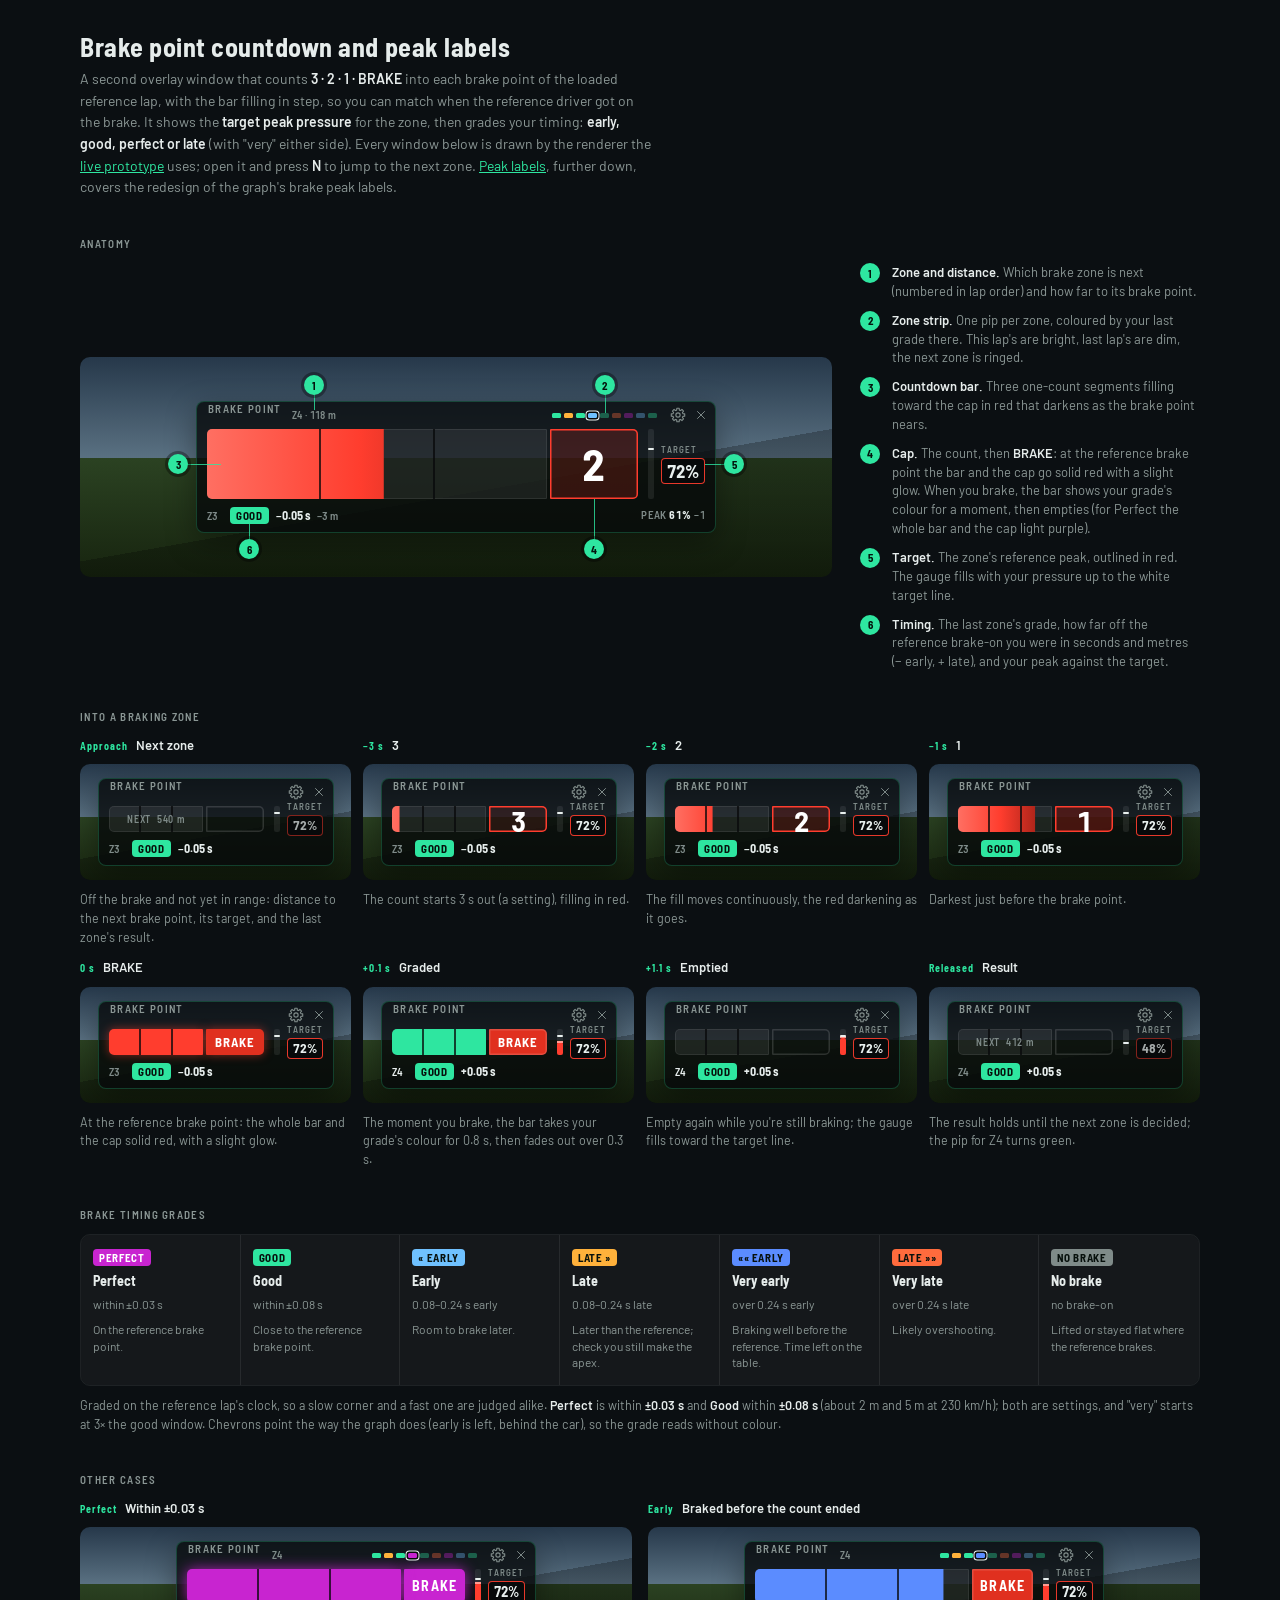
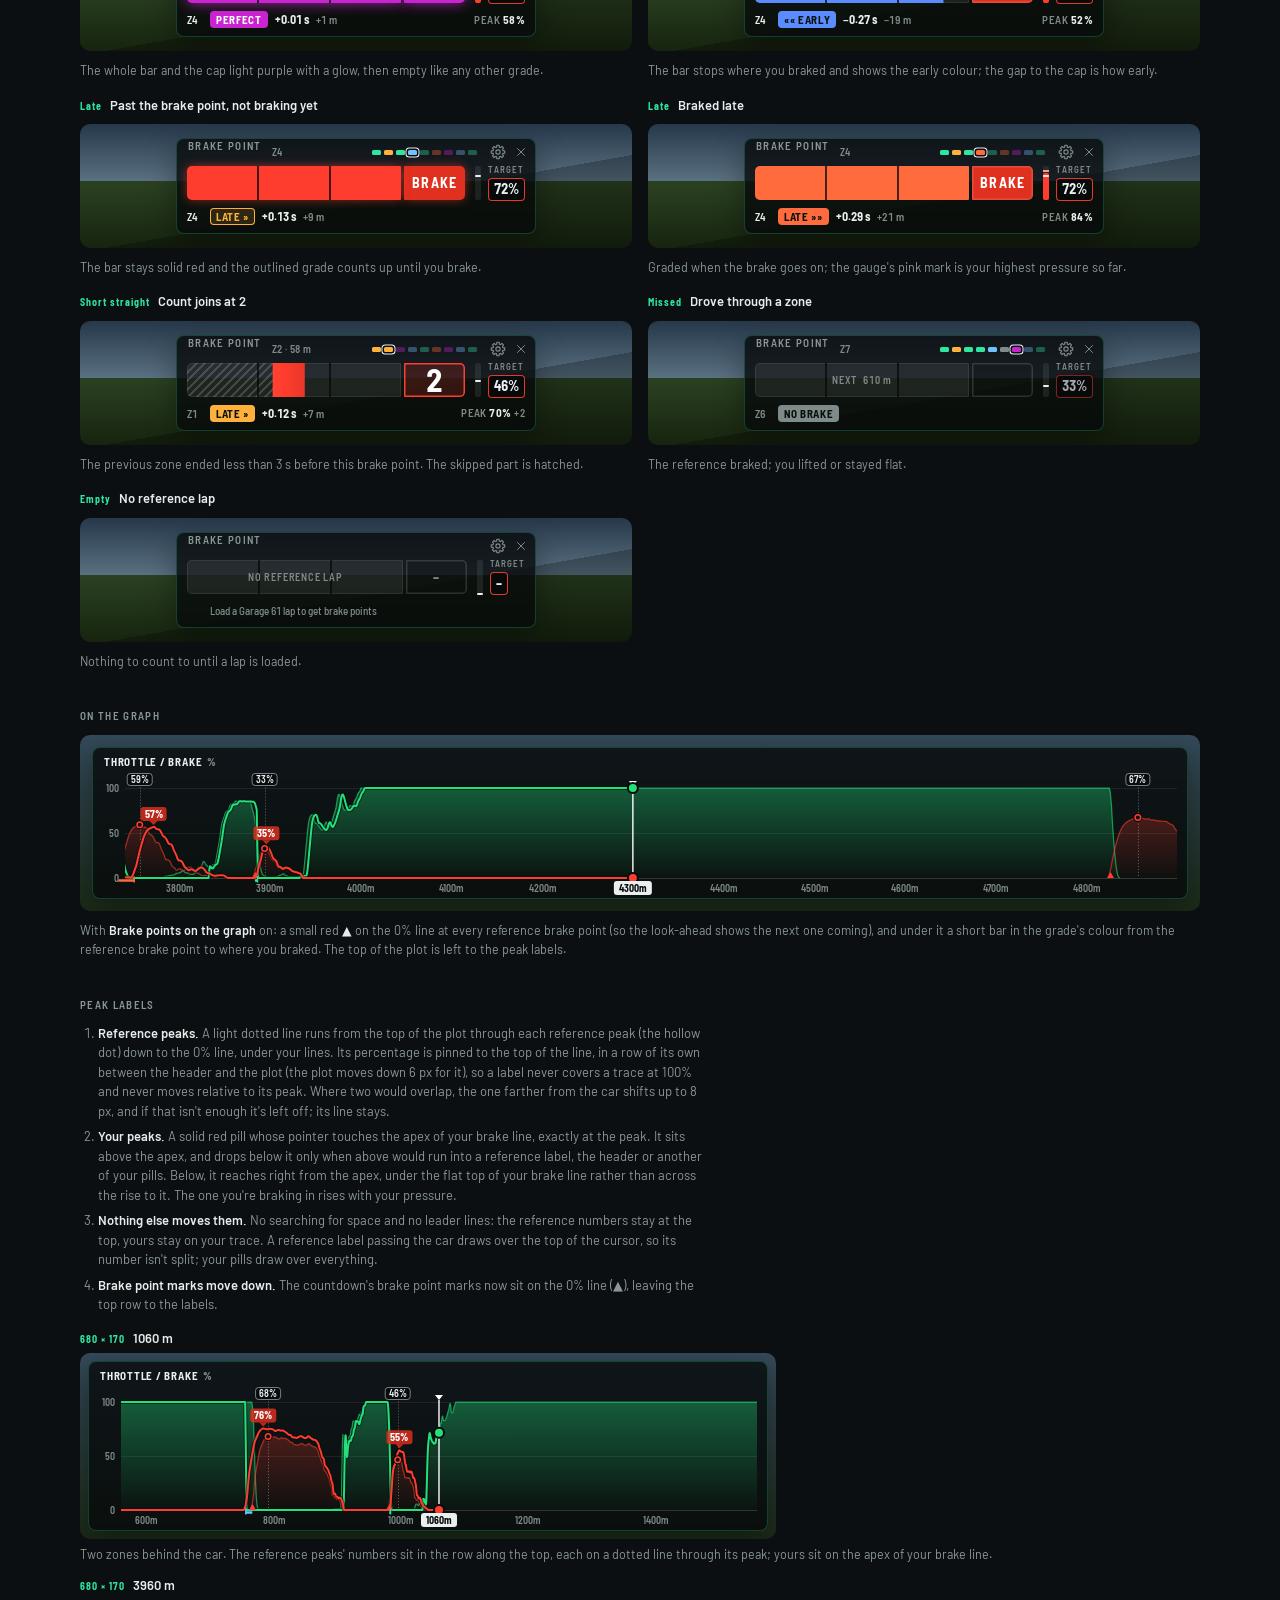
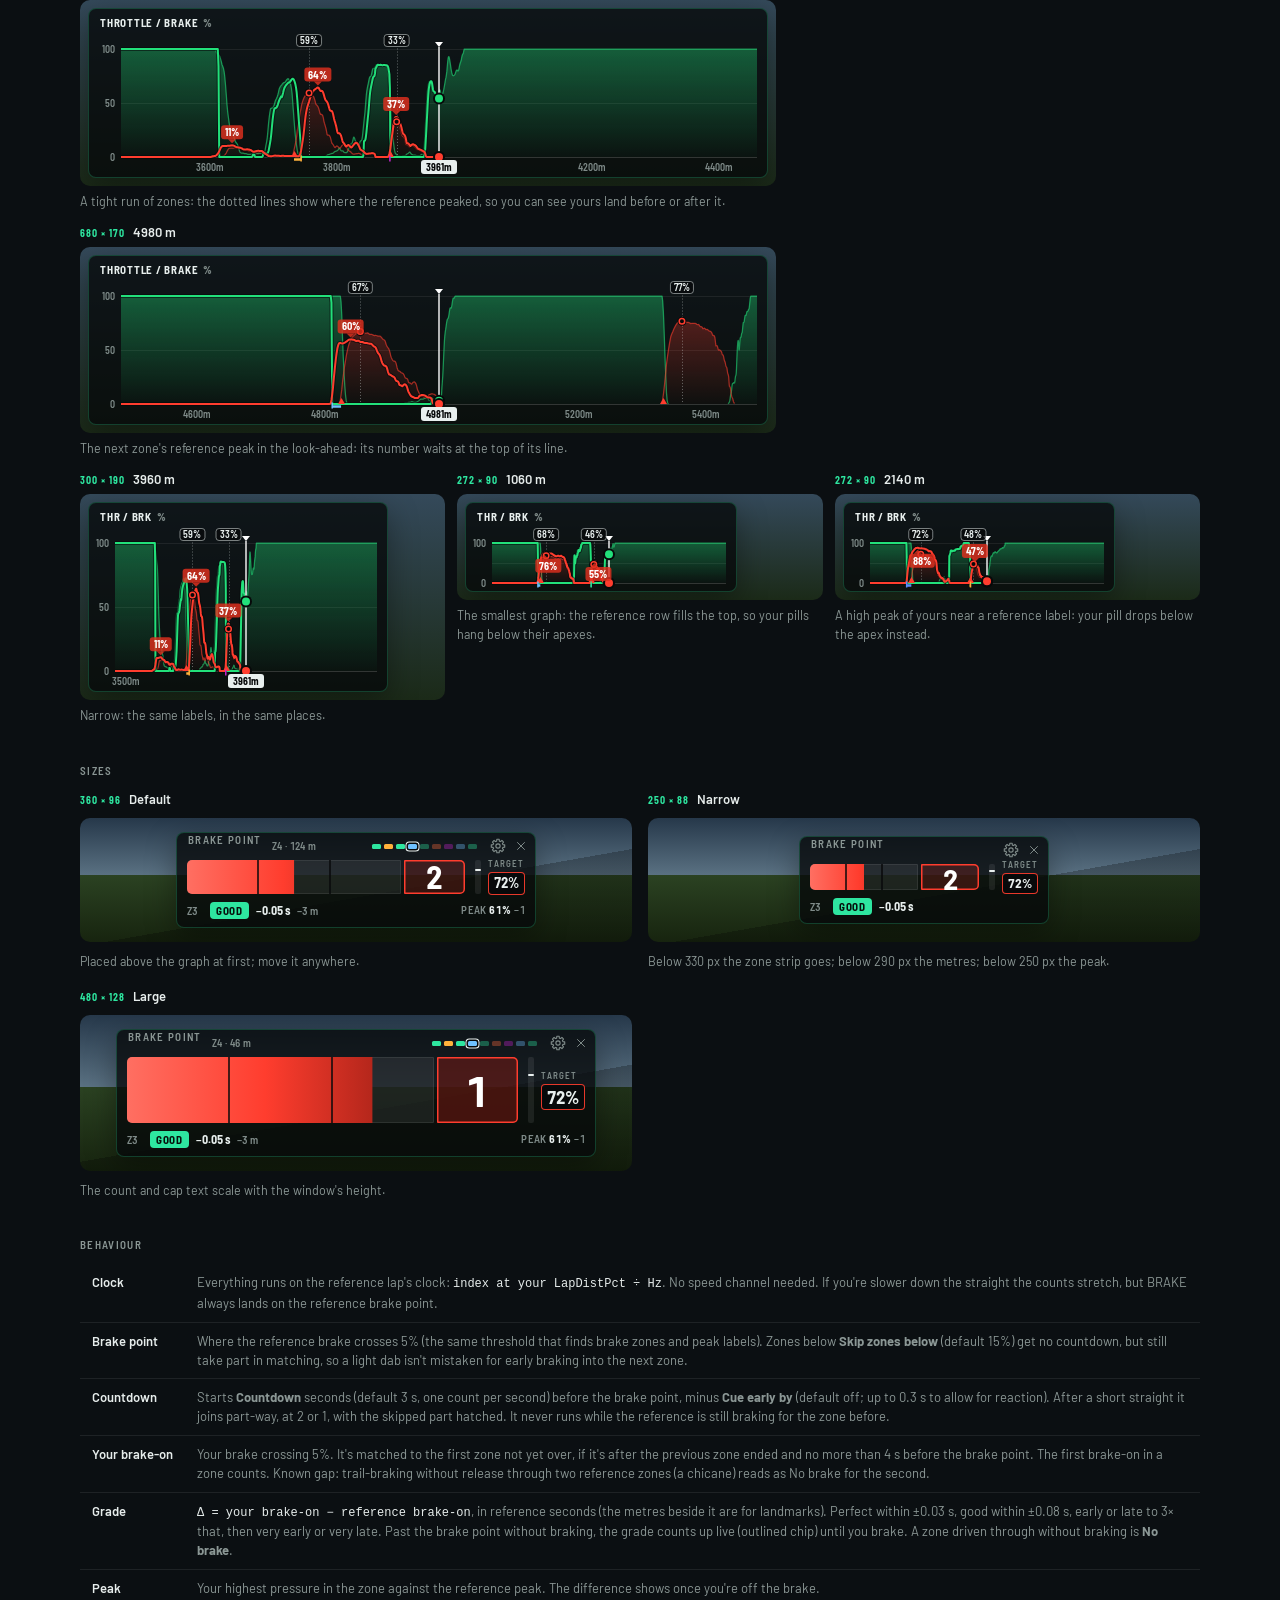
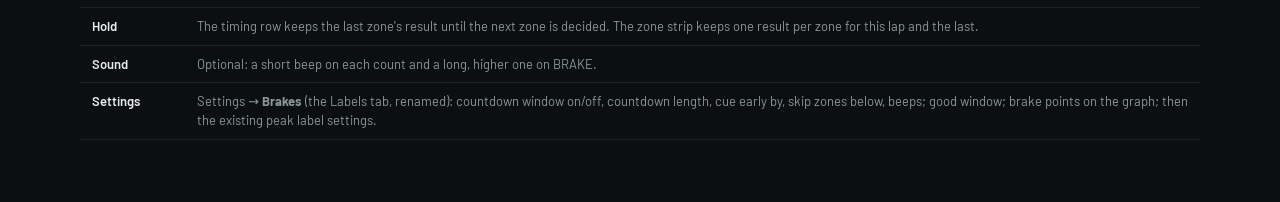
==== prototype/brake-cue.html @ ee86cd65 "Give reference peak labels their own row above the plot With both laps at 100%, the reference label " ====
<!doctype html>
<html lang="en">
<head>
  <meta charset="utf-8">
  <meta name="viewport" content="width=device-width, initial-scale=1">
  <title>Brake Design Board</title>
  <link rel="preconnect" href="https://fonts.googleapis.com">
  <link rel="preconnect" href="https://fonts.gstatic.com" crossorigin>
  <link href="https://fonts.googleapis.com/css2?family=Barlow:wght@400;500;600&family=Barlow+Semi+Condensed:wght@500;600;700&display=swap" rel="stylesheet">
  <link rel="stylesheet" href="src/styles.css">
  <style>
    /* Design board: every state of the brake point window, drawn by the same renderer
       as the live prototype (index.html), fed fixed states. */
    html, body { height: auto; }
    body { overflow: auto; padding: 32px 16px 64px; }
    .board { max-width: 1120px; margin: 0 auto; display: grid; gap: 40px; }
    .board h1 { margin: 0 0 6px; font: 700 26px/1.15 var(--font-hud); letter-spacing: 0.02em; color: var(--ui-text); }
    .board h2 {
      margin: 0 0 14px;
      font: 600 11px/1 var(--font-hud);
      letter-spacing: 0.12em;
      text-transform: uppercase;
      color: var(--ui-muted);
    }
    .lede { margin: 0; max-width: 72ch; color: var(--ui-muted); font-size: 14px; line-height: 1.55; }
    .lede b, .note b { color: var(--ui-text); font-weight: 600; }
    .lede a { color: var(--accent); }

    .grid { display: grid; grid-template-columns: repeat(auto-fill, minmax(372px, 1fr)); gap: 16px; }
    .spec { display: grid; gap: 10px; align-content: start; }
    /* A stand-in for the sim behind the window, so translucency reads as it would in the car. */
    .backdrop {
      display: grid;
      place-items: center;
      min-height: 124px;
      padding: 14px 6px;
      border-radius: 10px;
      overflow: hidden;
      background:
        linear-gradient(170deg, transparent 58%, rgba(0, 0, 0, 0.25) 58%),
        linear-gradient(#26384a 0%, #5a7182 46%, #2b4222 46%, #17240f 100%);
    }
    .backdrop .ito-overlay { position: relative; left: auto; top: auto; }
    .cap-title { display: flex; align-items: baseline; gap: 8px; font-weight: 600; color: var(--ui-text); }
    .cap-title span { font: 700 10px/1 var(--font-hud); letter-spacing: 0.1em; color: var(--accent); }
    .note { margin: 0; color: var(--ui-muted); font-size: 12.5px; line-height: 1.5; }

    /* Anatomy */
    .anatomy { display: grid; grid-template-columns: minmax(0, 1fr) minmax(260px, 340px); gap: 28px; align-items: center; }
    .anatomy .backdrop { min-height: 220px; position: relative; }
    .callouts { margin: 0; padding: 0; list-style: none; display: grid; gap: 10px; counter-reset: c; }
    .callouts li { display: grid; grid-template-columns: 22px 1fr; gap: 10px; color: var(--ui-muted); font-size: 13px; line-height: 1.45; }
    .callouts li b { color: var(--ui-text); font-weight: 600; }
    .dot-n {
      display: grid;
      place-items: center;
      width: 20px;
      height: 20px;
      border-radius: 50%;
      background: var(--accent);
      color: var(--accent-ink);
      font: 700 11px/1 var(--font-hud);
    }
    .pin { position: absolute; z-index: 6; transform: translate(-50%, -50%); box-shadow: 0 0 0 3px rgba(0, 0, 0, 0.35); }

    /* Sequence strip */
    .seq { display: grid; grid-template-columns: repeat(auto-fill, minmax(236px, 1fr)); gap: 12px; }
    .seq .backdrop { min-height: 112px; }

    /* Grade scale */
    .scale { display: grid; grid-template-columns: repeat(7, minmax(0, 1fr)); border-radius: 10px; overflow: hidden; border: 1px solid var(--ui-line); }
    .scale > div { display: grid; gap: 8px; align-content: start; padding: 14px 12px; background: var(--ui-raised); border-right: 1px solid var(--ui-line); }
    .scale > div:last-child { border-right: 0; }
    .scale .cue-chip { justify-self: start; font: 700 11px/1 var(--font-hud); }
    .scale small { color: var(--ui-muted); font-size: 12px; line-height: 1.4; }
    .scale strong { font: 700 14px/1 var(--font-hud); color: var(--ui-text); font-variant-numeric: tabular-nums; }

    .graph-host { position: relative; height: 176px; border-radius: 10px; overflow: hidden; background: linear-gradient(#34495a, #1b2a18); }
    .graph-host .ito-overlay { position: absolute; left: 12px; top: 12px; right: 12px; bottom: 12px; width: auto; height: auto; }

    /* Peak labels */
    .shots { display: grid; grid-template-columns: repeat(auto-fill, minmax(340px, 1fr)); gap: 12px; }
    .shot { display: grid; gap: 6px; align-content: start; }
    .shot .frame { overflow-x: auto; padding: 8px; border-radius: 10px; background: linear-gradient(#34495a, #1b2a18); }
    .shot .ito-overlay { position: relative; left: auto; top: auto; }
    .shots.wide { grid-template-columns: 1fr; }
    .shots.wide .frame { justify-self: start; max-width: 100%; }
    .rules { margin: 0; padding-left: 18px; display: grid; gap: 6px; color: var(--ui-muted); font-size: 13px; line-height: 1.5; max-width: 90ch; }
    .rules b { color: var(--ui-text); font-weight: 600; }

    table.spec-table { width: 100%; border-collapse: collapse; font-size: 13px; }
    .spec-table th, .spec-table td { text-align: left; padding: 9px 12px; border-bottom: 1px solid var(--ui-line); vertical-align: top; }
    .spec-table th { color: var(--ui-muted); font-weight: 600; font-size: 12px; white-space: nowrap; }
    .spec-table td:first-child { color: var(--ui-text); font-weight: 600; white-space: nowrap; }
    .spec-table td { color: var(--ui-muted); line-height: 1.45; }
    .spec-table code { color: var(--ui-text); font-size: 12px; }

    @media (max-width: 820px) {
      .anatomy { grid-template-columns: 1fr; }
      .scale { grid-template-columns: repeat(2, minmax(0, 1fr)); }
      .shots { grid-template-columns: 1fr; }
      .scale > div { border-bottom: 1px solid var(--ui-line); }
      .grid { grid-template-columns: 1fr; }
    }
  </style>
</head>
<body>
  <main class="board">
    <header>
      <h1>Brake point countdown and peak labels</h1>
      <p class="lede">A second overlay window that counts <b>3 · 2 · 1 · BRAKE</b> into each brake point of the loaded
        reference lap, with the bar filling in step, so you can match when the reference driver got on the brake.
        It shows the <b>target peak pressure</b> for the zone, then grades your timing:
        <b>early, good, perfect or late</b> (with "very" either side). Every window below is drawn by the renderer the
        <a href="index.html">live prototype</a> uses; open it and press <b>N</b> to jump to the next zone.
        <a href="#labels">Peak labels</a>, further down, covers the redesign of the graph's brake peak labels.</p>
    </header>

    <section>
      <h2>Anatomy</h2>
      <div class="anatomy">
        <div class="backdrop" id="anatomy"></div>
        <ol class="callouts">
          <li><span class="dot-n">1</span><span><b>Zone and distance.</b> Which brake zone is next (numbered in lap order) and how far to its brake point.</span></li>
          <li><span class="dot-n">2</span><span><b>Zone strip.</b> One pip per zone, coloured by your last grade there. This lap's are bright, last lap's are dim, the next zone is ringed.</span></li>
          <li><span class="dot-n">3</span><span><b>Countdown bar.</b> Three one-count segments filling toward the cap in red that darkens as the brake point nears.</span></li>
          <li><span class="dot-n">4</span><span><b>Cap.</b> The count, then <b>BRAKE</b>: at the reference brake point the bar and the cap go solid red with a slight glow. When you brake, the bar shows your grade's colour for a moment, then empties (for Perfect the whole bar and the cap light purple).</span></li>
          <li><span class="dot-n">5</span><span><b>Target.</b> The zone's reference peak, outlined in red. The gauge fills with your pressure up to the white target line.</span></li>
          <li><span class="dot-n">6</span><span><b>Timing.</b> The last zone's grade, how far off the reference brake-on you were in seconds and metres (− early, + late), and your peak against the target.</span></li>
        </ol>
      </div>
    </section>

    <section>
      <h2>Into a braking zone</h2>
      <div class="seq" id="seq"></div>
    </section>

    <section>
      <h2>Brake timing grades</h2>
      <div class="scale" id="scale"></div>
      <p class="note" style="margin-top: 10px">Graded on the reference lap's clock, so a slow corner and a fast one are judged alike.
        <b>Perfect</b> is within <b>±0.03 s</b> and <b>Good</b> within <b>±0.08 s</b> (about 2 m and 5 m at 230 km/h); both are settings, and "very"
        starts at 3× the good window. Chevrons point the way the graph does
        (early is left, behind the car), so the grade reads without colour.</p>
    </section>

    <section>
      <h2>Other cases</h2>
      <div class="grid" id="cases"></div>
    </section>

    <section>
      <h2>On the graph</h2>
      <div class="graph-host"><section class="ito-overlay is-locked" id="graphOverlay"><canvas class="ito-canvas" id="graph"></canvas></section></div>
      <p class="note" style="margin-top: 10px">With <b>Brake points on the graph</b> on: a small red <b>▲</b> on the 0% line at every reference brake point
        (so the look-ahead shows the next one coming), and under it a short bar in the grade's colour from the
        reference brake point to where you braked. The top of the plot is left to the peak labels.</p>
    </section>

    <section id="labels">
      <h2>Peak labels</h2>
      <ol class="rules">
        <li><b>Reference peaks.</b> A light dotted line runs from the top of the plot through each reference peak (the hollow dot) down to the 0% line, under your lines. Its percentage is pinned to the top of the line, in a row of its own between the header and the plot (the plot moves down 6 px for it), so a label never covers a trace at 100% and never moves relative to its peak. Where two would overlap, the one farther from the car shifts up to 8 px, and if that isn't enough it's left off; its line stays.</li>
        <li><b>Your peaks.</b> A solid red pill whose pointer touches the apex of your brake line, exactly at the peak. It sits above the apex, and drops below it only when above would run into a reference label, the header or another of your pills. Below, it reaches right from the apex, under the flat top of your brake line rather than across the rise to it. The one you're braking in rises with your pressure.</li>
        <li><b>Nothing else moves them.</b> No searching for space and no leader lines: the reference numbers stay at the top, yours stay on your trace. A reference label passing the car draws over the top of the cursor, so its number isn't split; your pills draw over everything.</li>
        <li><b>Brake point marks move down.</b> The countdown's brake point marks now sit on the 0% line (▲), leaving the top row to the labels.</li>
      </ol>
      <div class="shots wide" id="shotsWide" style="margin-top: 14px"></div>
      <div class="shots" id="shots" style="margin-top: 12px"></div>
    </section>

    <section>
      <h2>Sizes</h2>
      <div class="grid" id="sizes"></div>
    </section>

    <section>
      <h2>Behaviour</h2>
      <table class="spec-table">
        <tbody>
          <tr><td>Clock</td><td>Everything runs on the reference lap's clock: <code>index at your LapDistPct ÷ Hz</code>. No speed channel needed. If you're slower down the straight the counts stretch, but BRAKE always lands on the reference brake point.</td></tr>
          <tr><td>Brake point</td><td>Where the reference brake crosses 5% (the same threshold that finds brake zones and peak labels). Zones below <b>Skip zones below</b> (default 15%) get no countdown, but still take part in matching, so a light dab isn't mistaken for early braking into the next zone.</td></tr>
          <tr><td>Countdown</td><td>Starts <b>Countdown</b> seconds (default 3 s, one count per second) before the brake point, minus <b>Cue early by</b> (default off; up to 0.3 s to allow for reaction). After a short straight it joins part-way, at 2 or 1, with the skipped part hatched. It never runs while the reference is still braking for the zone before.</td></tr>
          <tr><td>Your brake-on</td><td>Your brake crossing 5%. It's matched to the first zone not yet over, if it's after the previous zone ended and no more than 4 s before the brake point. The first brake-on in a zone counts. Known gap: trail-braking without release through two reference zones (a chicane) reads as No brake for the second.</td></tr>
          <tr><td>Grade</td><td><code>Δ = your brake-on − reference brake-on</code>, in reference seconds (the metres beside it are for landmarks). Perfect within ±0.03 s, good within ±0.08 s, early or late to 3× that, then very early or very late. Past the brake point without braking, the grade counts up live (outlined chip) until you brake. A zone driven through without braking is <b>No brake</b>.</td></tr>
          <tr><td>Peak</td><td>Your highest pressure in the zone against the reference peak. The difference shows once you're off the brake.</td></tr>
          <tr><td>Hold</td><td>The timing row keeps the last zone's result until the next zone is decided. The zone strip keeps one result per zone for this lap and the last.</td></tr>
          <tr><td>Sound</td><td>Optional: a short beep on each count and a long, higher one on BRAKE.</td></tr>
          <tr><td>Settings</td><td>Settings → <b>Brakes</b> (the Labels tab, renamed): countdown window on/off, countdown length, cue early by, skip zones below, beeps; good window; brake points on the graph; then the existing peak label settings.</td></tr>
        </tbody>
      </table>
    </section>
  </main>

  <script src="data/sample-lap.js"></script>
  <script src="src/lap.js"></script>
  <script src="src/sim.js"></script>
  <script src="src/live-trace.js"></script>
  <script src="src/graph.js"></script>
  <script src="src/brake-cue.js"></script>
  <script src="src/board.js"></script>
</body>
</html>
---- prototype/src/styles.css ----
/* ============ Tokens ============ */
:root {
  color-scheme: dark;

  /* Data — shared with graph.js */
  --throttle: #22e07a;
  --brake: #ff3d2e;

  /* HUD */
  --hud-surface: 7, 9, 10;
  --hud-text: #e8efee;
  --hud-muted: #7f8b89;
  --accent: #2ee6a0;
  --accent-ink: #04150d;

  /* Settings UI */
  --ui-surface: #0e1314;
  --ui-raised: rgba(255, 255, 255, 0.04);
  --ui-line: rgba(255, 255, 255, 0.08);
  --ui-line-strong: rgba(255, 255, 255, 0.16);
  --ui-text: #e6eceb;
  --ui-muted: #8b9795;
  --ok: #37d88f;
  --warn: #f5b43c;
  --danger: #ff7a70;

  --font-hud: "Barlow Semi Condensed", "Segoe UI", system-ui, sans-serif;
  --font-ui: "Barlow", "Segoe UI", system-ui, sans-serif;
}

* { box-sizing: border-box; }
[hidden] { display: none !important; }
html, body { margin: 0; height: 100%; }
body {
  background: #0b0f12;
  color: var(--ui-text);
  font: 400 13px/1.4 var(--font-ui);
  overflow: hidden;
}
button { font: inherit; color: inherit; }
svg { fill: none; stroke: currentColor; stroke-width: 1.8; stroke-linecap: round; stroke-linejoin: round; }

/* ============ Stage (prototype backdrop) ============ */
.stage { position: fixed; inset: 0; }
.stage svg { width: 100%; height: 100%; display: block; stroke: none; }

/* ============ Overlay ============ */
.ito-overlay {
  --bg-alpha: 0.8;
  position: fixed;
  left: 0;
  top: 0;
  width: 680px;
  height: 170px;
  container-type: size;
  background: rgba(var(--hud-surface), var(--bg-alpha));
  border: 1px solid rgba(46, 224, 150, calc(0.08 + 0.2 * var(--bg-alpha)));
  border-radius: 8px;
  box-shadow: 0 10px 30px rgba(0, 0, 0, calc(0.45 * var(--bg-alpha)));
  user-select: none;
  -webkit-user-select: none;
  touch-action: none;
}
.ito-overlay:not(.is-locked):hover,
.ito-overlay.is-moving,
.ito-overlay.is-resizing {
  outline: 1px solid rgba(46, 230, 160, 0.55);
  outline-offset: 0;
}

.ito-canvas { position: absolute; left: 0; top: 0; display: block; }

.ito-header {
  position: absolute;
  inset: 0 0 auto 0;
  height: 26px;
  display: flex;
  align-items: center;
  gap: 14px;
  padding: 0 3px 0 11px;
  z-index: 2;
}
/* Gear and close, at the header's right end. */
.ito-tools { display: flex; gap: 1px; margin-left: auto; }
.ito-tools .ito-gear { margin-left: 0; }
.ito-overlay:not(.is-locked) .ito-header { cursor: grab; }
.ito-overlay.is-moving .ito-header { cursor: grabbing; }

.ito-grip {
  position: absolute;
  left: 3px;
  top: 8px;
  width: 5px;
  height: 11px;
  background: radial-gradient(circle, var(--hud-muted) 0.9px, transparent 1.2px) 0 0 / 4px 4px;
  opacity: 0;
  transition: opacity 0.15s;
}
.ito-overlay:not(.is-locked):hover .ito-grip { opacity: 1; }

.ito-title {
  margin: 0;
  font: 700 11px/1 var(--font-hud);
  letter-spacing: 0.07em;
  text-transform: uppercase;
  color: var(--hud-text);
  white-space: nowrap;
}
.ito-title .unit { color: var(--hud-muted); margin-left: 5px; }
.ito-title .short { display: none; }

.ito-legend {
  display: flex;
  gap: 12px;
  font: 600 10px/1 var(--font-hud);
  letter-spacing: 0.06em;
  text-transform: uppercase;
  color: var(--hud-muted);
  white-space: nowrap;
}
.lg { display: inline-flex; align-items: center; gap: 5px; }
.lg b { color: var(--hud-text); font-weight: 700; font-variant-numeric: tabular-nums; }
.lg-keys { display: inline-flex; align-items: flex-end; gap: 2px; }
.lg-line { width: 10px; height: 2px; border-radius: 1px; background: var(--c); }
.lg-fill { width: 7px; height: 9px; border-radius: 2px 2px 0 0; background: linear-gradient(var(--c), transparent); opacity: 0.75; }

@container (max-width: 540px) { .ito-legend { display: none; } }
@container (max-width: 330px) {
  .ito-title .full { display: none; }
  .ito-title .short { display: inline; }
}

.ito-gear {
  margin-left: auto;
  width: 22px;
  height: 22px;
  display: grid;
  place-items: center;
  padding: 0;
  border: 0;
  border-radius: 6px;
  background: transparent;
  color: var(--hud-muted);
  cursor: pointer;
  transition: color 0.15s, background-color 0.15s;
}
.ito-gear svg { stroke-width: 1.7; transition: transform 0.3s ease; }
.ito-gear:hover { color: var(--hud-text); background: rgba(255, 255, 255, 0.08); }
.ito-gear:focus-visible { outline: 2px solid var(--accent); outline-offset: 1px; }
.ito-gear[aria-expanded="true"] { color: var(--accent); background: rgba(46, 230, 160, 0.12); }
.ito-gear[aria-expanded="true"] svg { transform: rotate(67.5deg); }

/* Resize anchors: generous hit areas, small visible handles. */
.ito-anchor { position: absolute; z-index: 4; opacity: 0; transition: opacity 0.12s; }
.ito-anchor::after {
  content: "";
  position: absolute;
  background: #0b1110;
  border: 1.5px solid var(--accent);
  border-radius: 2px;
  box-shadow: 0 0 0 2px rgba(0, 0, 0, 0.35);
  transition: background-color 0.12s;
}
.ito-anchor:hover::after, .ito-anchor.is-active::after { background: var(--accent); }
.ito-overlay:not(.is-locked):hover .ito-anchor,
.ito-overlay.is-resizing .ito-anchor { opacity: 1; }
.ito-overlay.is-locked .ito-anchor { display: none; }

.ito-anchor[data-dir="nw"], .ito-anchor[data-dir="ne"],
.ito-anchor[data-dir="sw"], .ito-anchor[data-dir="se"] { width: 18px; height: 18px; }
.ito-anchor[data-dir="nw"]::after, .ito-anchor[data-dir="ne"]::after,
.ito-anchor[data-dir="sw"]::after, .ito-anchor[data-dir="se"]::after { left: 4.5px; top: 4.5px; width: 9px; height: 9px; }
.ito-anchor[data-dir="nw"] { left: -9px; top: -9px; cursor: nwse-resize; }
.ito-anchor[data-dir="ne"] { right: -9px; top: -9px; width: 12px; height: 12px; cursor: nesw-resize; }
.ito-anchor[data-dir="ne"]::after { left: 1.5px; top: 1.5px; }
.ito-anchor[data-dir="sw"] { left: -9px; bottom: -9px; cursor: nesw-resize; }
.ito-anchor[data-dir="se"] { right: -9px; bottom: -9px; cursor: nwse-resize; }

.ito-anchor[data-dir="n"], .ito-anchor[data-dir="s"] { left: 9px; right: 9px; height: 10px; cursor: ns-resize; }
.ito-anchor[data-dir="n"] { top: -5px; height: 7px; }
.ito-anchor[data-dir="s"] { bottom: -5px; }
.ito-anchor[data-dir="n"]::after, .ito-anchor[data-dir="s"]::after { left: 50%; top: 2px; width: 22px; height: 6px; margin-left: -11px; border-radius: 3px; }

.ito-anchor[data-dir="e"], .ito-anchor[data-dir="w"] { top: 9px; bottom: 9px; width: 10px; cursor: ew-resize; }
.ito-anchor[data-dir="e"] { right: -5px; }
.ito-anchor[data-dir="w"] { left: -5px; }
.ito-anchor[data-dir="e"]::after, .ito-anchor[data-dir="w"]::after { top: 50%; left: 2px; width: 6px; height: 22px; margin-top: -11px; border-radius: 3px; }

.ito-size {
  position: absolute;
  left: 50%;
  top: 50%;
  transform: translate(-50%, -50%);
  z-index: 3;
  padding: 5px 8px;
  border-radius: 5px;
  background: var(--accent);
  color: var(--accent-ink);
  font: 700 12px/1 var(--font-hud);
  letter-spacing: 0.04em;
  font-variant-numeric: tabular-nums;
  pointer-events: none;
  opacity: 0;
  transition: opacity 0.12s;
}
.ito-overlay.is-resizing .ito-size { opacity: 1; }

.ito-drop {
  position: absolute;
  inset: 5px;
  z-index: 5;
  display: flex;
  align-items: center;
  justify-content: center;
  gap: 8px;
  border: 1.5px dashed var(--accent);
  border-radius: 6px;
  background: rgba(var(--hud-surface), 0.9);
  color: var(--hud-text);
  font: 700 12px/1 var(--font-hud);
  letter-spacing: 0.07em;
  text-transform: uppercase;
  pointer-events: none;
  opacity: 0;
  transition: opacity 0.12s;
}
.ito-drop svg { color: var(--accent); }
.ito-overlay.is-dragover .ito-drop { opacity: 1; }

/* ============ Brake point countdown ============ */
/* A second overlay window: 3-2-1-BRAKE into each reference brake point, the zone's
   target peak, and how your brake timing compared. Grade colours are "r, g, b" so
   chips and pips can tint them. */
.ito-cue {
  --brake-ink: #e0301f; /* solid red behind white text (4.5:1) */
  /* The count builds in red, darker the nearer the brake point. */
  --count-light: #ff6f62;
  --count-deep: #8a1a11;
  --perfect: 200, 36, 208; /* "fastest lap" purple */
  width: 360px;
  height: 96px;
}
.cue-head { gap: 10px; padding-right: 3px; }
.cue-next {
  font: 600 10.5px/1 var(--font-hud);
  letter-spacing: 0.04em;
  color: var(--hud-muted);
  font-variant-numeric: tabular-nums;
  white-space: nowrap;
}
.cue-pips { display: flex; align-items: center; gap: 3px; margin-left: auto; }
.cue-pip {
  width: 9px;
  height: 5px;
  border-radius: 1.5px;
  background: rgba(255, 255, 255, 0.14);
}
.cue-pip.is-graded { background: rgb(var(--g)); }
.cue-pip.is-stale { opacity: 0.35; }
.cue-pip.is-current { opacity: 1; box-shadow: 0 0 0 1.5px rgba(var(--hud-surface), 1), 0 0 0 2.5px var(--hud-text); }
.cue-tools { display: flex; gap: 1px; }
.cue-tools .ito-gear { margin-left: 0; }
.cue-head .ito-title { flex: none; }

.cue-body {
  --fill: 0;
  --join: 0;
  --live: 0;
  --target: 0;
  --peak: -1;
  position: absolute;
  inset: 27px 10px 8px;
  display: grid;
  grid-template-rows: minmax(0, 1fr) auto;
  gap: 7px;
}
.cue-main { display: flex; gap: 3px; min-height: 0; }

/* Bar: three one-count segments, filling toward the cap. */
.cue-track {
  position: relative;
  flex: 1;
  min-width: 0;
  overflow: hidden;
  border-radius: 5px 1px 1px 5px;
  background: rgba(255, 255, 255, 0.07);
  box-shadow: inset 0 0 0 1px rgba(255, 255, 255, 0.08);
}
.cue-fill, .cue-join { position: absolute; top: 0; bottom: 0; }
/* Spans the whole track and is clipped to the filled part, so the red darkens as it
   builds toward the brake point. */
.cue-fill {
  left: 0;
  right: 0;
  background: linear-gradient(90deg, var(--count-light), var(--brake) 45%, var(--count-deep));
  clip-path: inset(0 calc((1 - var(--fill)) * 100%) 0 calc(var(--join) * 100%));
}
/* The part a short straight skipped. */
.cue-join {
  left: 0;
  width: calc(var(--join) * 100%);
  background: repeating-linear-gradient(135deg, rgba(255, 255, 255, 0.16) 0 2px, transparent 2px 6px);
}
.cue-tick { position: absolute; top: 0; bottom: 0; width: 2px; margin-left: -1px; background: rgba(var(--hud-surface), 0.75); }
.cue-msg {
  position: absolute;
  inset: 0;
  display: grid;
  place-items: center;
  font: 600 clamp(10px, 11cqh, 13px)/1 var(--font-hud);
  letter-spacing: 0.08em;
  white-space: pre;
  color: var(--hud-muted);
  font-variant-numeric: tabular-nums;
}
.cue-msg:empty { display: none; }

/* Cap: the count (3, 2, 1), then BRAKE. */
.cue-cap {
  flex: none;
  width: clamp(58px, 17cqw, 110px);
  display: grid;
  place-items: center;
  border-radius: 1px 5px 5px 1px;
  box-shadow: inset 0 0 0 1.5px rgba(255, 255, 255, 0.14);
  color: rgba(232, 239, 238, 0.4);
  font: 700 clamp(12px, 15cqh, 20px)/1 var(--font-hud);
  letter-spacing: 0.08em;
  text-transform: uppercase;
}
.cue-cap span { display: block; }

/* The cap: red outline, its tint deepening with each count. */
.cue-body[data-mode="countdown"] .cue-cap {
  color: #fff;
  box-shadow: inset 0 0 0 1.5px var(--brake);
  background: rgba(255, 61, 46, 0.1);
}
.cue-body[data-beat="2"] .cue-cap { background: rgba(200, 40, 28, 0.22); }
.cue-body[data-beat="1"] .cue-cap { background: rgba(138, 26, 17, 0.45); }
.cue-body[data-mode="countdown"] .cue-cap span { font-size: clamp(22px, 34cqh, 44px); letter-spacing: 0; font-variant-numeric: tabular-nums; }
/* Each count pops in; alternating names restart the animation on every change. */
.cue-body[data-beat="3"] .cue-cap span, .cue-body[data-beat="1"] .cue-cap span { animation: cue-pop-a 0.22s ease-out; }
.cue-body[data-beat="2"] .cue-cap span { animation: cue-pop-b 0.22s ease-out; }
@keyframes cue-pop-a { from { transform: scale(1.35); opacity: 0.4; } }
@keyframes cue-pop-b { from { transform: scale(1.35); opacity: 0.4; } }

/* At the brake point: the whole bar and the cap solid red, with a slight glow. */
.cue-body[data-mode="brake"] .cue-fill { background: var(--brake); }
.cue-body[data-mode="brake"] .cue-cap { color: #fff; background: var(--brake-ink); box-shadow: none; }
.cue-body[data-mode="brake"] .cue-track,
.cue-body[data-mode="brake"] .cue-cap { box-shadow: 0 0 10px rgba(255, 61, 46, 0.5); }

/* On the brake: the bar turns your timing grade's colour for a moment (--flash-a runs 1
   to 0), then empties. Braked early, it stops short of the cap by how early. */
.cue-body[data-flash] .cue-fill { background: rgb(var(--flash)); opacity: var(--flash-a); }
.cue-body[data-flash] .cue-cap {
  color: rgba(255, 255, 255, calc(0.4 + 0.6 * var(--flash-a)));
  background: rgba(224, 48, 31, var(--flash-a));
}
/* Perfect: the whole bar and the cap light purple, with a glow. */
.cue-body[data-flash="perfect"] .cue-fill { clip-path: none; background: rgb(var(--perfect)); }
.cue-body[data-flash="perfect"] .cue-join { opacity: 0; }
.cue-body[data-flash="perfect"] .cue-cap {
  color: rgba(255, 255, 255, calc(0.4 + 0.6 * var(--flash-a)));
  background: rgba(var(--perfect), var(--flash-a));
}
.cue-body[data-flash="perfect"] .cue-track,
.cue-body[data-flash="perfect"] .cue-cap { box-shadow: 0 0 14px rgba(var(--perfect), calc(0.8 * var(--flash-a))); }
/* After it, the bar stays empty while you're still braking; the gauge has your pressure. */
.cue-body[data-mode="braking"]:not([data-flash]) .cue-fill { opacity: 0; }
.cue-body[data-mode="noref"] .cue-cap,
.cue-body[data-mode="nozones"] .cue-cap { color: var(--hud-muted); }

/* Target: the zone's reference peak, with your pressure filling up to it. */
.cue-target { flex: none; display: flex; align-items: stretch; gap: 7px; margin-left: 7px; }
.cue-gauge { position: relative; width: 6px; border-radius: 2px; background: rgba(255, 255, 255, 0.08); }
.cue-gauge i { position: absolute; left: 0; right: 0; }
.cue-gauge-fill { bottom: 0; height: calc(var(--live) * 100%); border-radius: 2px; background: var(--brake); }
.cue-gauge-peak { bottom: calc(var(--peak) * 100%); height: 2px; margin-bottom: -1px; background: #ff9b91; }
.cue-gauge-target { left: -3px; right: -3px; bottom: calc(var(--target) * 100%); height: 2px; margin-bottom: -1px; border-radius: 1px; background: var(--hud-text); }
.cue-body:not([data-mode="braking"]) .cue-gauge-peak { display: none; }
.cue-target-text { display: grid; align-content: center; justify-items: start; gap: 4px; }
.cue-target-text small {
  font: 600 9px/1 var(--font-hud);
  letter-spacing: 0.1em;
  text-transform: uppercase;
  color: var(--hud-muted);
}
/* Outlined red, like the graph's reference peak labels. */
.cue-target-text b {
  padding: 3px 5px;
  border: 1px solid rgba(255, 61, 46, 0.9);
  border-radius: 4px;
  background: rgba(var(--hud-surface), 0.9);
  color: var(--hud-text);
  font: 700 clamp(12px, 15cqh, 18px)/1 var(--font-hud);
  font-variant-numeric: tabular-nums;
}
.cue-body[data-mode="idle"] .cue-target-text b { border-color: rgba(255, 61, 46, 0.5); color: rgba(232, 239, 238, 0.7); }

/* Timing row: zone, grade, offset from the reference brake point, peak vs target. */
.cue-verdict {
  display: flex;
  align-items: center;
  gap: 7px;
  height: 18px;
  overflow: hidden;
  white-space: nowrap;
  font: 600 11px/1 var(--font-hud);
  color: var(--hud-muted);
  font-variant-numeric: tabular-nums;
}
.cue-verdict.is-empty { font-weight: 500; }
.cue-vzone { min-width: 16px; letter-spacing: 0.04em; }
.cue-verdict.is-current .cue-vzone { color: var(--hud-text); }
.cue-chip {
  padding: 3px 6px 3px;
  border-radius: 4px;
  background: rgb(var(--g));
  color: #07100c;
  font-weight: 700;
  letter-spacing: 0.06em;
  text-transform: uppercase;
}
/* Past the brake point and not braking yet: counts up until you do. */
.cue-chip.is-pending { background: rgba(var(--g), 0.14); color: rgb(var(--g)); box-shadow: inset 0 0 0 1px rgb(var(--g)); }
.cue-vtime { color: var(--hud-text); font-weight: 700; font-size: 12px; }
.cue-verdict.is-empty .cue-vtime { color: var(--hud-muted); font-weight: 500; font-size: 11px; }
.cue-vpeak { margin-left: auto; letter-spacing: 0.04em; text-transform: uppercase; }
.cue-vpeak b { color: var(--hud-text); font-weight: 700; }
.cue-vpeak small { font-size: 10.5px; }

@container (max-width: 330px) { .cue-pips { display: none; } .cue-tools { margin-left: auto; } }
@container (max-width: 290px) { .cue-vdist, .cue-next { display: none; } }
@container (max-width: 250px) { .cue-vpeak { display: none; } }

/* ============ Settings popover ============ */
.ito-settings {
  position: fixed;
  z-index: 50;
  width: 304px;
  max-height: calc(100vh - 16px);
  overflow-y: auto;
  overscroll-behavior: contain;
  scrollbar-width: thin;
  scrollbar-color: rgba(255, 255, 255, 0.18) transparent;
  background: var(--ui-surface);
  border: 1px solid var(--ui-line);
  border-radius: 12px;
  box-shadow: 0 18px 50px rgba(0, 0, 0, 0.55), 0 0 0 1px rgba(0, 0, 0, 0.5);
  animation: pop-in 0.14s ease-out;
}
.ito-settings[hidden] { display: none; }
@keyframes pop-in {
  from { opacity: 0; transform: translateY(var(--pop-from, -4px)) scale(0.985); }
}

.set-head {
  display: flex;
  align-items: center;
  justify-content: space-between;
  padding: 10px 8px 4px 14px;
  font: 600 10.5px/1 var(--font-hud);
  letter-spacing: 0.1em;
  text-transform: uppercase;
  color: var(--ui-muted);
}

.icon-btn {
  width: 26px;
  height: 26px;
  display: grid;
  place-items: center;
  padding: 0;
  border: 0;
  border-radius: 6px;
  background: transparent;
  color: var(--ui-muted);
  cursor: pointer;
}
.icon-btn:hover { background: rgba(255, 255, 255, 0.07); color: var(--ui-text); }
.icon-btn:focus-visible { outline: 2px solid var(--accent); outline-offset: 1px; }

.set-tabs {
  display: flex;
  gap: 2px;
  padding: 0 8px;
  border-bottom: 1px solid var(--ui-line);
}
.set-tabs button {
  position: relative;
  padding: 8px 8px 10px;
  border: 0;
  background: none;
  color: var(--ui-muted);
  font-weight: 600;
  font-size: 13px;
  cursor: pointer;
}
.set-tabs button:hover { color: var(--ui-text); }
.set-tabs button[aria-selected="true"] { color: var(--ui-text); }
.set-tabs button[aria-selected="true"]::after {
  content: "";
  position: absolute;
  left: 8px;
  right: 8px;
  bottom: -1px;
  height: 2px;
  border-radius: 2px 2px 0 0;
  background: var(--accent);
}
.set-tabs button:focus-visible { outline: 2px solid var(--accent); outline-offset: -2px; border-radius: 6px; }

.set-panel { display: grid; gap: 13px; padding: 13px 14px 14px; }
.set-panel[hidden] { display: none; }

.set-section {
  margin-bottom: -6px;
  font: 600 10.5px/1 var(--font-hud);
  letter-spacing: 0.1em;
  text-transform: uppercase;
  color: var(--ui-muted);
}
.set-divider { margin: 0 -14px; border: 0; border-top: 1px solid var(--ui-line); }

.set-row { display: grid; gap: 6px; }
.set-row[hidden] { display: none; }
.row-head { display: flex; justify-content: space-between; align-items: baseline; gap: 8px; font-weight: 500; }
.row-head small, .set-toggle small { color: var(--ui-muted); font-weight: 400; font-size: 12px; }
.set-toggle small { display: block; margin-top: 1px; }
.row-head output { font: 600 13px/1 var(--font-hud); font-variant-numeric: tabular-nums; color: var(--ui-text); }
.set-hint { margin: 0; color: var(--ui-muted); font-size: 12px; line-height: 1.4; }
.is-disabled { opacity: 0.4; pointer-events: none; }

/* Range */
input[type="range"] {
  --fill: 50%;
  -webkit-appearance: none;
  appearance: none;
  width: 100%;
  height: 16px;
  margin: 0;
  background: transparent;
  cursor: pointer;
}
input[type="range"]::-webkit-slider-runnable-track {
  height: 4px;
  border-radius: 2px;
  background: linear-gradient(to right, var(--accent) var(--fill), rgba(255, 255, 255, 0.12) var(--fill));
}
input[type="range"]::-moz-range-track { height: 4px; border-radius: 2px; background: rgba(255, 255, 255, 0.12); }
input[type="range"]::-moz-range-progress { height: 4px; border-radius: 2px; background: var(--accent); }
input[type="range"]::-webkit-slider-thumb {
  -webkit-appearance: none;
  width: 14px;
  height: 14px;
  margin-top: -5px;
  border: 0;
  border-radius: 50%;
  background: #f2f7f5;
  box-shadow: 0 1px 3px rgba(0, 0, 0, 0.5);
  transition: box-shadow 0.12s;
}
input[type="range"]::-moz-range-thumb { width: 14px; height: 14px; border: 0; border-radius: 50%; background: #f2f7f5; }
input[type="range"]:hover::-webkit-slider-thumb { box-shadow: 0 0 0 4px rgba(46, 230, 160, 0.18), 0 1px 3px rgba(0, 0, 0, 0.5); }
input[type="range"]:focus-visible { outline: none; }
input[type="range"]:focus-visible::-webkit-slider-thumb { box-shadow: 0 0 0 4px rgba(46, 230, 160, 0.4); }

/* Segmented control */
.seg {
  display: grid;
  grid-auto-flow: column;
  grid-auto-columns: 1fr;
  padding: 2px;
  border: 1px solid var(--ui-line);
  border-radius: 8px;
  background: rgba(255, 255, 255, 0.03);
}
.seg button {
  padding: 5px 8px;
  border: 0;
  border-radius: 6px;
  background: none;
  color: var(--ui-muted);
  font-weight: 600;
  font-size: 12.5px;
  cursor: pointer;
  white-space: nowrap;
}
.seg button:hover { color: var(--ui-text); }
.seg button[aria-pressed="true"] { background: rgba(46, 230, 160, 0.14); color: #c9f7e4; }
.seg button:focus-visible { outline: 2px solid var(--accent); outline-offset: -2px; }

/* Switch */
.set-toggle { display: flex; align-items: center; justify-content: space-between; gap: 12px; font-weight: 500; cursor: pointer; }
.switch {
  -webkit-appearance: none;
  appearance: none;
  flex: none;
  position: relative;
  width: 32px;
  height: 18px;
  margin: 0;
  border-radius: 9px;
  background: rgba(255, 255, 255, 0.14);
  cursor: pointer;
  transition: background-color 0.15s;
}
.switch::before {
  content: "";
  position: absolute;
  left: 2px;
  top: 2px;
  width: 14px;
  height: 14px;
  border-radius: 50%;
  background: #f2f7f5;
  transition: transform 0.15s;
}
.switch:checked { background: var(--accent); }
.switch:checked::before { transform: translateX(14px); }
.switch:focus-visible { outline: 2px solid var(--accent); outline-offset: 2px; }

/* Buttons */
.btn {
  height: 30px;
  padding: 0 12px;
  border: 1px solid var(--ui-line-strong);
  border-radius: 7px;
  background: var(--ui-raised);
  font-weight: 600;
  font-size: 12.5px;
  cursor: pointer;
}
.btn:hover { background: rgba(255, 255, 255, 0.08); }
.btn:focus-visible { outline: 2px solid var(--accent); outline-offset: 1px; }
.btn-quiet { border-color: transparent; background: none; color: var(--ui-muted); }
.btn-quiet:hover { color: var(--ui-text); }
.link-btn { padding: 0; border: 0; background: none; color: var(--ui-muted); font-size: 12px; text-decoration: underline; text-underline-offset: 2px; cursor: pointer; }
.link-btn:hover { color: var(--ui-text); }

/* Label key (Labels tab) */
.label-key {
  display: flex;
  flex-wrap: wrap;
  gap: 8px 16px;
  padding: 10px 12px;
  border-radius: 8px;
  background: var(--ui-raised);
  color: var(--ui-muted);
  font-size: 12px;
}
.label-key span { display: inline-flex; align-items: flex-start; gap: 7px; }
.key-pill { padding: 3px 5px; border-radius: 4px; font: 700 11px/1 var(--font-hud); font-style: normal; }
/* As on the graph: your peak's pill points down at the apex; the reference's label sits
   on top of a dotted line. */
.key-pill { position: relative; margin-bottom: 9px; }
.key-live { background: rgba(224, 48, 31, 0.82); color: #fff; }
.key-live::after {
  content: "";
  position: absolute;
  left: 50%;
  top: 100%;
  margin-left: -4px;
  border: 4px solid transparent;
  border-top-color: rgba(224, 48, 31, 0.82);
  border-bottom: 0;
}
.key-ref { border: 1px solid rgba(232, 239, 238, 0.5); background: rgba(var(--hud-surface), 0.72); color: var(--hud-text); font-weight: 600; }
.key-ref::after {
  content: "";
  position: absolute;
  left: 50%;
  top: 100%;
  height: 9px;
  border-left: 1px dotted rgba(232, 239, 238, 0.6);
}

/* Grade key (Brakes tab) */
.grade-key {
  display: grid;
  gap: 6px;
  padding: 10px 12px;
  border-radius: 8px;
  background: var(--ui-raised);
  color: var(--ui-muted);
  font-size: 12px;
}
.grade-key span { display: grid; grid-template-columns: 74px 1fr; align-items: center; gap: 8px; }
.grade-key .cue-chip { justify-self: start; font: 700 10px/1 var(--font-hud); font-style: normal; }

/* Reference card */
.ref-card {
  display: grid;
  gap: 5px;
  padding: 11px 12px;
  border: 1px solid var(--ui-line);
  border-radius: 10px;
  background: var(--ui-raised);
}
.ref-card[hidden] { display: none; }
.ref-top { display: flex; align-items: center; gap: 8px; min-width: 0; }
.ref-src {
  flex: none;
  padding: 3px 5px;
  border-radius: 4px;
  background: rgba(255, 255, 255, 0.08);
  color: var(--ui-muted);
  font: 700 9.5px/1 var(--font-hud);
  letter-spacing: 0.08em;
}
.ref-driver { font-weight: 600; white-space: nowrap; overflow: hidden; text-overflow: ellipsis; }
.ref-time { margin-left: auto; font: 700 14px/1 var(--font-hud); font-variant-numeric: tabular-nums; }
.ref-sub { color: var(--ui-muted); font-size: 12px; }
.ref-meta { display: flex; flex-wrap: wrap; justify-content: space-between; gap: 4px 10px; color: var(--ui-muted); font-size: 11.5px; }
.ref-status { display: inline-flex; align-items: center; gap: 4px; color: var(--ui-text); }
.ref-status svg { width: 13px; height: 13px; stroke-width: 2.2; }
.ref-status.ok svg { color: var(--ok); }
.ref-status.warn svg { color: var(--warn); }
.ref-actions { display: flex; gap: 6px; margin-top: 5px; }

/* Drop zone */
.dropzone {
  display: grid;
  justify-items: center;
  gap: 3px;
  padding: 14px 12px;
  border: 1.5px dashed var(--ui-line-strong);
  border-radius: 10px;
  text-align: center;
  cursor: pointer;
  transition: border-color 0.15s, background-color 0.15s;
}
.dropzone svg { color: var(--ui-muted); margin-bottom: 3px; }
.dropzone:hover, .dropzone.is-over { border-color: var(--accent); background: rgba(46, 230, 160, 0.06); }
.dropzone:hover svg, .dropzone.is-over svg { color: var(--accent); }
.dropzone:focus-visible { outline: 2px solid var(--accent); outline-offset: 2px; }
.dz-title { font-weight: 600; }
.dz-sub { color: var(--ui-muted); font-size: 12px; }
.dz-sub u { color: var(--ui-text); text-underline-offset: 2px; }
.dz-hint { margin-top: 4px; color: var(--ui-muted); font-size: 11px; }
/* With a lap loaded the zone only needs to say "drop here to replace". */
.dropzone.is-compact { grid-auto-flow: column; justify-content: center; align-items: center; gap: 6px; padding: 9px 12px; }
.dropzone.is-compact svg { width: 16px; height: 16px; margin: 0; }
.dropzone.is-compact .dz-title { font-weight: 500; font-size: 12.5px; }
.dropzone.is-compact .dz-sub, .dropzone.is-compact .dz-hint { display: none; }

.set-error {
  margin: -6px 0 0;
  padding: 8px 10px;
  border-radius: 8px;
  background: rgba(255, 122, 112, 0.1);
  color: var(--ui-text);
  font-size: 12px;
}
.set-error::before { content: "⚠ "; color: var(--danger); }
.set-error[hidden] { display: none; }

.set-foot {
  display: flex;
  justify-content: space-between;
  align-items: center;
  padding: 9px 14px 11px;
  border-top: 1px solid var(--ui-line);
  color: var(--ui-muted);
  font-size: 11px;
}

/* ============ Prototype harness ============ */
.harness {
  position: fixed;
  left: 16px;
  top: 16px;
  z-index: 40;
  display: flex;
  align-items: center;
  gap: 10px;
  padding: 6px 6px 6px 8px;
  border: 1px solid var(--ui-line);
  border-radius: 10px;
  background: rgba(14, 19, 20, 0.88);
  backdrop-filter: blur(8px);
  font-size: 12.5px;
}
.harness-tag {
  padding: 3px 6px;
  border-radius: 5px;
  background: rgba(245, 180, 60, 0.16);
  color: #ffd79a;
  font: 700 10px/1 var(--font-hud);
  letter-spacing: 0.1em;
  text-transform: uppercase;
}
.harness-text { color: var(--ui-muted); white-space: nowrap; }
.harness-text b { color: var(--ui-text); font-weight: 600; font-variant-numeric: tabular-nums; }
.harness .icon-btn { color: var(--ui-text); background: rgba(255, 255, 255, 0.06); }
.harness .icon-btn svg { width: 12px; height: 12px; fill: currentColor; stroke: none; }
.seg-sm button { padding: 3px 8px; font-size: 12px; }
.btn-sm { height: 26px; padding: 0 9px; font-size: 12px; white-space: nowrap; }
.harness-hint {
  position: fixed;
  left: 18px;
  top: 58px;
  z-index: 40;
  margin: 0;
  color: rgba(230, 236, 235, 0.72);
  font-size: 12px;
  text-shadow: 0 1px 2px rgba(0, 0, 0, 0.8);
}
.harness-hint b { color: var(--ui-text); }

@media (max-width: 720px) {
  .harness-text { display: none; }
  .harness-hint { display: none; }
}

@media (prefers-reduced-motion: reduce) {
  *, *::before, *::after { transition: none !important; animation: none !important; }
}
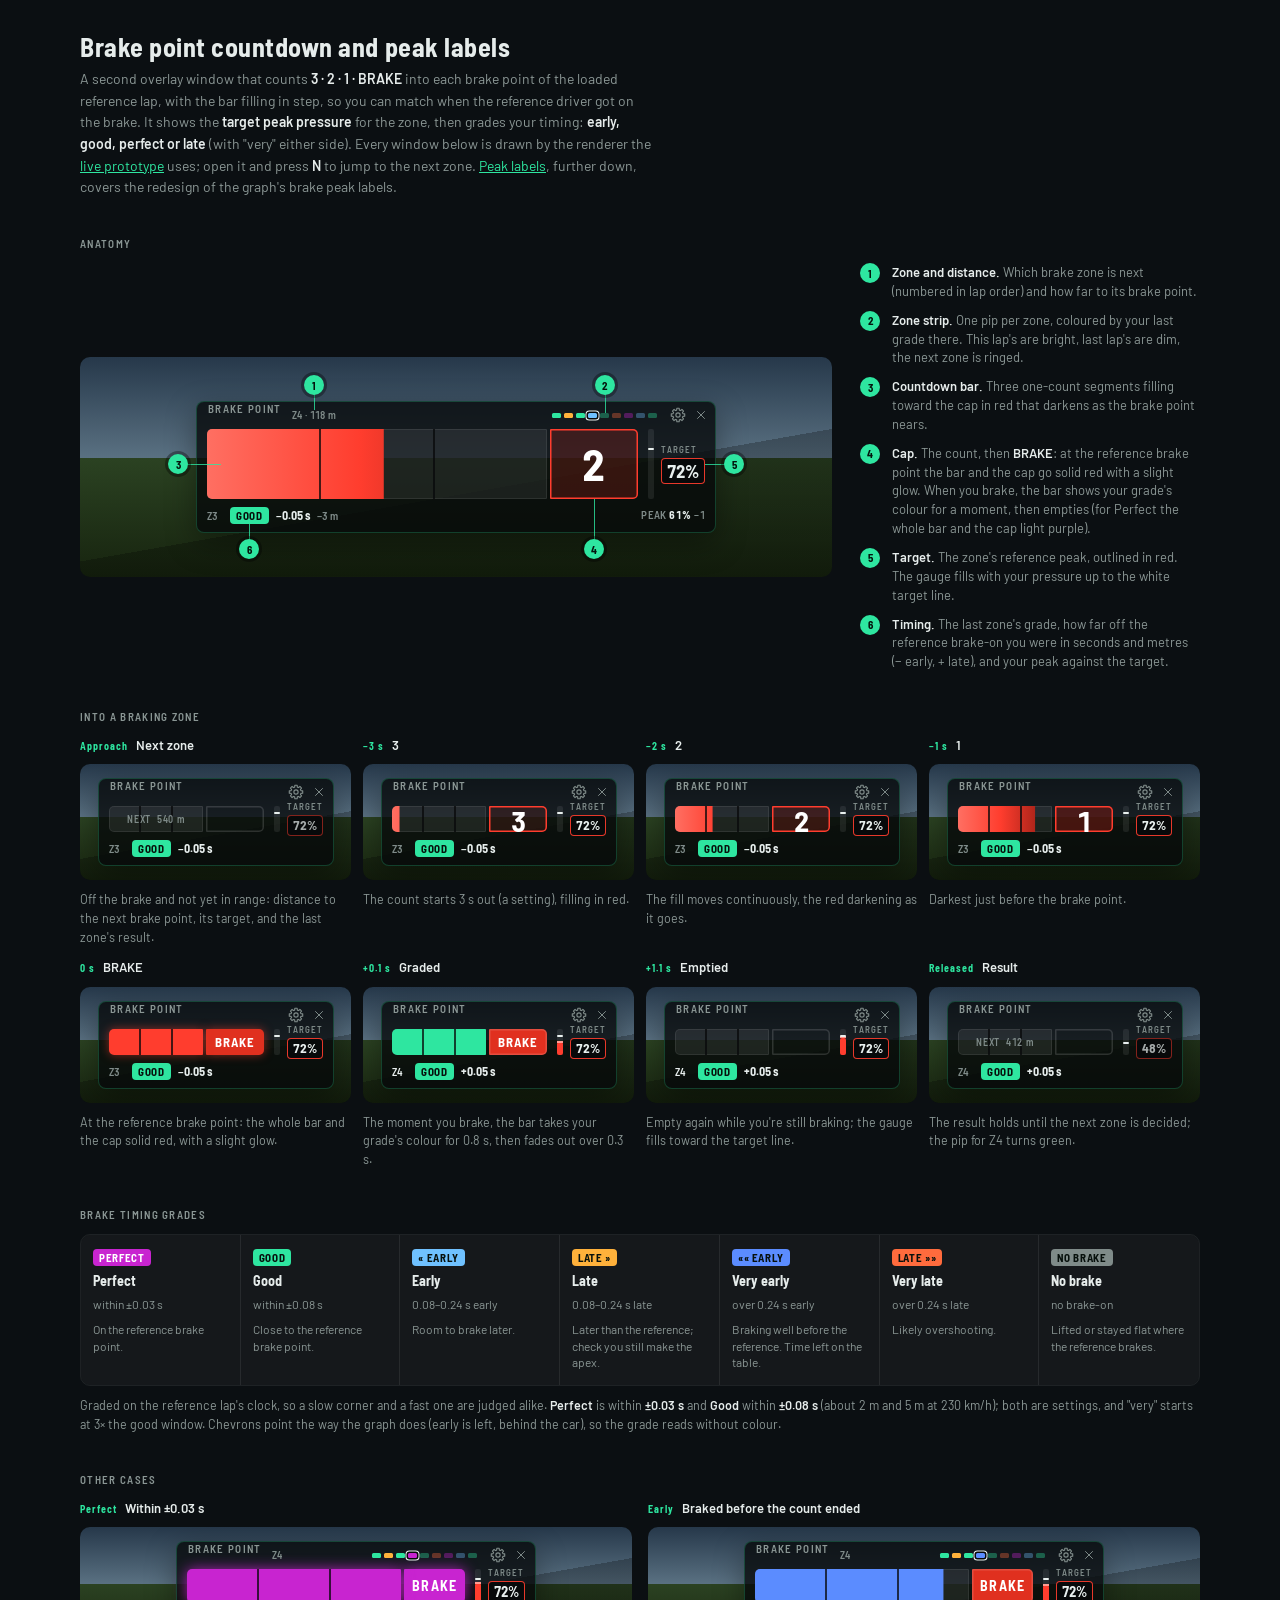
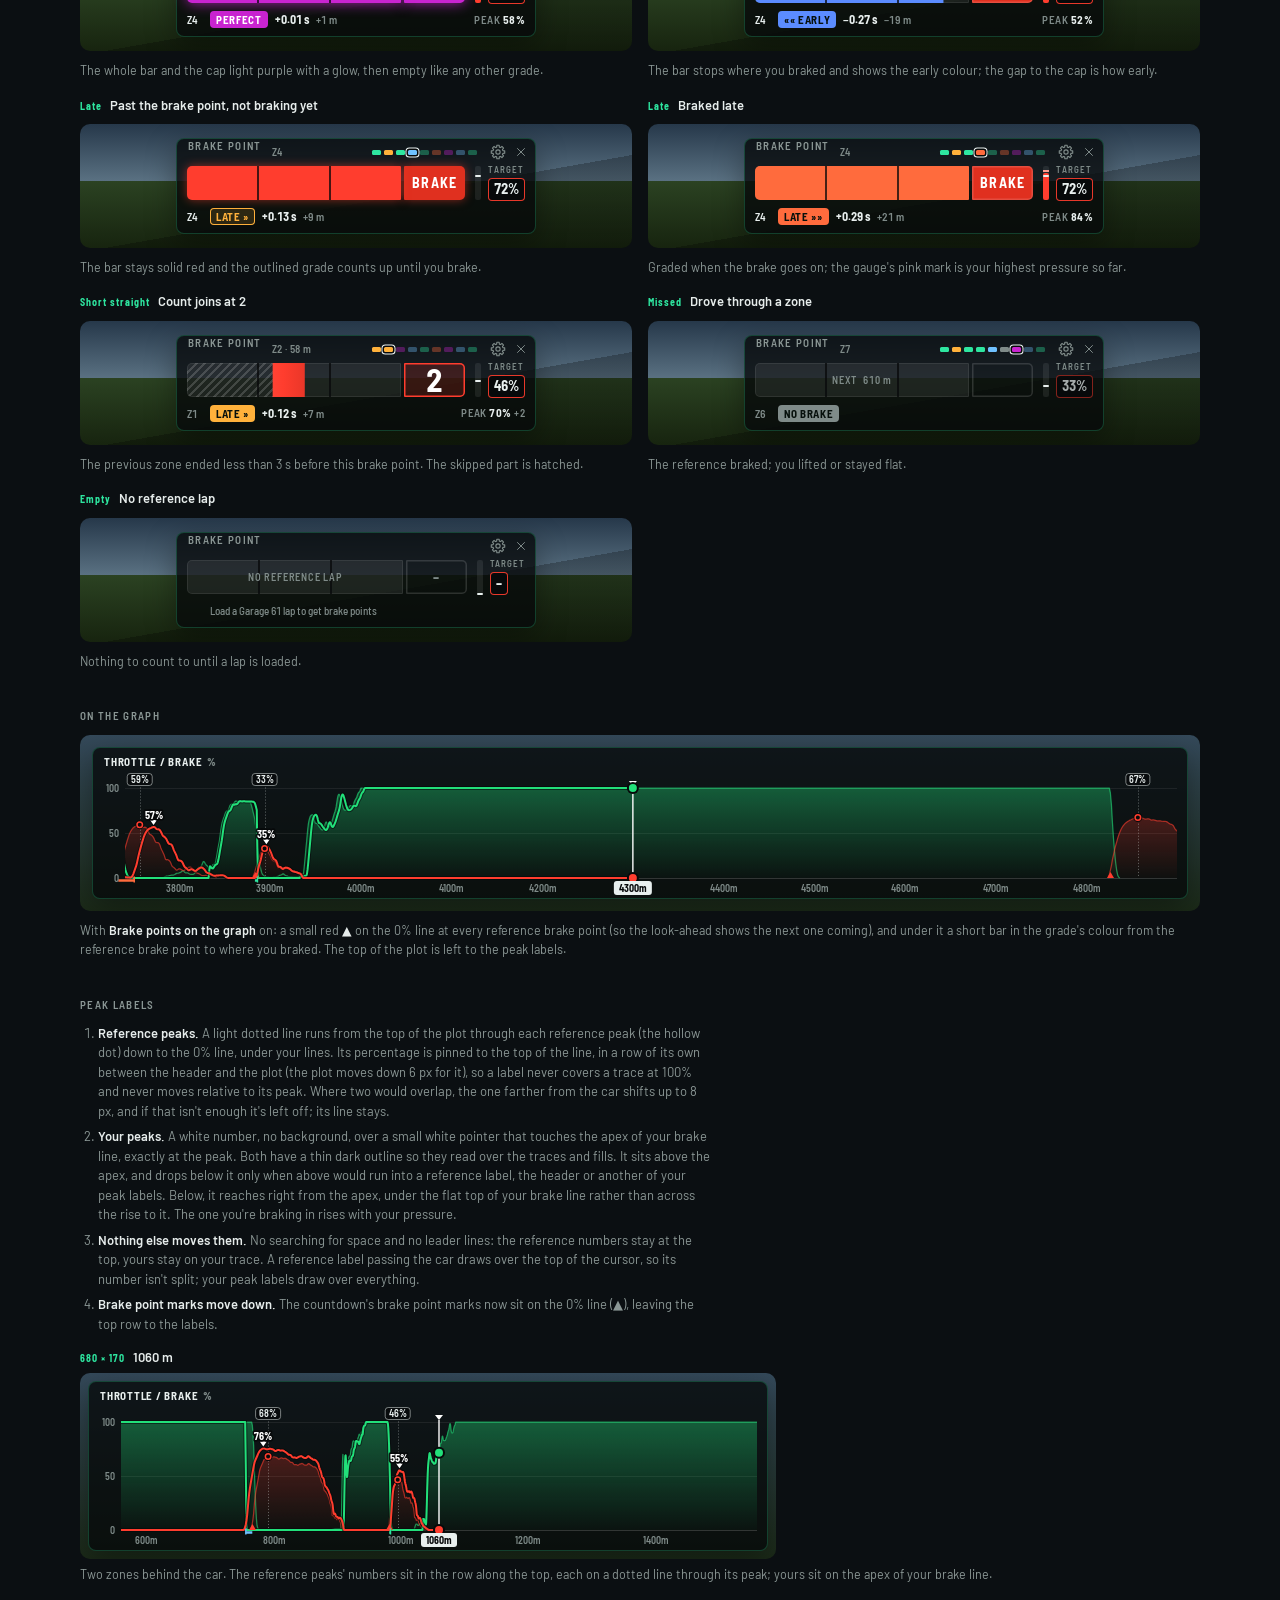
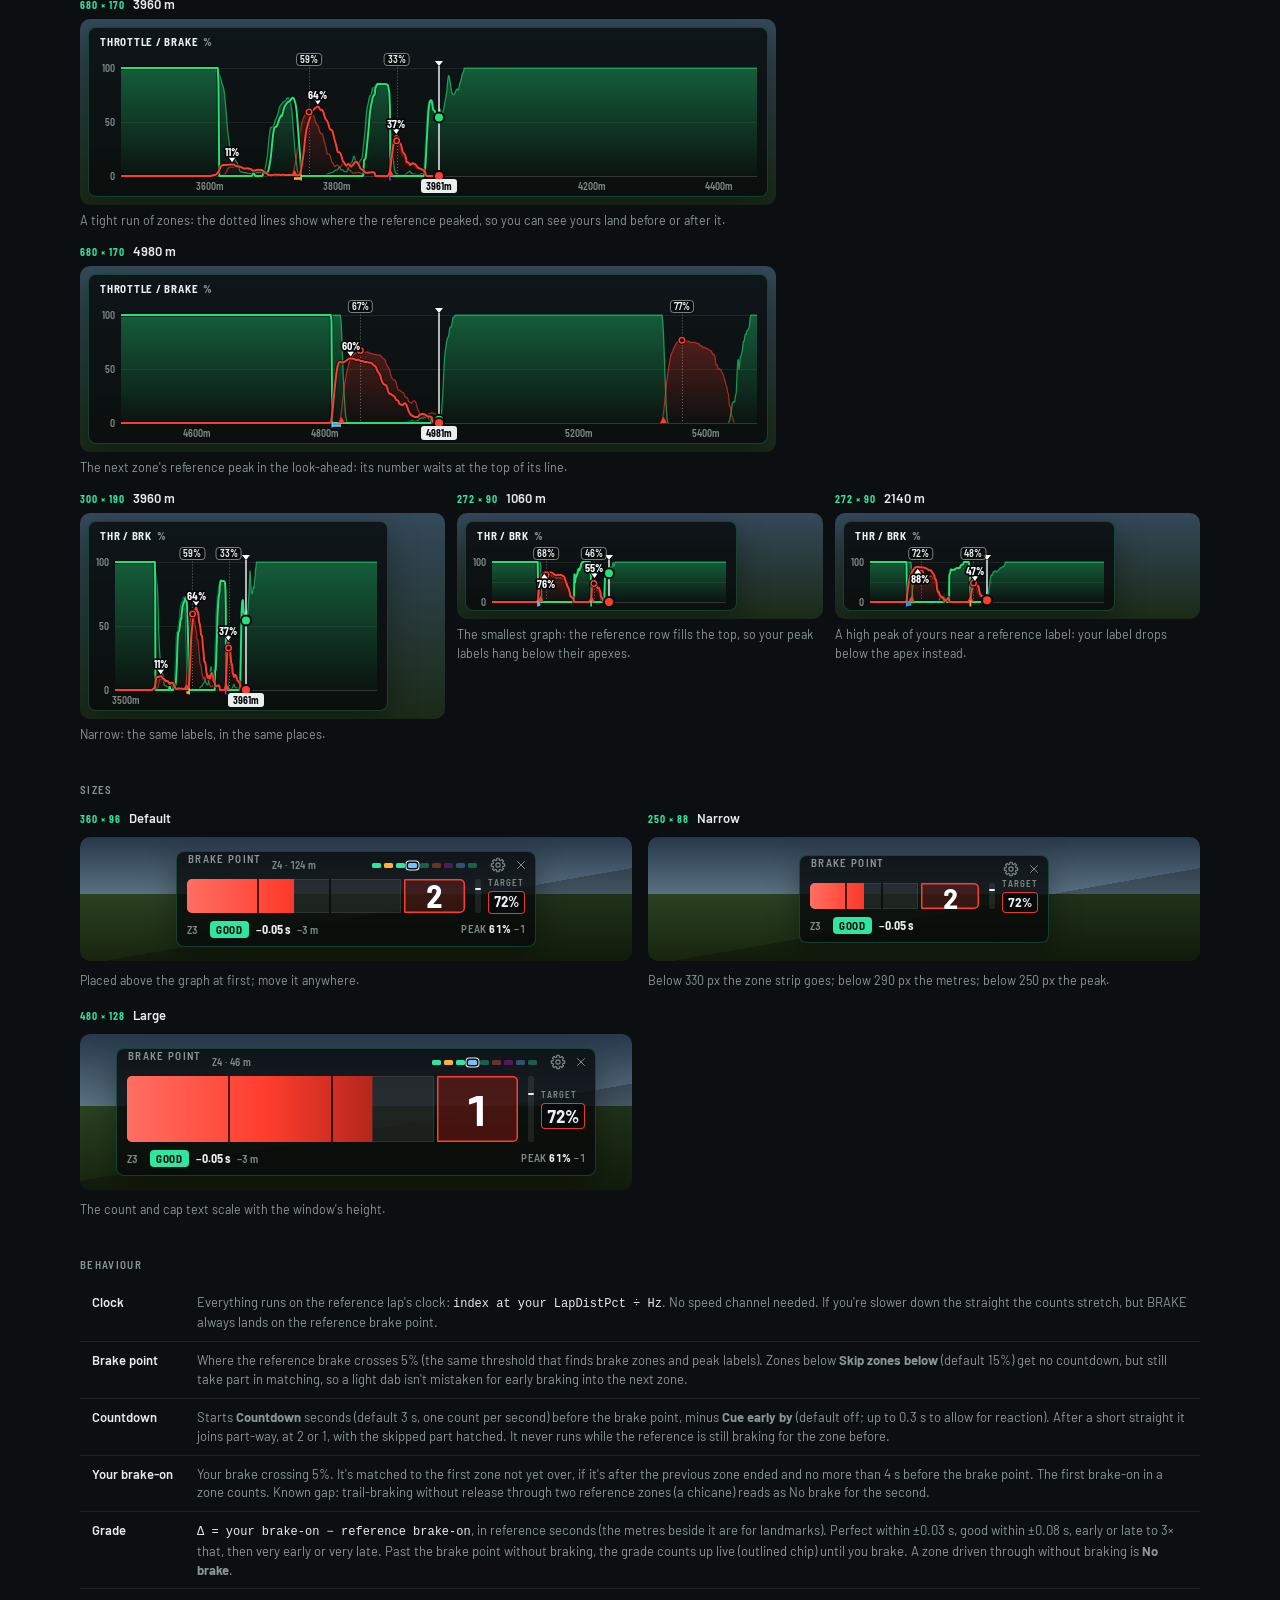
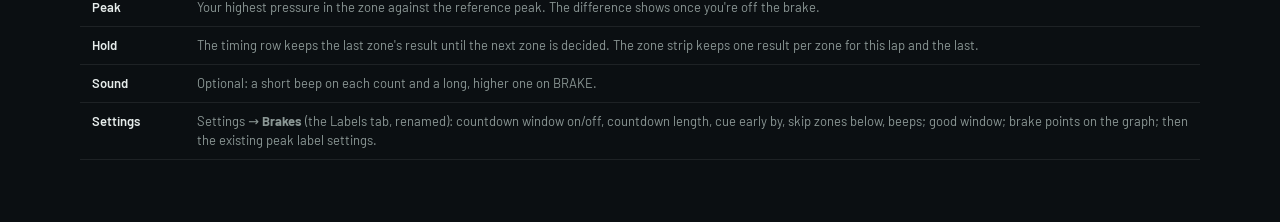
==== commit 9a21ad0e: "Draw your peak labels as a white number with a white pointer No pill behind the number: white text a" ====
--- a/prototype/brake-cue.html
+++ b/prototype/brake-cue.html
@@ -162,8 +162,8 @@
       <h2>Peak labels</h2>
       <ol class="rules">
         <li><b>Reference peaks.</b> A light dotted line runs from the top of the plot through each reference peak (the hollow dot) down to the 0% line, under your lines. Its percentage is pinned to the top of the line, in a row of its own between the header and the plot (the plot moves down 6 px for it), so a label never covers a trace at 100% and never moves relative to its peak. Where two would overlap, the one farther from the car shifts up to 8 px, and if that isn't enough it's left off; its line stays.</li>
-        <li><b>Your peaks.</b> A solid red pill whose pointer touches the apex of your brake line, exactly at the peak. It sits above the apex, and drops below it only when above would run into a reference label, the header or another of your pills. Below, it reaches right from the apex, under the flat top of your brake line rather than across the rise to it. The one you're braking in rises with your pressure.</li>
-        <li><b>Nothing else moves them.</b> No searching for space and no leader lines: the reference numbers stay at the top, yours stay on your trace. A reference label passing the car draws over the top of the cursor, so its number isn't split; your pills draw over everything.</li>
+        <li><b>Your peaks.</b> A white number, no background, over a small white pointer that touches the apex of your brake line, exactly at the peak. Both have a thin dark outline so they read over the traces and fills. It sits above the apex, and drops below it only when above would run into a reference label, the header or another of your peak labels. Below, it reaches right from the apex, under the flat top of your brake line rather than across the rise to it. The one you're braking in rises with your pressure.</li>
+        <li><b>Nothing else moves them.</b> No searching for space and no leader lines: the reference numbers stay at the top, yours stay on your trace. A reference label passing the car draws over the top of the cursor, so its number isn't split; your peak labels draw over everything.</li>
         <li><b>Brake point marks move down.</b> The countdown's brake point marks now sit on the 0% line (▲), leaving the top row to the labels.</li>
       </ol>
       <div class="shots wide" id="shotsWide" style="margin-top: 14px"></div>
--- a/prototype/src/styles.css
+++ b/prototype/src/styles.css
@@ -653,18 +653,18 @@
 }
 .label-key span { display: inline-flex; align-items: flex-start; gap: 7px; }
 .key-pill { padding: 3px 5px; border-radius: 4px; font: 700 11px/1 var(--font-hud); font-style: normal; }
-/* As on the graph: your peak's pill points down at the apex; the reference's label sits
-   on top of a dotted line. */
+/* As on the graph: your peak is a white number over a white pointer at the apex; the
+   reference's label sits on top of a dotted line. */
 .key-pill { position: relative; margin-bottom: 9px; }
-.key-live { background: rgba(224, 48, 31, 0.82); color: #fff; }
+.key-live { padding: 3px 2px; color: #fff; text-shadow: 0 0 2px rgb(var(--hud-surface)), 0 0 2px rgb(var(--hud-surface)); }
 .key-live::after {
   content: "";
   position: absolute;
   left: 50%;
   top: 100%;
-  margin-left: -4px;
-  border: 4px solid transparent;
-  border-top-color: rgba(224, 48, 31, 0.82);
+  margin-left: -3.5px;
+  border: 3.5px solid transparent;
+  border-top: 4px solid #fff;
   border-bottom: 0;
 }
 .key-ref { border: 1px solid rgba(232, 239, 238, 0.5); background: rgba(var(--hud-surface), 0.72); color: var(--hud-text); font-weight: 600; }
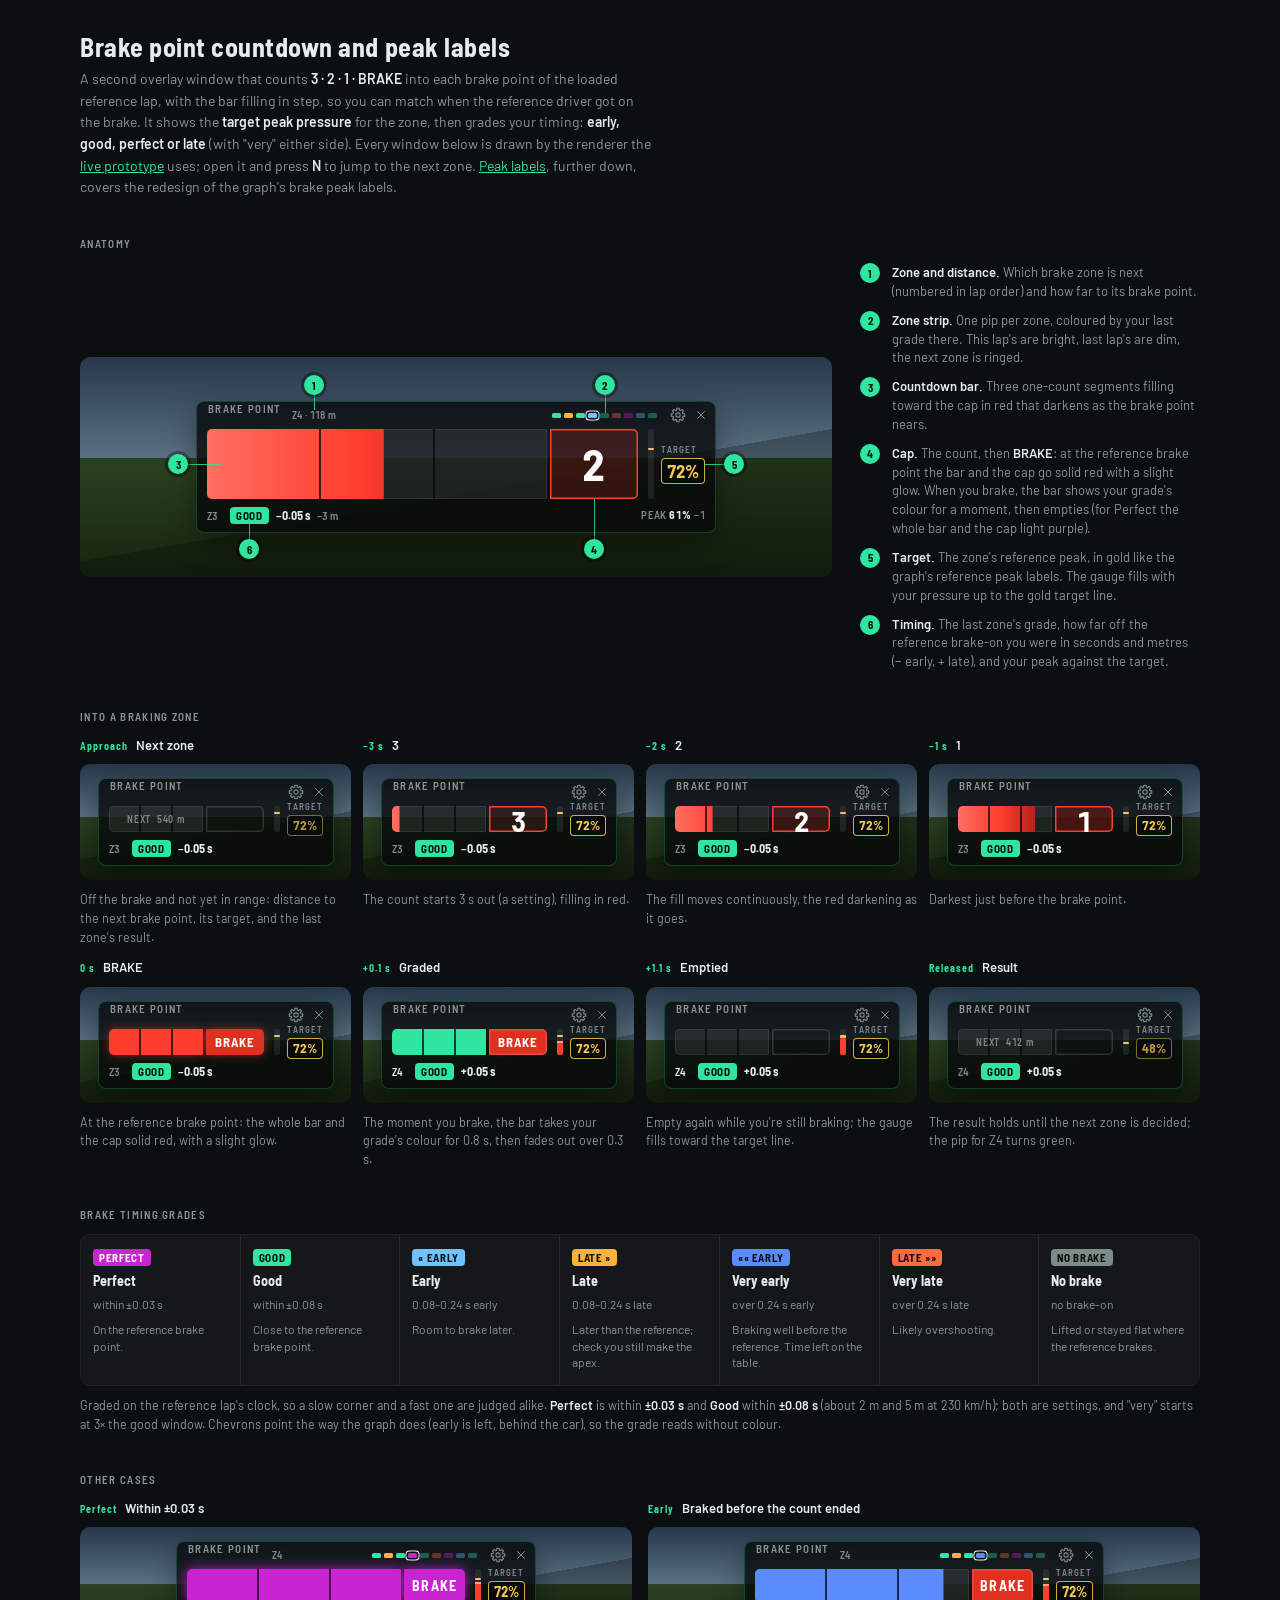
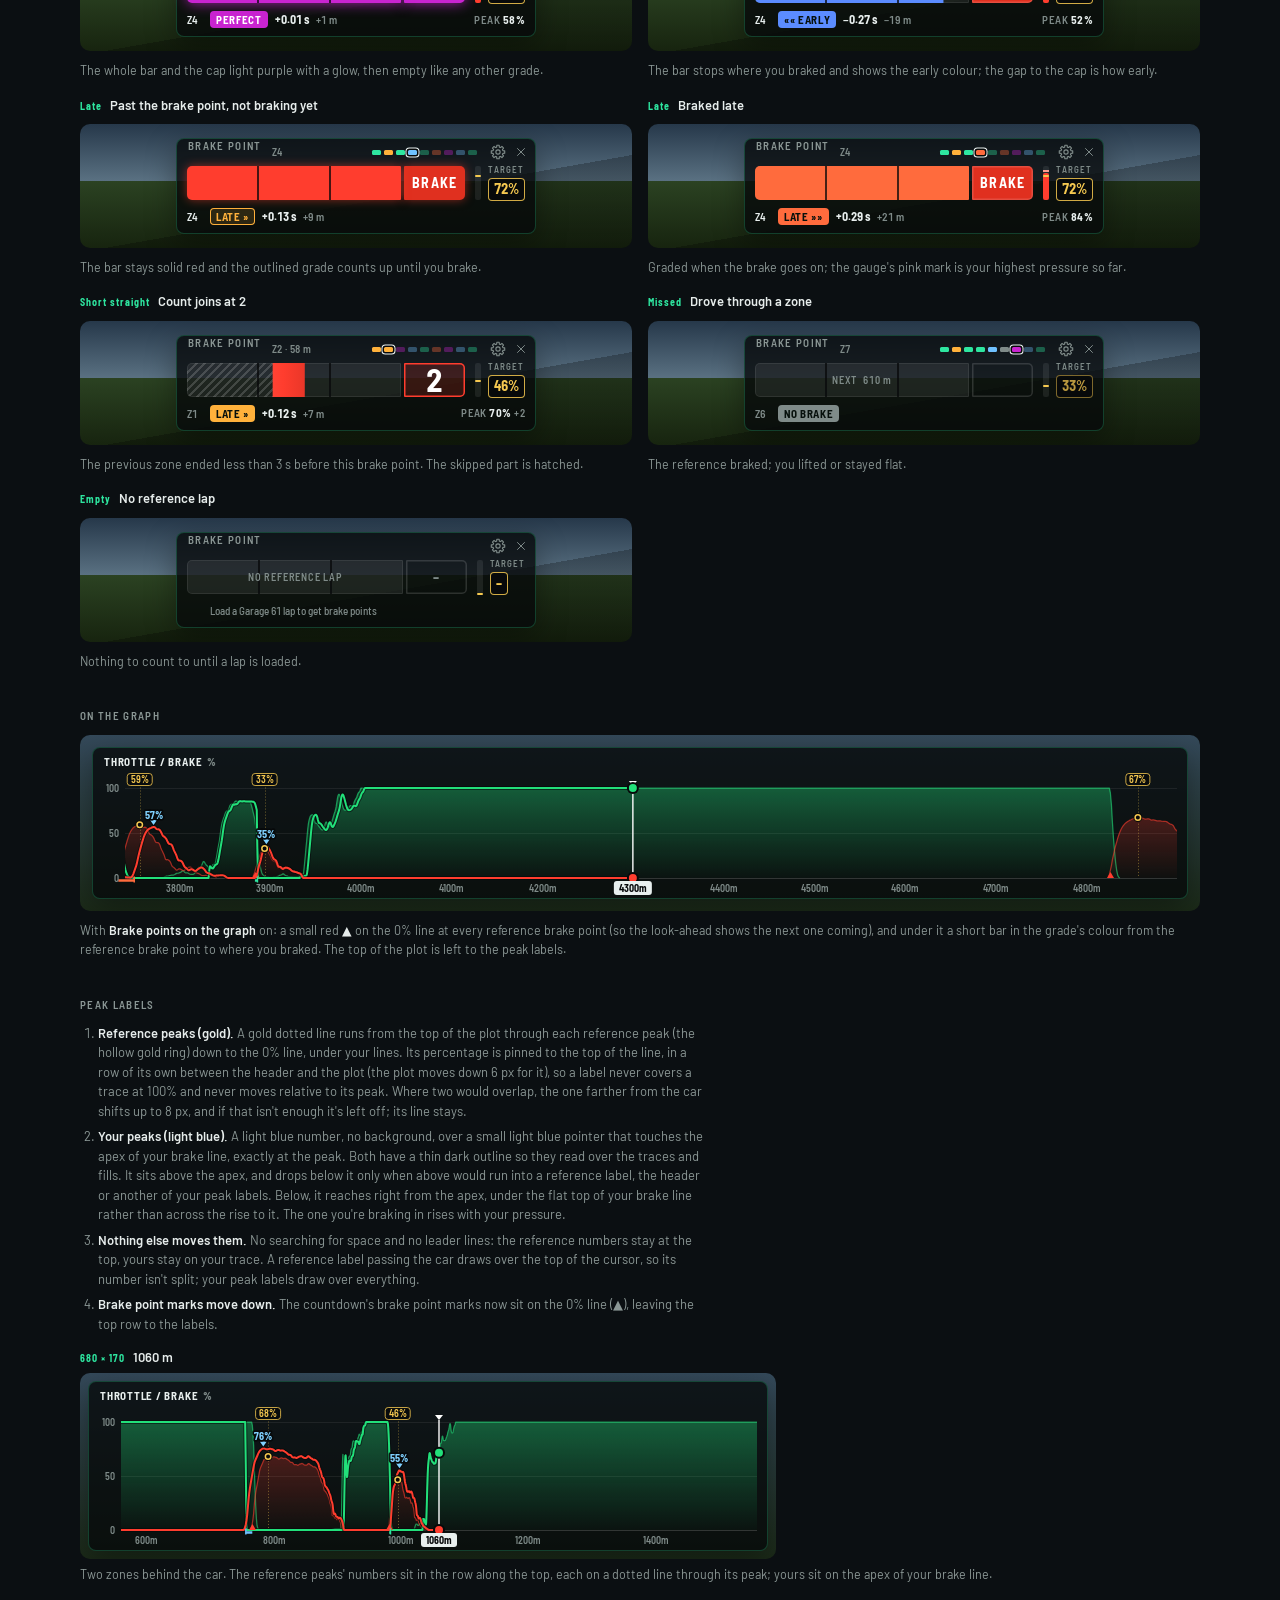
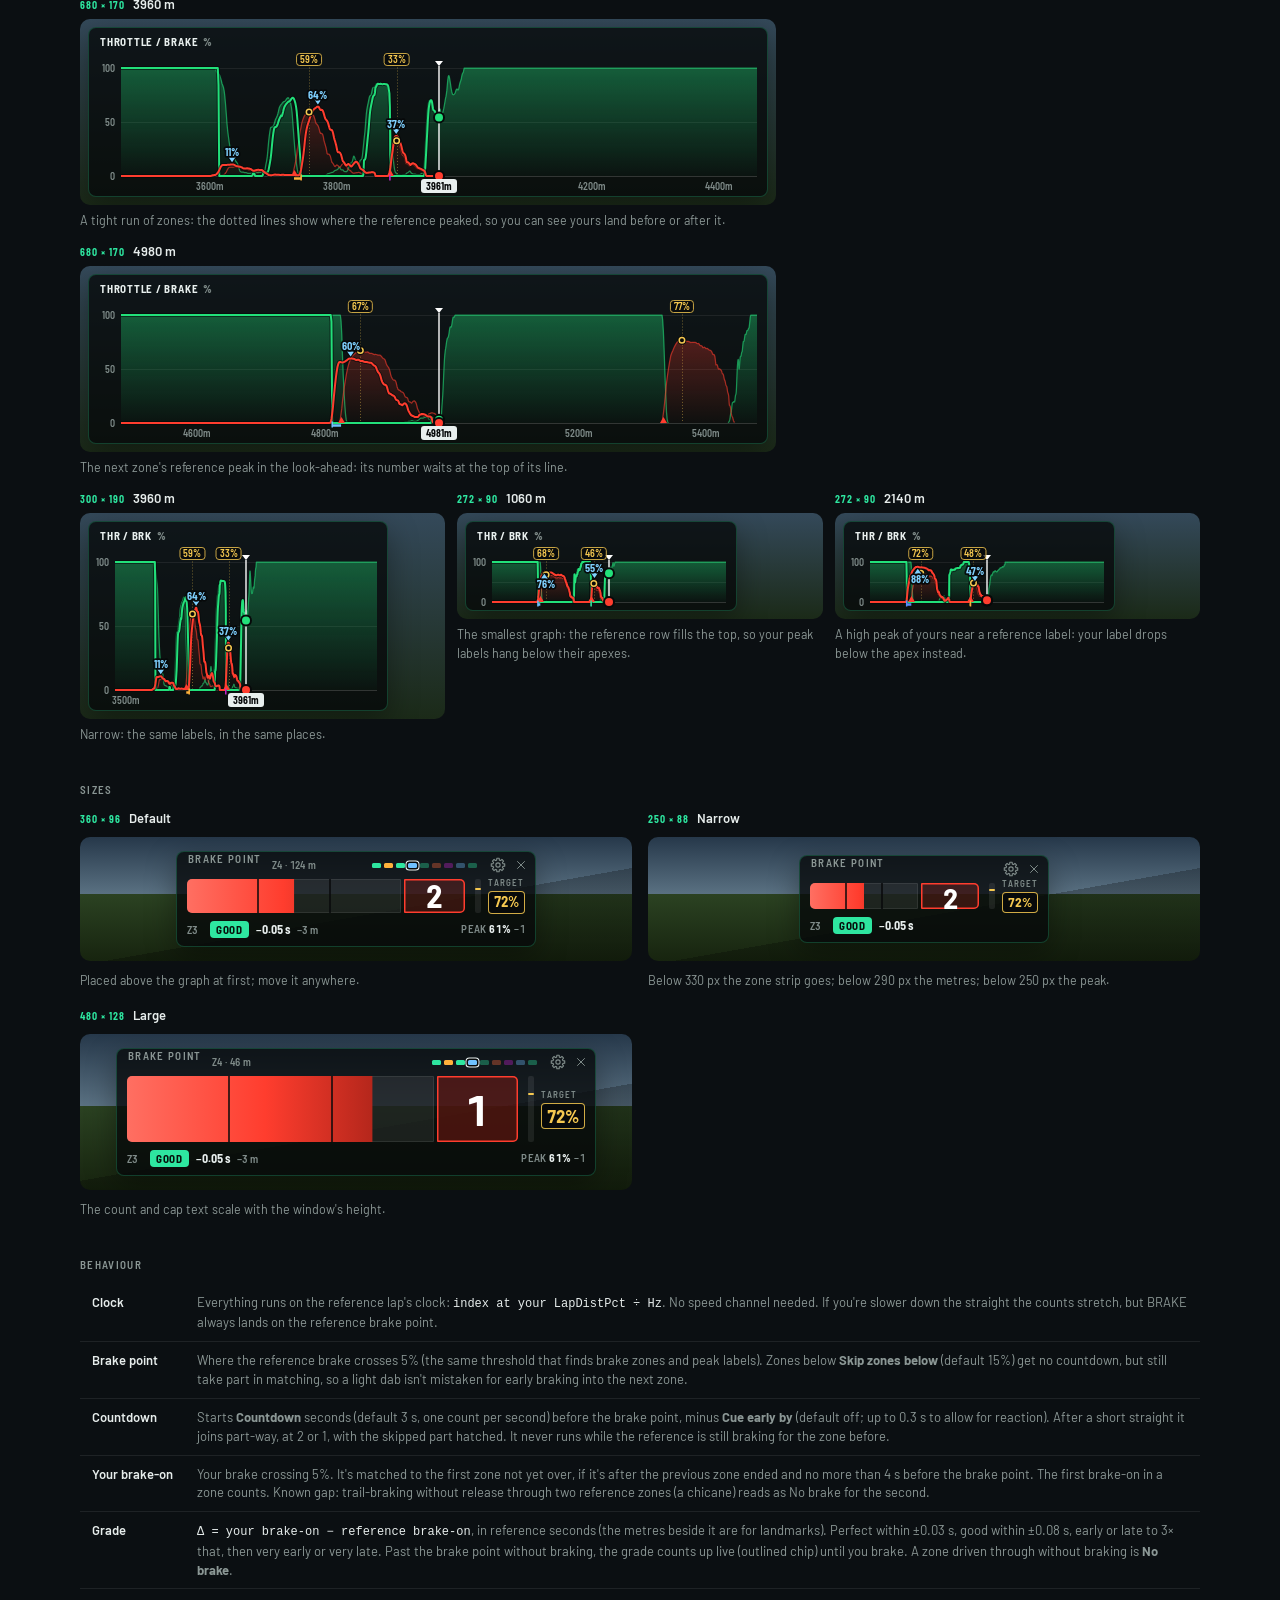
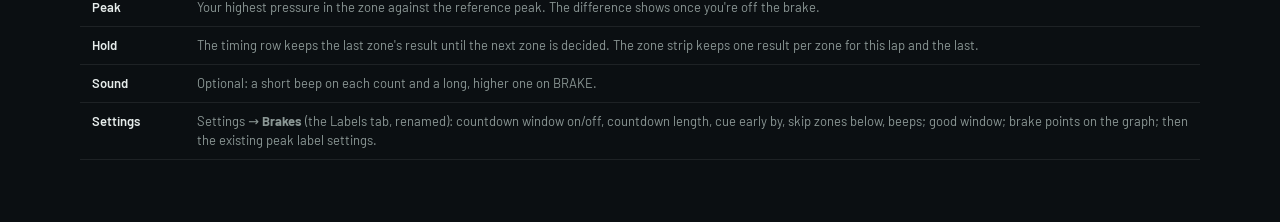
==== commit 07946e2a: "Colour your peaks light blue and the reference target gold Graph: your peak labels and their pointer" ====
--- a/prototype/brake-cue.html
+++ b/prototype/brake-cue.html
@@ -125,7 +125,7 @@
           <li><span class="dot-n">2</span><span><b>Zone strip.</b> One pip per zone, coloured by your last grade there. This lap's are bright, last lap's are dim, the next zone is ringed.</span></li>
           <li><span class="dot-n">3</span><span><b>Countdown bar.</b> Three one-count segments filling toward the cap in red that darkens as the brake point nears.</span></li>
           <li><span class="dot-n">4</span><span><b>Cap.</b> The count, then <b>BRAKE</b>: at the reference brake point the bar and the cap go solid red with a slight glow. When you brake, the bar shows your grade's colour for a moment, then empties (for Perfect the whole bar and the cap light purple).</span></li>
-          <li><span class="dot-n">5</span><span><b>Target.</b> The zone's reference peak, outlined in red. The gauge fills with your pressure up to the white target line.</span></li>
+          <li><span class="dot-n">5</span><span><b>Target.</b> The zone's reference peak, in gold like the graph's reference peak labels. The gauge fills with your pressure up to the gold target line.</span></li>
           <li><span class="dot-n">6</span><span><b>Timing.</b> The last zone's grade, how far off the reference brake-on you were in seconds and metres (− early, + late), and your peak against the target.</span></li>
         </ol>
       </div>
@@ -161,8 +161,8 @@
     <section id="labels">
       <h2>Peak labels</h2>
       <ol class="rules">
-        <li><b>Reference peaks.</b> A light dotted line runs from the top of the plot through each reference peak (the hollow dot) down to the 0% line, under your lines. Its percentage is pinned to the top of the line, in a row of its own between the header and the plot (the plot moves down 6 px for it), so a label never covers a trace at 100% and never moves relative to its peak. Where two would overlap, the one farther from the car shifts up to 8 px, and if that isn't enough it's left off; its line stays.</li>
-        <li><b>Your peaks.</b> A white number, no background, over a small white pointer that touches the apex of your brake line, exactly at the peak. Both have a thin dark outline so they read over the traces and fills. It sits above the apex, and drops below it only when above would run into a reference label, the header or another of your peak labels. Below, it reaches right from the apex, under the flat top of your brake line rather than across the rise to it. The one you're braking in rises with your pressure.</li>
+        <li><b>Reference peaks (gold).</b> A gold dotted line runs from the top of the plot through each reference peak (the hollow gold ring) down to the 0% line, under your lines. Its percentage is pinned to the top of the line, in a row of its own between the header and the plot (the plot moves down 6 px for it), so a label never covers a trace at 100% and never moves relative to its peak. Where two would overlap, the one farther from the car shifts up to 8 px, and if that isn't enough it's left off; its line stays.</li>
+        <li><b>Your peaks (light blue).</b> A light blue number, no background, over a small light blue pointer that touches the apex of your brake line, exactly at the peak. Both have a thin dark outline so they read over the traces and fills. It sits above the apex, and drops below it only when above would run into a reference label, the header or another of your peak labels. Below, it reaches right from the apex, under the flat top of your brake line rather than across the rise to it. The one you're braking in rises with your pressure.</li>
         <li><b>Nothing else moves them.</b> No searching for space and no leader lines: the reference numbers stay at the top, yours stay on your trace. A reference label passing the car draws over the top of the cursor, so its number isn't split; your peak labels draw over everything.</li>
         <li><b>Brake point marks move down.</b> The countdown's brake point marks now sit on the 0% line (▲), leaving the top row to the labels.</li>
       </ol>
--- a/prototype/src/styles.css
+++ b/prototype/src/styles.css
@@ -5,6 +5,8 @@
   /* Data — shared with graph.js */
   --throttle: #22e07a;
   --brake: #ff3d2e;
+  --you-rgb: 127, 209, 255; /* your peak labels */
+  --target-rgb: 245, 200, 80; /* the reference's peak: the target */
 
   /* HUD */
   --hud-surface: 7, 9, 10;
@@ -378,7 +380,7 @@
 .cue-gauge i { position: absolute; left: 0; right: 0; }
 .cue-gauge-fill { bottom: 0; height: calc(var(--live) * 100%); border-radius: 2px; background: var(--brake); }
 .cue-gauge-peak { bottom: calc(var(--peak) * 100%); height: 2px; margin-bottom: -1px; background: #ff9b91; }
-.cue-gauge-target { left: -3px; right: -3px; bottom: calc(var(--target) * 100%); height: 2px; margin-bottom: -1px; border-radius: 1px; background: var(--hud-text); }
+.cue-gauge-target { left: -3px; right: -3px; bottom: calc(var(--target) * 100%); height: 2px; margin-bottom: -1px; border-radius: 1px; background: rgb(var(--target-rgb)); }
 .cue-body:not([data-mode="braking"]) .cue-gauge-peak { display: none; }
 .cue-target-text { display: grid; align-content: center; justify-items: start; gap: 4px; }
 .cue-target-text small {
@@ -387,17 +389,17 @@
   text-transform: uppercase;
   color: var(--hud-muted);
 }
-/* Outlined red, like the graph's reference peak labels. */
+/* Gold, like the graph's reference peak labels. */
 .cue-target-text b {
   padding: 3px 5px;
-  border: 1px solid rgba(255, 61, 46, 0.9);
+  border: 1px solid rgba(var(--target-rgb), 0.85);
   border-radius: 4px;
   background: rgba(var(--hud-surface), 0.9);
-  color: var(--hud-text);
+  color: rgb(var(--target-rgb));
   font: 700 clamp(12px, 15cqh, 18px)/1 var(--font-hud);
   font-variant-numeric: tabular-nums;
 }
-.cue-body[data-mode="idle"] .cue-target-text b { border-color: rgba(255, 61, 46, 0.5); color: rgba(232, 239, 238, 0.7); }
+.cue-body[data-mode="idle"] .cue-target-text b { border-color: rgba(var(--target-rgb), 0.5); color: rgba(var(--target-rgb), 0.75); }
 
 /* Timing row: zone, grade, offset from the reference brake point, peak vs target. */
 .cue-verdict {
@@ -656,7 +658,7 @@
 /* As on the graph: your peak is a white number over a white pointer at the apex; the
    reference's label sits on top of a dotted line. */
 .key-pill { position: relative; margin-bottom: 9px; }
-.key-live { padding: 3px 2px; color: #fff; text-shadow: 0 0 2px rgb(var(--hud-surface)), 0 0 2px rgb(var(--hud-surface)); }
+.key-live { padding: 3px 2px; color: rgb(var(--you-rgb)); text-shadow: 0 0 2px rgb(var(--hud-surface)), 0 0 2px rgb(var(--hud-surface)); }
 .key-live::after {
   content: "";
   position: absolute;
@@ -664,17 +666,17 @@
   top: 100%;
   margin-left: -3.5px;
   border: 3.5px solid transparent;
-  border-top: 4px solid #fff;
+  border-top: 4px solid rgb(var(--you-rgb));
   border-bottom: 0;
 }
-.key-ref { border: 1px solid rgba(232, 239, 238, 0.5); background: rgba(var(--hud-surface), 0.72); color: var(--hud-text); font-weight: 600; }
+.key-ref { border: 1px solid rgba(var(--target-rgb), 0.8); background: rgba(var(--hud-surface), 0.72); color: rgb(var(--target-rgb)); font-weight: 600; }
 .key-ref::after {
   content: "";
   position: absolute;
   left: 50%;
   top: 100%;
   height: 9px;
-  border-left: 1px dotted rgba(232, 239, 238, 0.6);
+  border-left: 1px dotted rgba(var(--target-rgb), 0.7);
 }
 
 /* Grade key (Brakes tab) */
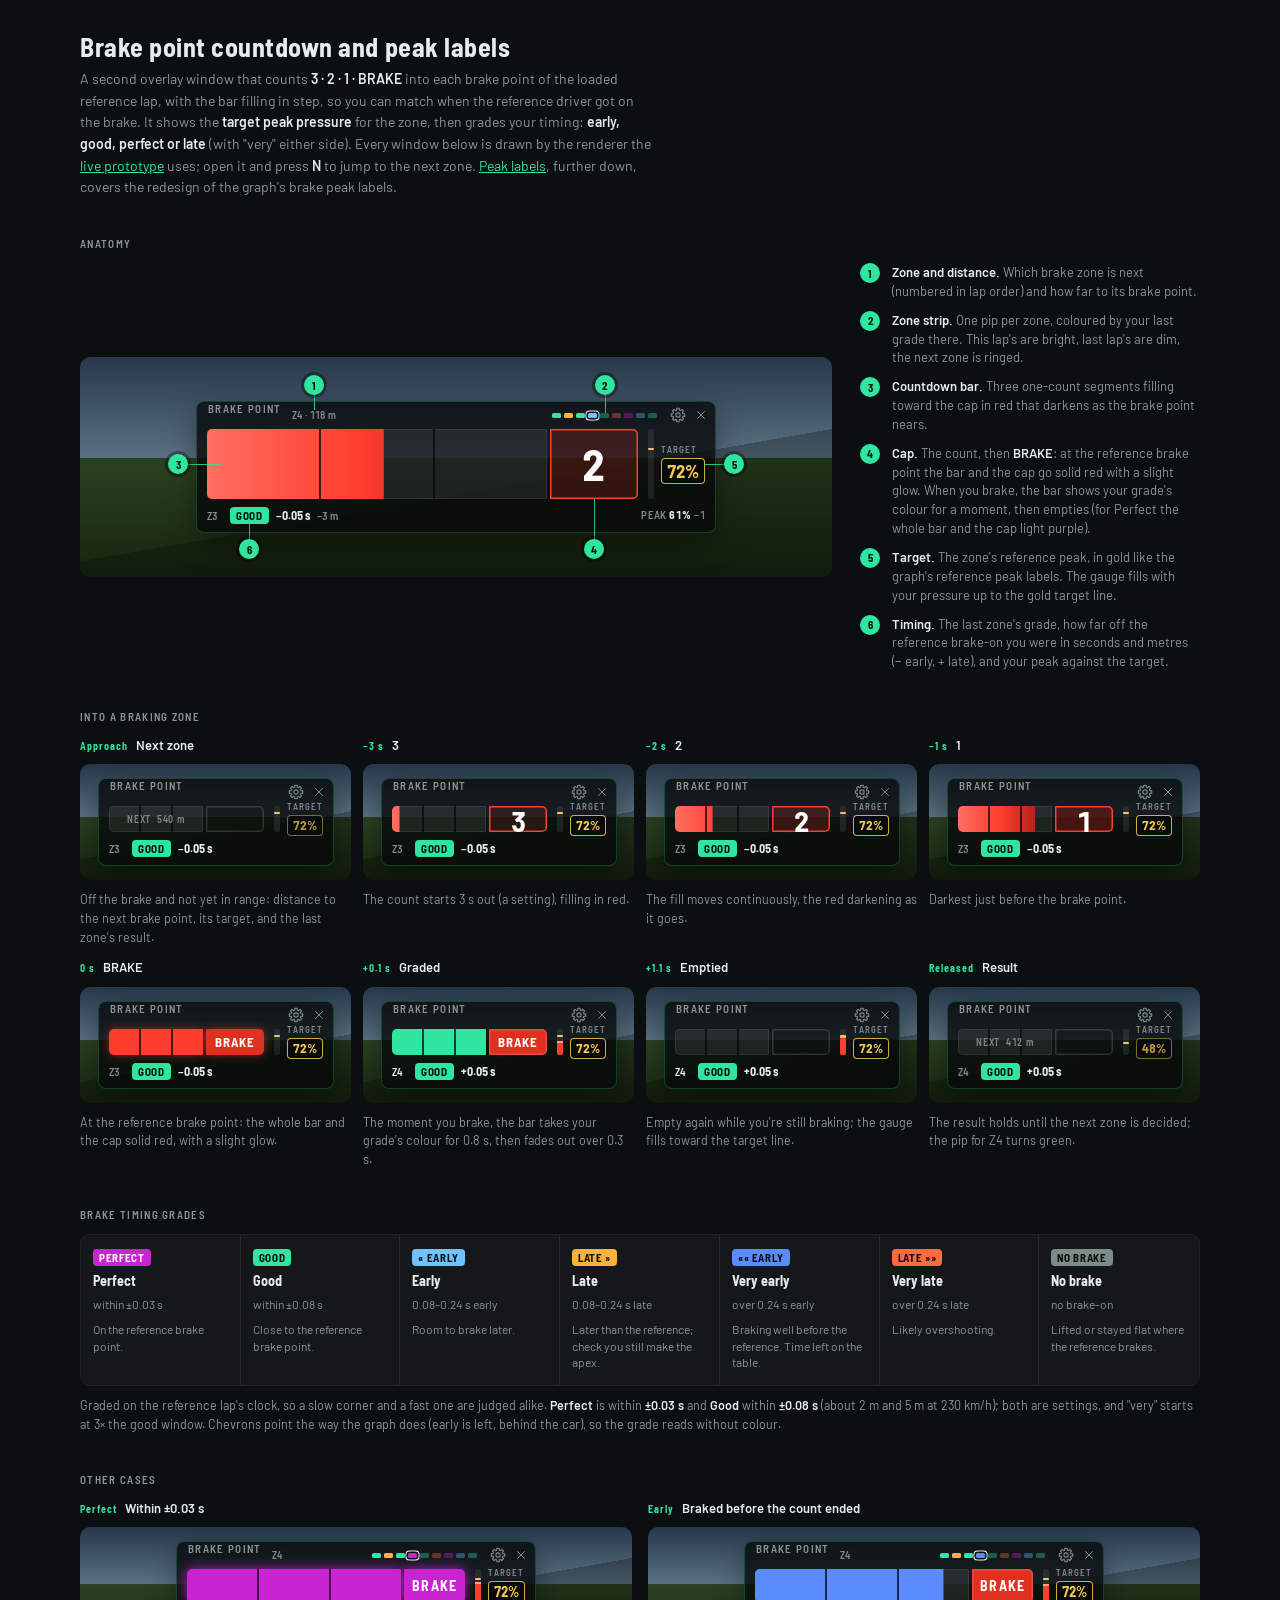
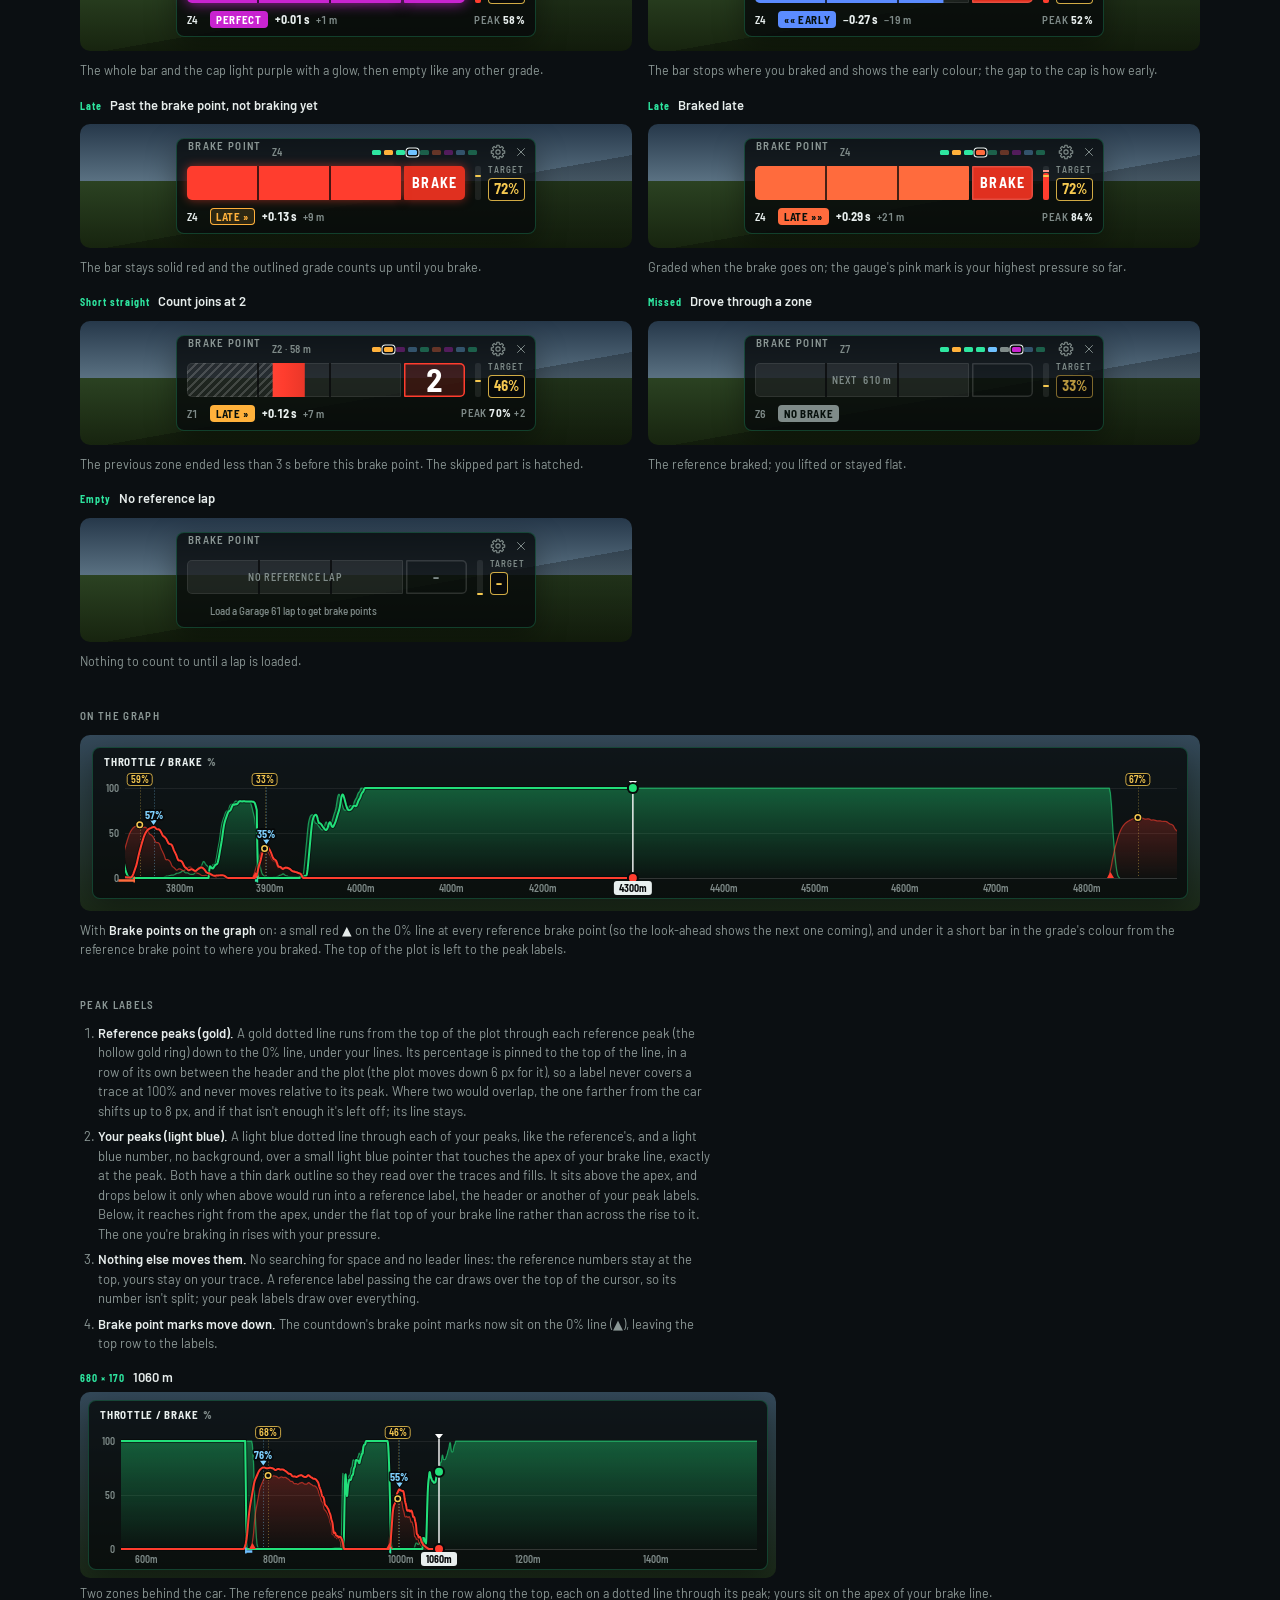
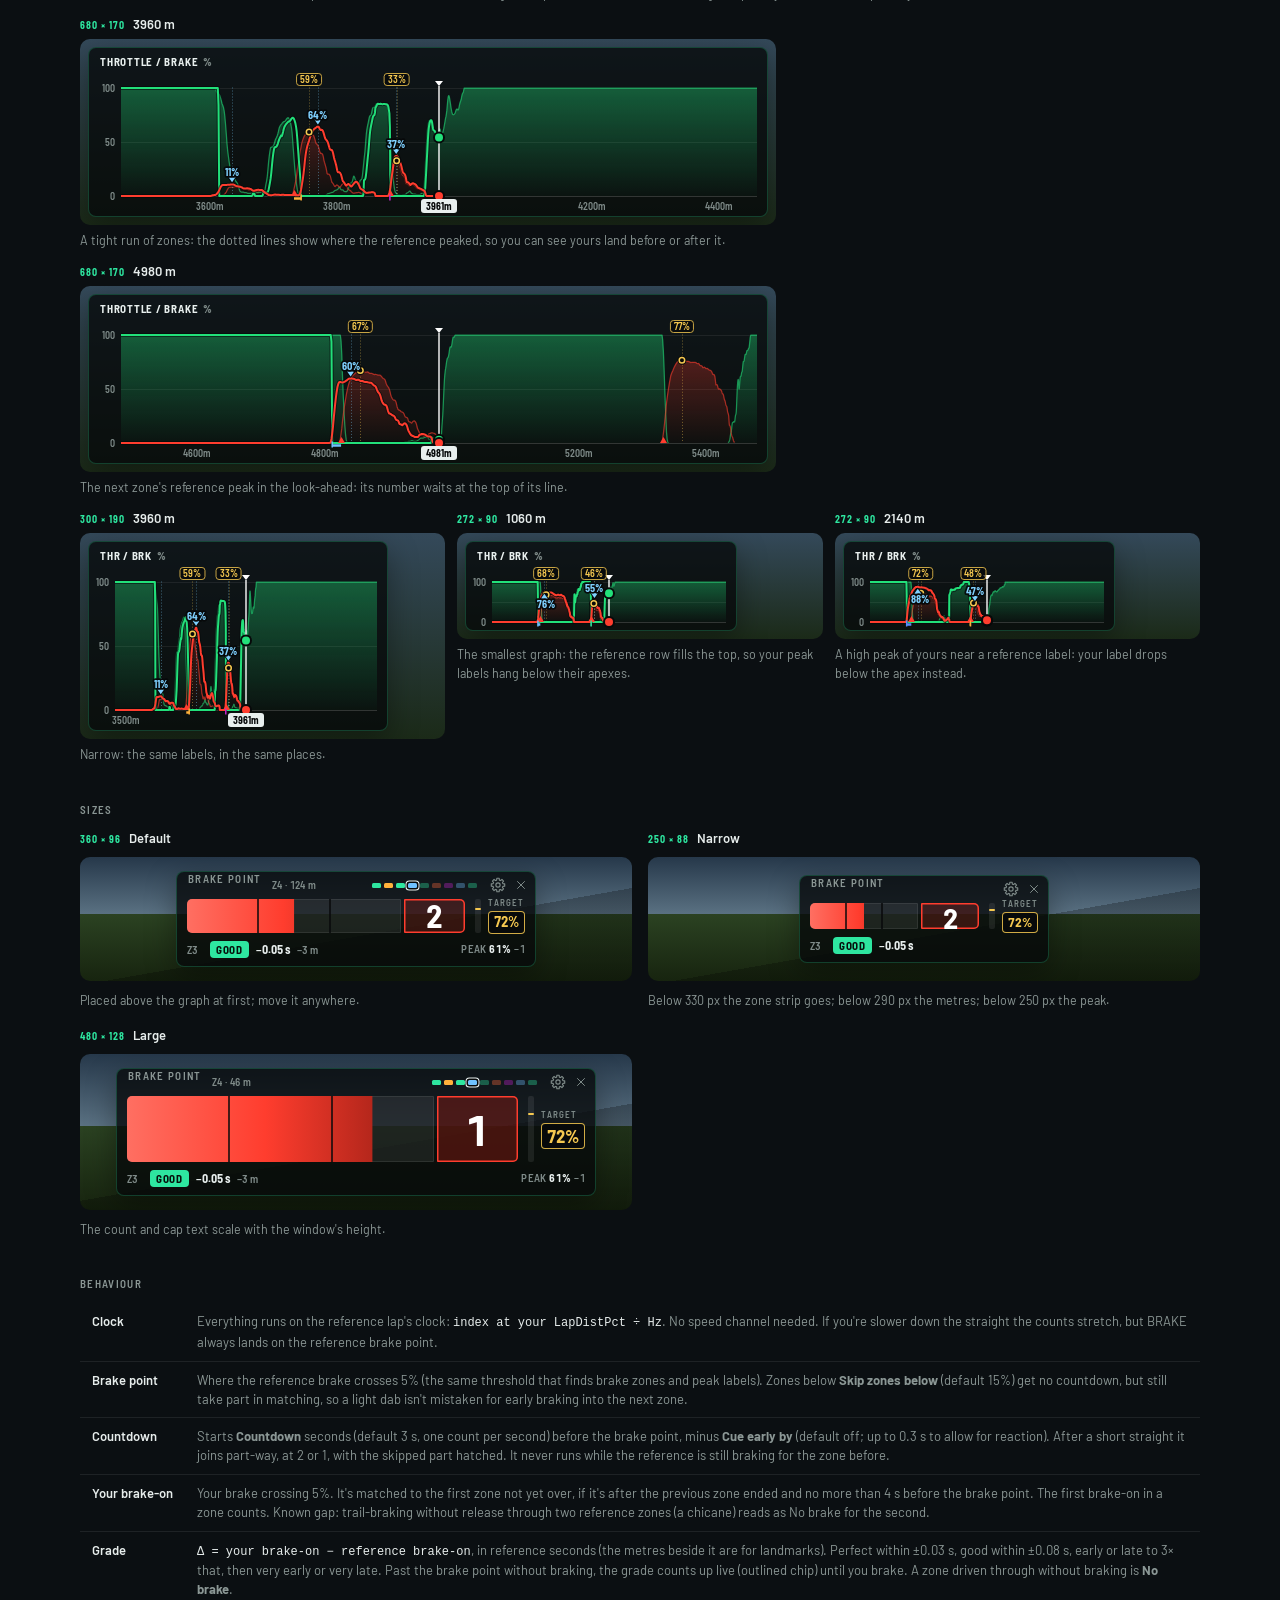
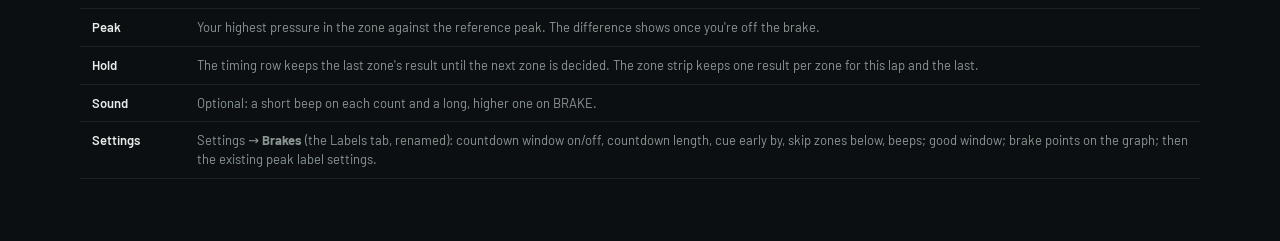
==== commit 22929237: "Draw a light blue dotted line through each of your peaks The same line the reference peaks have, in " ====
--- a/prototype/brake-cue.html
+++ b/prototype/brake-cue.html
@@ -162,7 +162,7 @@
       <h2>Peak labels</h2>
       <ol class="rules">
         <li><b>Reference peaks (gold).</b> A gold dotted line runs from the top of the plot through each reference peak (the hollow gold ring) down to the 0% line, under your lines. Its percentage is pinned to the top of the line, in a row of its own between the header and the plot (the plot moves down 6 px for it), so a label never covers a trace at 100% and never moves relative to its peak. Where two would overlap, the one farther from the car shifts up to 8 px, and if that isn't enough it's left off; its line stays.</li>
-        <li><b>Your peaks (light blue).</b> A light blue number, no background, over a small light blue pointer that touches the apex of your brake line, exactly at the peak. Both have a thin dark outline so they read over the traces and fills. It sits above the apex, and drops below it only when above would run into a reference label, the header or another of your peak labels. Below, it reaches right from the apex, under the flat top of your brake line rather than across the rise to it. The one you're braking in rises with your pressure.</li>
+        <li><b>Your peaks (light blue).</b> A light blue dotted line through each of your peaks, like the reference's, and a light blue number, no background, over a small light blue pointer that touches the apex of your brake line, exactly at the peak. Both have a thin dark outline so they read over the traces and fills. It sits above the apex, and drops below it only when above would run into a reference label, the header or another of your peak labels. Below, it reaches right from the apex, under the flat top of your brake line rather than across the rise to it. The one you're braking in rises with your pressure.</li>
         <li><b>Nothing else moves them.</b> No searching for space and no leader lines: the reference numbers stay at the top, yours stay on your trace. A reference label passing the car draws over the top of the cursor, so its number isn't split; your peak labels draw over everything.</li>
         <li><b>Brake point marks move down.</b> The countdown's brake point marks now sit on the 0% line (▲), leaving the top row to the labels.</li>
       </ol>
--- a/prototype/src/styles.css
+++ b/prototype/src/styles.css
@@ -669,6 +669,15 @@
   border-top: 4px solid rgb(var(--you-rgb));
   border-bottom: 0;
 }
+/* …and the dotted line through the peak. */
+.key-live::before {
+  content: "";
+  position: absolute;
+  left: 50%;
+  top: calc(100% + 4px);
+  height: 5px;
+  border-left: 1px dotted rgba(var(--you-rgb), 0.7);
+}
 .key-ref { border: 1px solid rgba(var(--target-rgb), 0.8); background: rgba(var(--hud-surface), 0.72); color: rgb(var(--target-rgb)); font-weight: 600; }
 .key-ref::after {
   content: "";
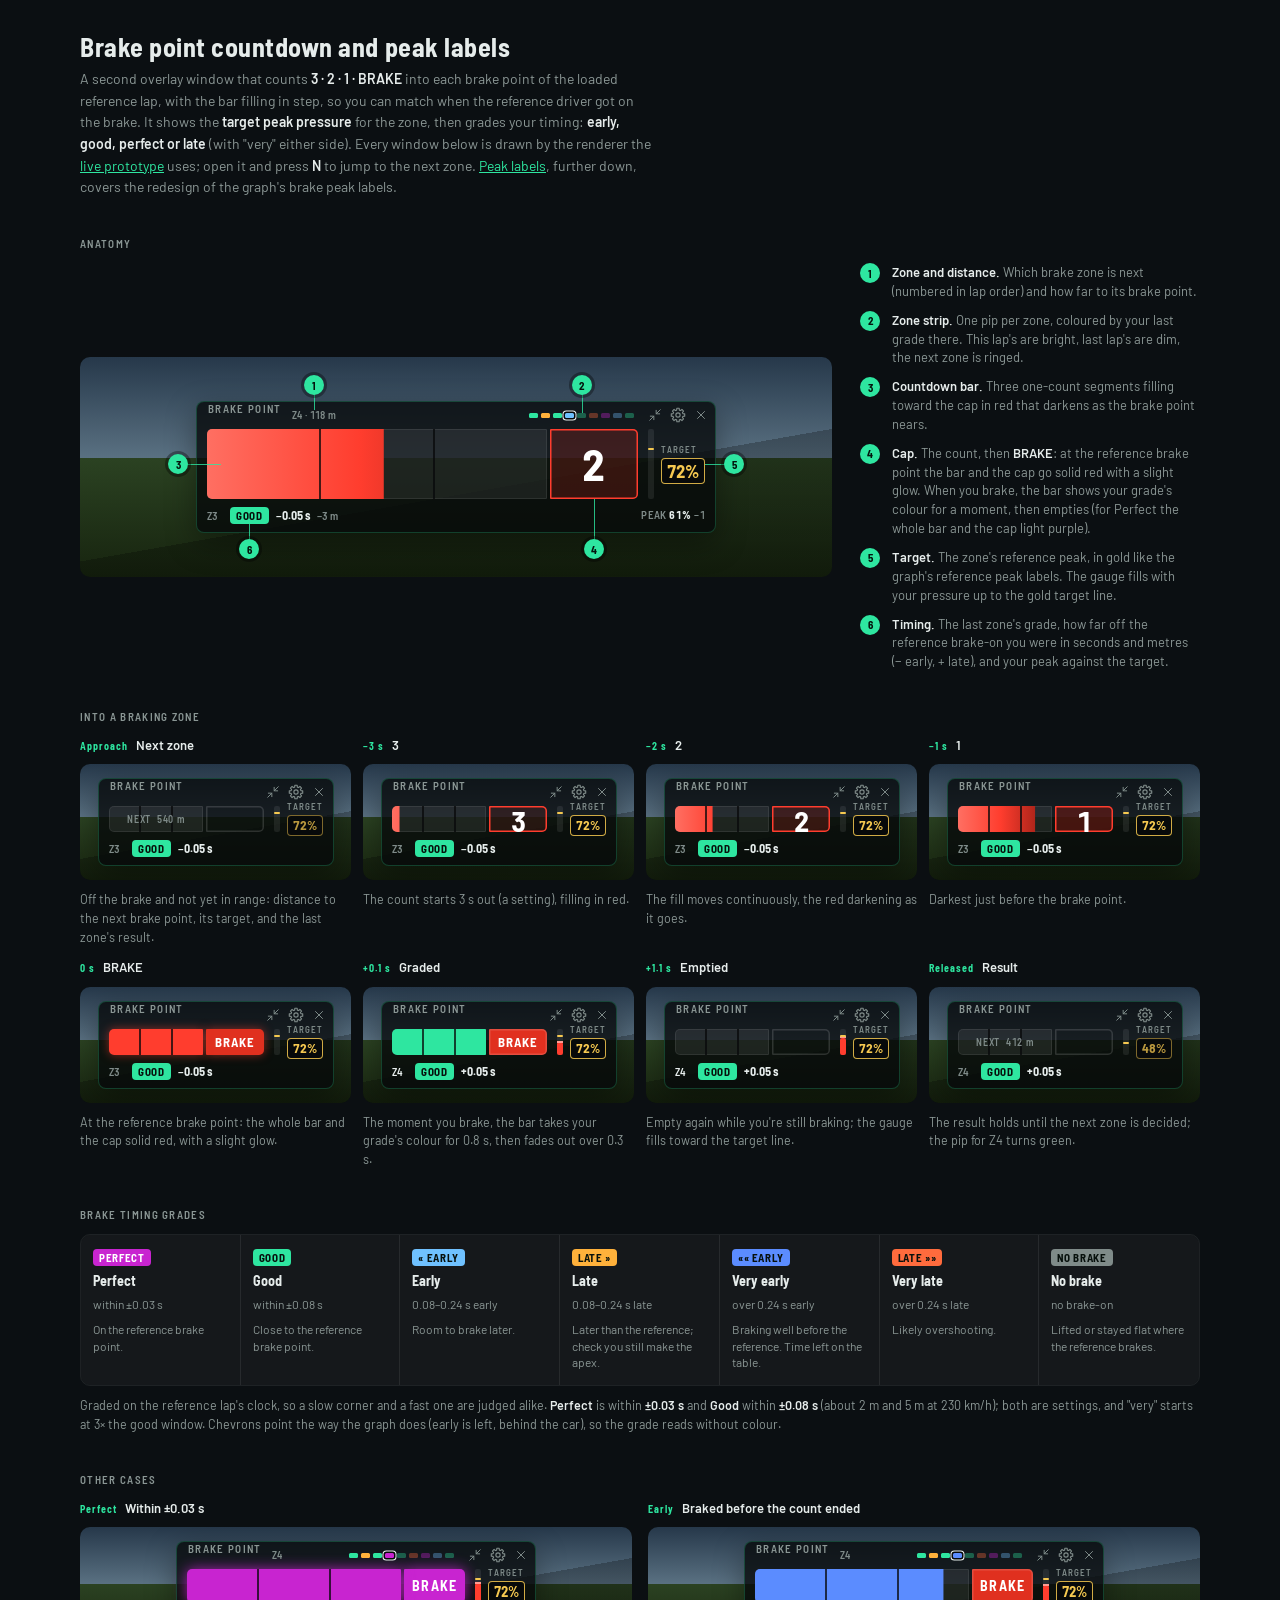
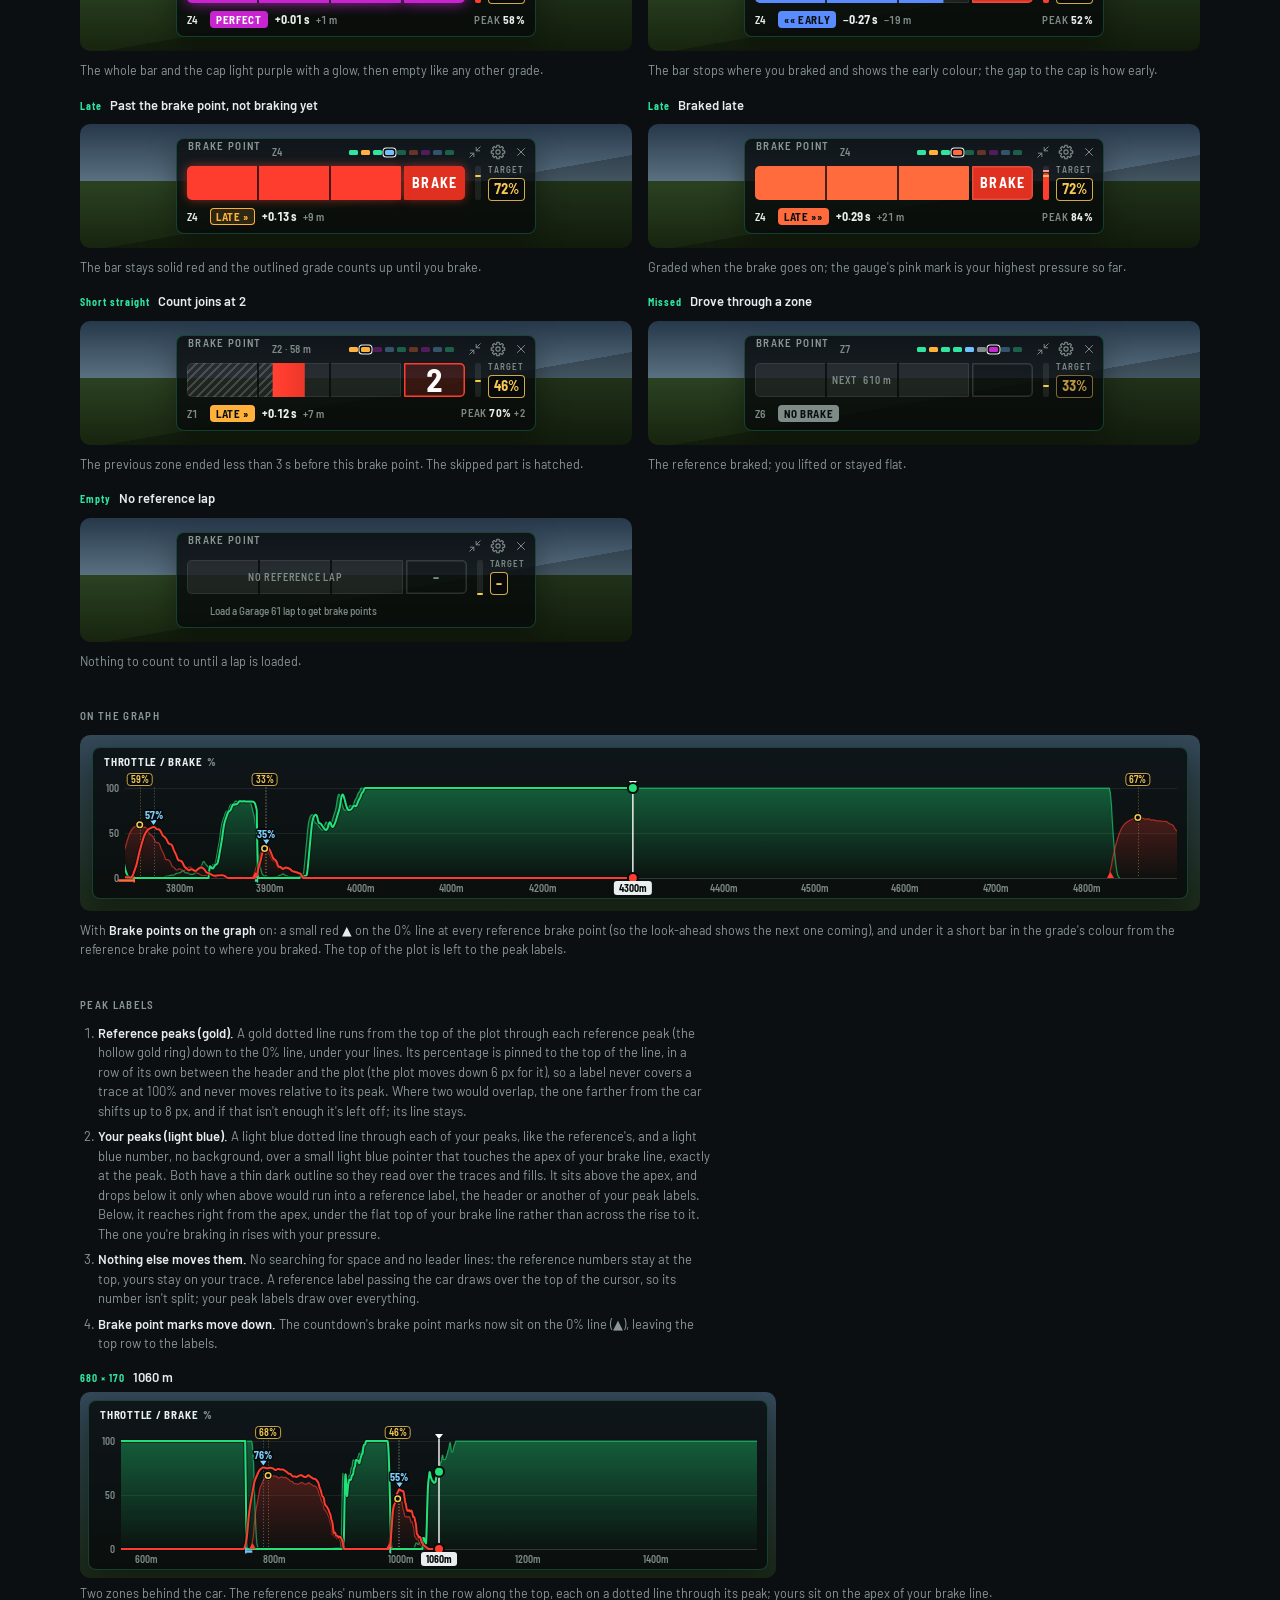
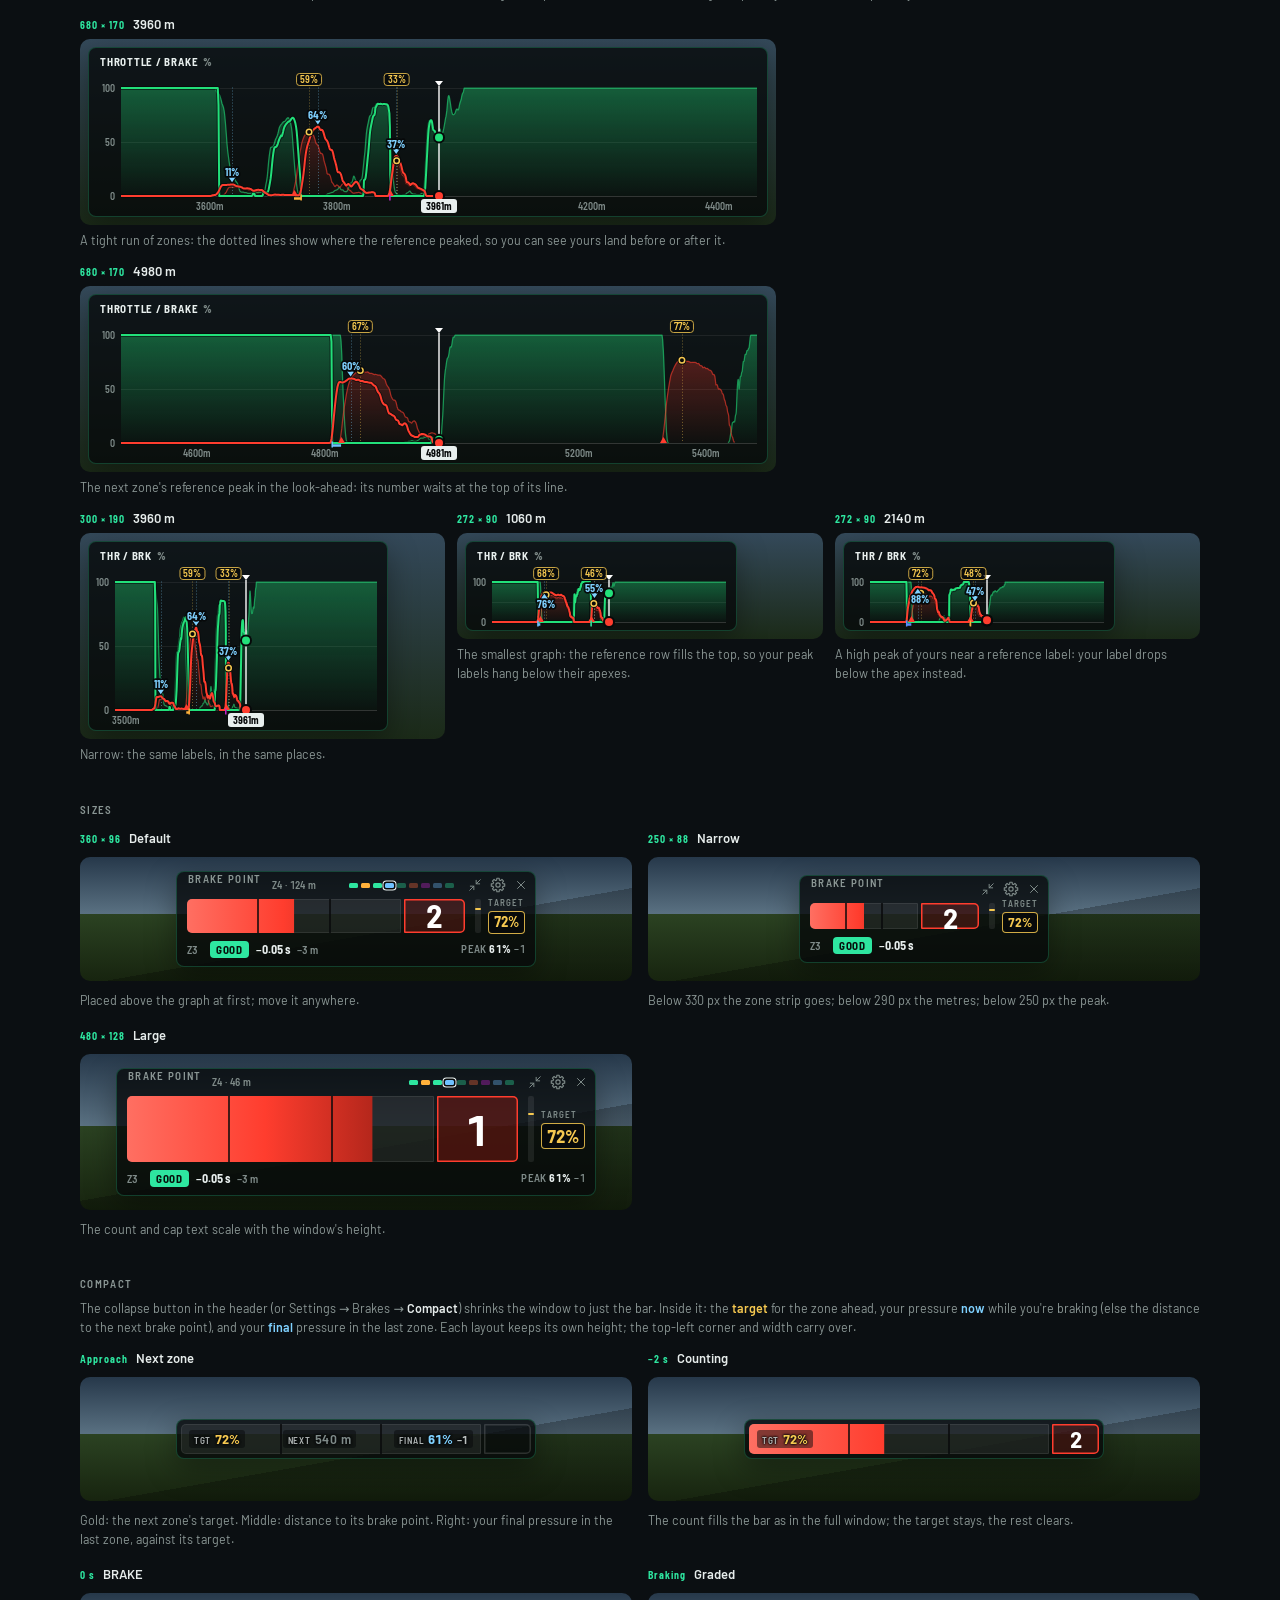
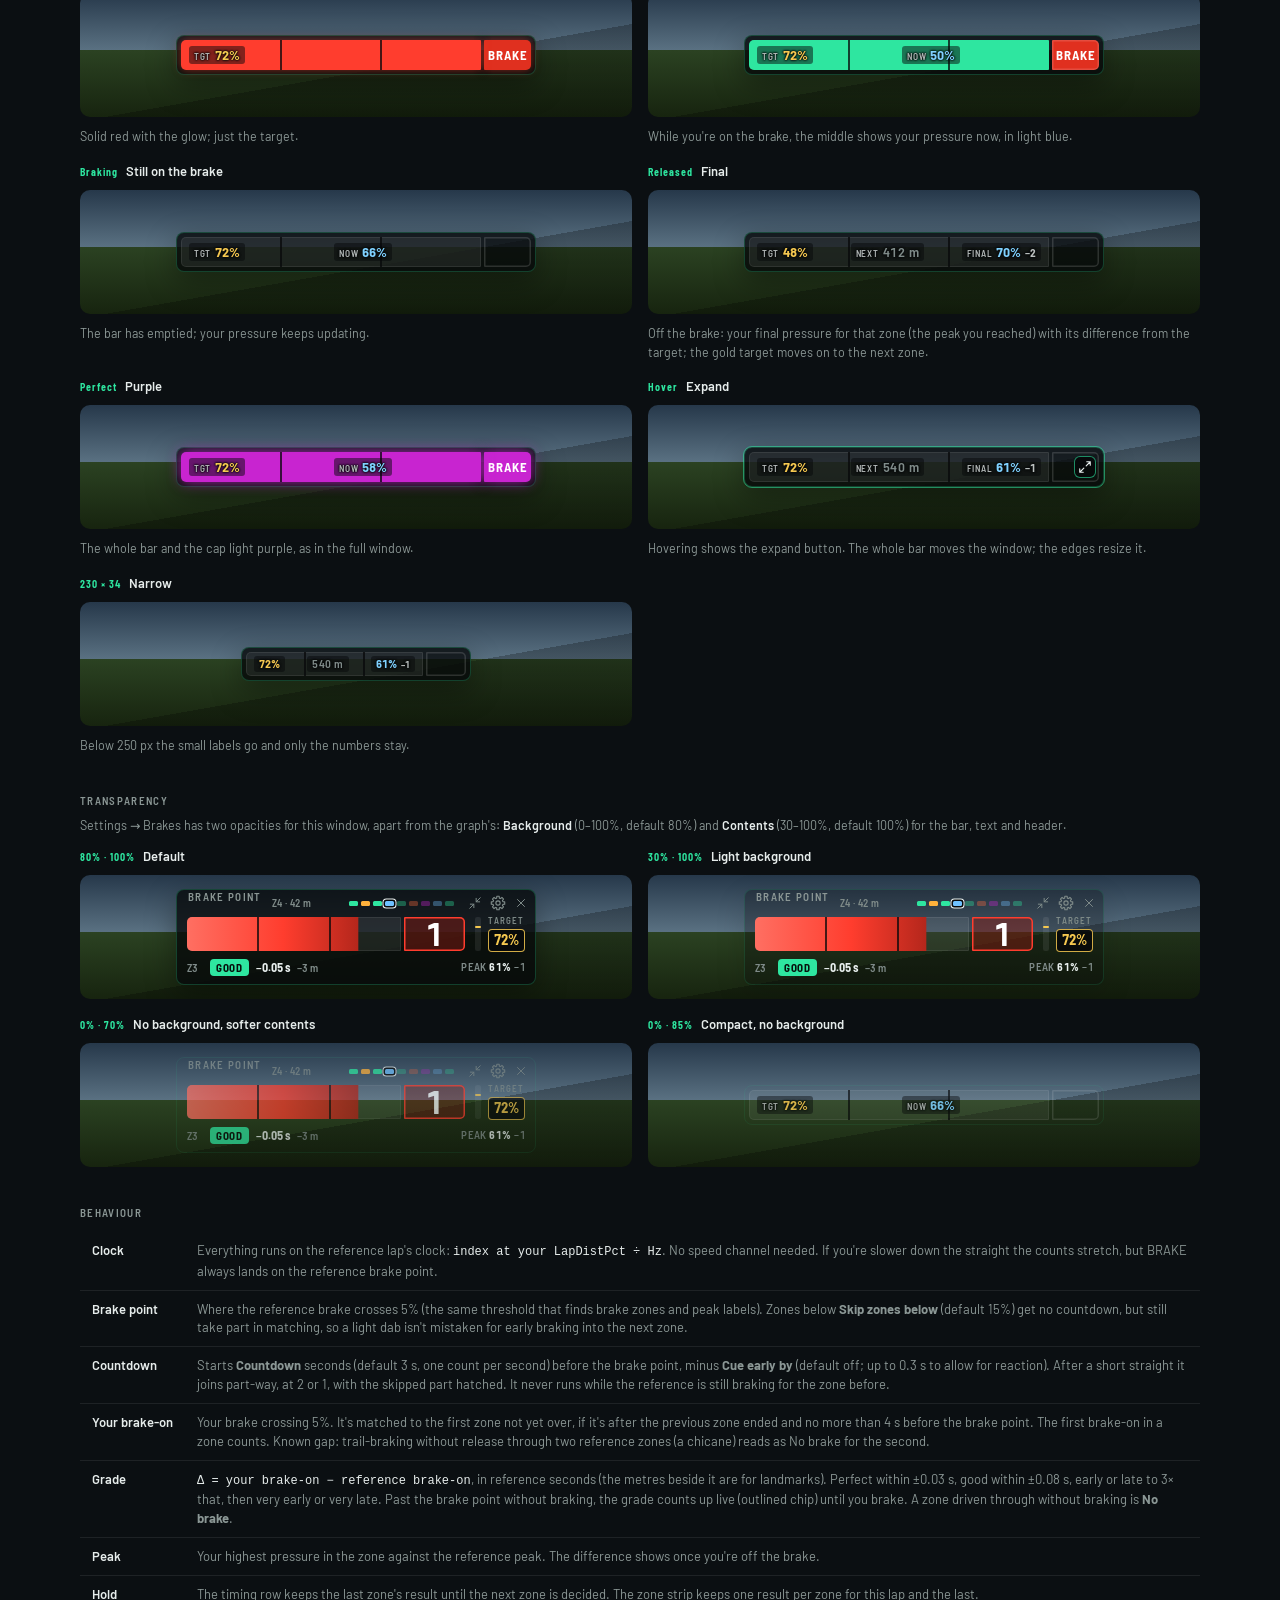
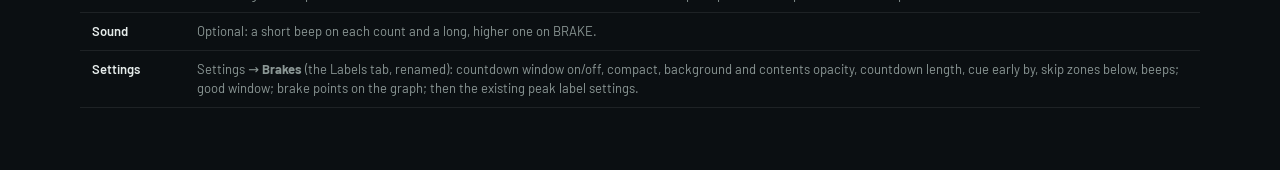
==== commit cd36ddc7: "Add a compact mode and opacity settings to the brake point window Compact: a collapse button in the " ====
--- a/prototype/brake-cue.html
+++ b/prototype/brake-cue.html
@@ -41,6 +41,9 @@
         linear-gradient(#26384a 0%, #5a7182 46%, #2b4222 46%, #17240f 100%);
     }
     .backdrop .ito-overlay { position: relative; left: auto; top: auto; }
+    /* Show compact mode's expand button as if the pointer were over the bar. */
+    .backdrop .ito-cue.is-compact.is-hover-demo .cue-expand { display: grid; }
+    .backdrop .ito-cue.is-hover-demo { outline: 1px solid rgba(46, 230, 160, 0.55); }
     .cap-title { display: flex; align-items: baseline; gap: 8px; font-weight: 600; color: var(--ui-text); }
     .cap-title span { font: 700 10px/1 var(--font-hud); letter-spacing: 0.1em; color: var(--accent); }
     .note { margin: 0; color: var(--ui-muted); font-size: 12.5px; line-height: 1.5; }
@@ -175,6 +178,22 @@
       <div class="grid" id="sizes"></div>
     </section>
 
+    <section id="compact-mode">
+      <h2>Compact</h2>
+      <p class="note" style="margin: -4px 0 12px">The collapse button in the header (or Settings → Brakes → <b>Compact</b>) shrinks the window to just the bar.
+        Inside it: the <b style="color: rgb(245, 200, 80)">target</b> for the zone ahead, your pressure <b style="color: rgb(127, 209, 255)">now</b> while you're braking
+        (else the distance to the next brake point), and your <b style="color: rgb(127, 209, 255)">final</b> pressure in the last zone. Each layout keeps its own height; the
+        top-left corner and width carry over.</p>
+      <div class="grid" id="compact"></div>
+    </section>
+
+    <section id="transparency">
+      <h2>Transparency</h2>
+      <p class="note" style="margin: -4px 0 12px">Settings → Brakes has two opacities for this window, apart from the graph's:
+        <b>Background</b> (0–100%, default 80%) and <b>Contents</b> (30–100%, default 100%) for the bar, text and header.</p>
+      <div class="grid" id="alpha"></div>
+    </section>
+
     <section>
       <h2>Behaviour</h2>
       <table class="spec-table">
@@ -187,7 +206,7 @@
           <tr><td>Peak</td><td>Your highest pressure in the zone against the reference peak. The difference shows once you're off the brake.</td></tr>
           <tr><td>Hold</td><td>The timing row keeps the last zone's result until the next zone is decided. The zone strip keeps one result per zone for this lap and the last.</td></tr>
           <tr><td>Sound</td><td>Optional: a short beep on each count and a long, higher one on BRAKE.</td></tr>
-          <tr><td>Settings</td><td>Settings → <b>Brakes</b> (the Labels tab, renamed): countdown window on/off, countdown length, cue early by, skip zones below, beeps; good window; brake points on the graph; then the existing peak label settings.</td></tr>
+          <tr><td>Settings</td><td>Settings → <b>Brakes</b> (the Labels tab, renamed): countdown window on/off, compact, background and contents opacity, countdown length, cue early by, skip zones below, beeps; good window; brake points on the graph; then the existing peak label settings.</td></tr>
         </tbody>
       </table>
     </section>
--- a/prototype/src/styles.css
+++ b/prototype/src/styles.css
@@ -261,6 +261,9 @@
 .cue-pip.is-stale { opacity: 0.35; }
 .cue-pip.is-current { opacity: 1; box-shadow: 0 0 0 1.5px rgba(var(--hud-surface), 1), 0 0 0 2.5px var(--hud-text); }
 .cue-tools { display: flex; gap: 1px; }
+/* The window's own opacity settings: --bg-alpha for its background, --fg-alpha for
+   everything drawn on it. */
+.ito-cue > .cue-head, .ito-cue > .cue-body, .ito-cue > .cue-expand { opacity: var(--fg-alpha, 1); }
 .cue-tools .ito-gear { margin-left: 0; }
 .cue-head .ito-title { flex: none; }
 
@@ -373,6 +376,71 @@
 .cue-body[data-mode="braking"]:not([data-flash]) .cue-fill { opacity: 0; }
 .cue-body[data-mode="noref"] .cue-cap,
 .cue-body[data-mode="nozones"] .cue-cap { color: var(--hud-muted); }
+
+/* ---- Compact: just the bar ---- */
+.ito-cue.is-compact .cue-head,
+.ito-cue.is-compact .cue-verdict,
+.ito-cue.is-compact .cue-target,
+.ito-cue.is-compact .cue-msg { display: none; }
+.ito-cue.is-compact .cue-body { inset: 4px; grid-template-rows: minmax(0, 1fr); gap: 0; }
+.ito-cue.is-compact .cue-cap { width: clamp(40px, 13cqw, 72px); font-size: clamp(10px, 34cqh, 16px); }
+.ito-cue.is-compact .cue-body[data-mode="countdown"] .cue-cap span { font-size: clamp(16px, 62cqh, 30px); }
+.ito-cue.is-compact:not(.is-locked) { cursor: grab; }
+.ito-cue.is-compact.is-moving { cursor: grabbing; }
+
+/* The readout inside the bar (compact only): target, now or next, final. */
+.cue-info { display: none; }
+.ito-cue.is-compact .cue-info {
+  position: absolute;
+  inset: 0;
+  display: flex;
+  align-items: center;
+  justify-content: space-between;
+  gap: 8px;
+  padding: 0 8px;
+  pointer-events: none;
+  font: 700 clamp(11px, 36cqh, 14px)/1 var(--font-hud);
+  font-variant-numeric: tabular-nums;
+  white-space: nowrap;
+  /* A dark outline so the numbers read over any part of the fill. */
+  text-shadow: 0 0 2px rgb(var(--hud-surface)), 0 0 2px rgb(var(--hud-surface)), 0 0 3px rgb(var(--hud-surface));
+}
+/* Each on a faint dark backing, so it reads over any colour the bar takes. */
+.ci { display: inline-flex; align-items: baseline; gap: 4px; padding: 2px 5px; border-radius: 3px; background: rgba(var(--hud-surface), 0.5); }
+.ci-mid:empty, .ci-mid:has(b:empty) { background: none; }
+.ci[hidden] { display: none; }
+.ci small { font-size: 0.68em; font-weight: 600; letter-spacing: 0.08em; text-transform: uppercase; color: rgba(232, 239, 238, 0.75); }
+.ci b { font-weight: 700; }
+.ci-target b { color: rgb(var(--target-rgb)); }
+.ci-mid { margin: 0 auto; color: var(--hud-muted); }
+.ci-mid b { font-weight: 600; letter-spacing: 0.04em; }
+.ci-mid.is-now b { color: rgb(var(--you-rgb)); font-weight: 700; letter-spacing: 0; }
+.ci-final b { color: rgb(var(--you-rgb)); }
+.ci-final em { font-style: normal; font-size: 0.8em; color: rgba(232, 239, 238, 0.8); }
+@container (max-width: 250px) { .ito-cue.is-compact .ci small { display: none; } }
+
+/* Expand button: only in compact, only while hovering. */
+.cue-expand {
+  position: absolute;
+  top: 50%;
+  right: 7px;
+  z-index: 3;
+  width: 22px;
+  height: 22px;
+  margin-top: -11px;
+  display: none;
+  place-items: center;
+  padding: 0;
+  border: 1px solid rgba(46, 230, 160, 0.6);
+  border-radius: 6px;
+  background: rgba(var(--hud-surface), 0.92);
+  color: var(--hud-text);
+  cursor: pointer;
+}
+.cue-expand svg { stroke-width: 1.9; }
+.ito-cue.is-compact:not(.is-locked):hover .cue-expand { display: grid; }
+.cue-expand:hover { color: var(--accent); }
+.cue-expand:focus-visible { display: grid; outline: 2px solid var(--accent); outline-offset: 1px; }
 
 /* Target: the zone's reference peak, with your pressure filling up to it. */
 .cue-target { flex: none; display: flex; align-items: stretch; gap: 7px; margin-left: 7px; }
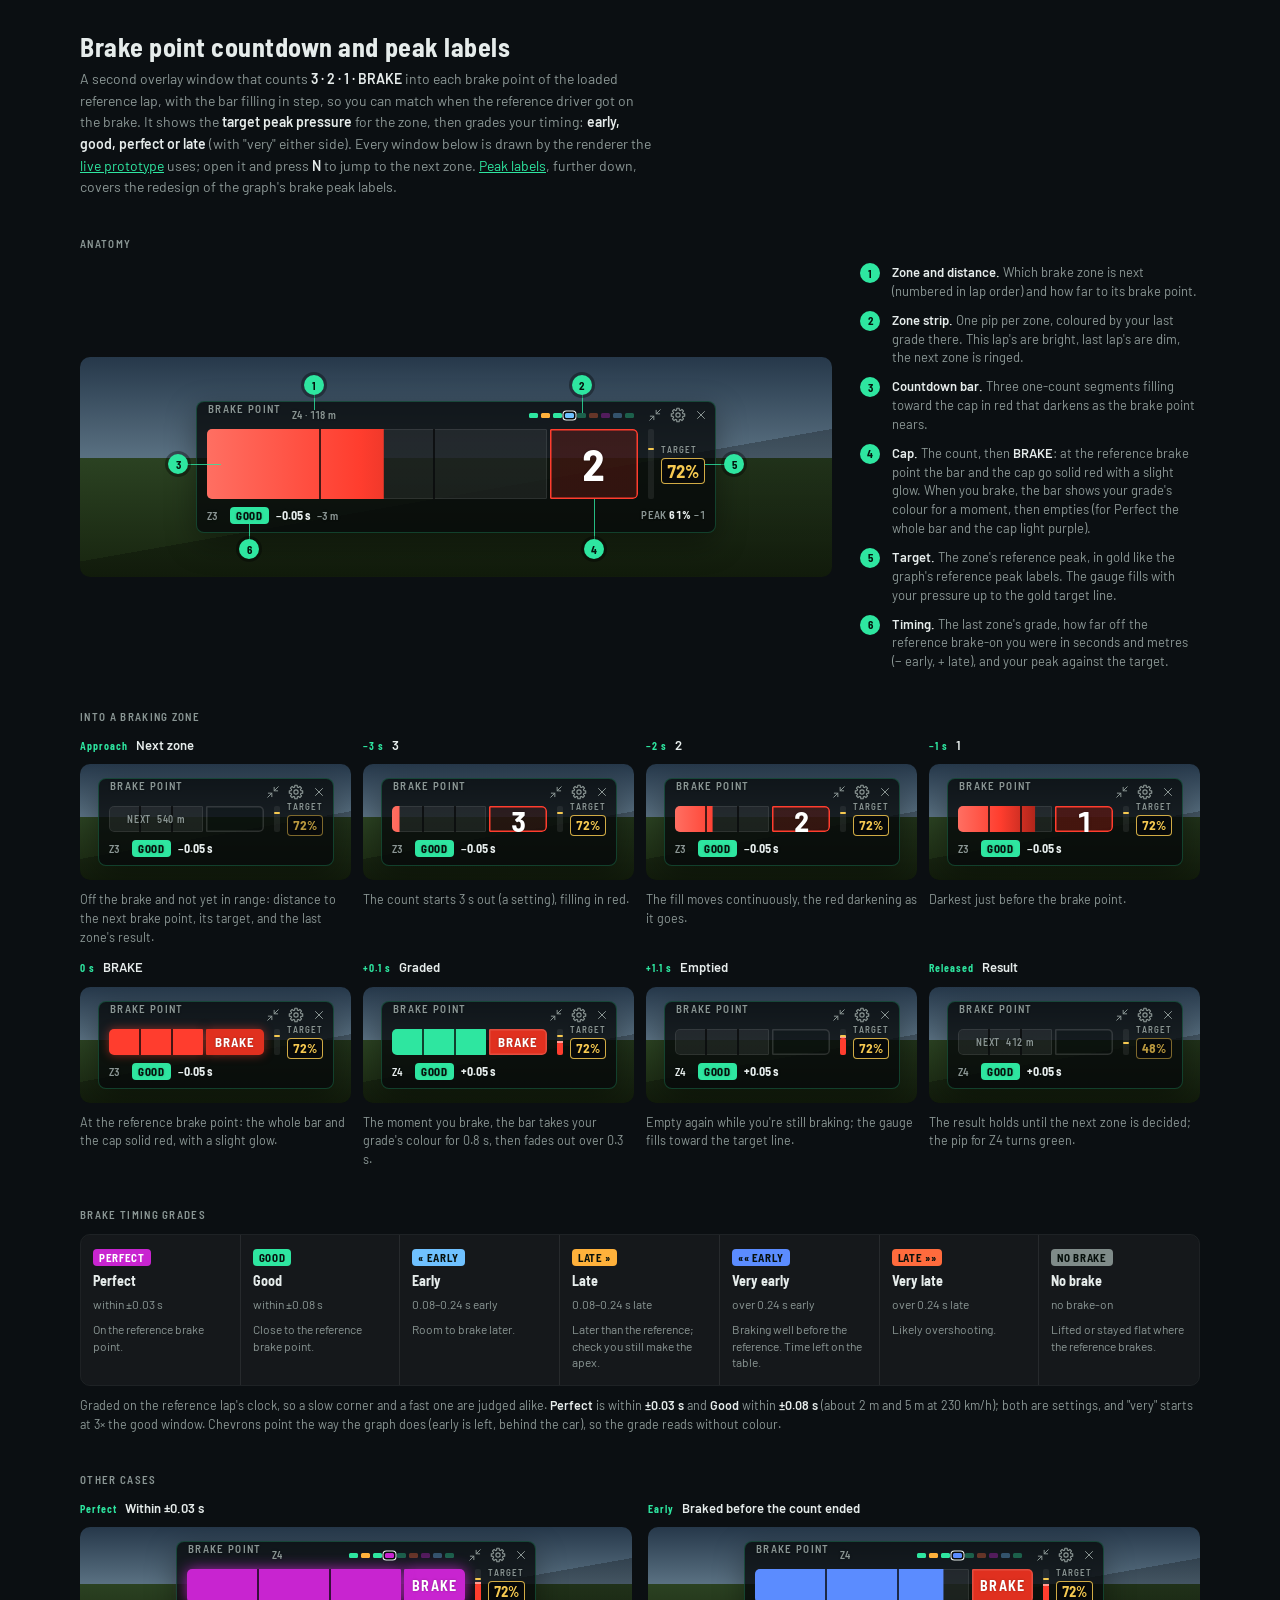
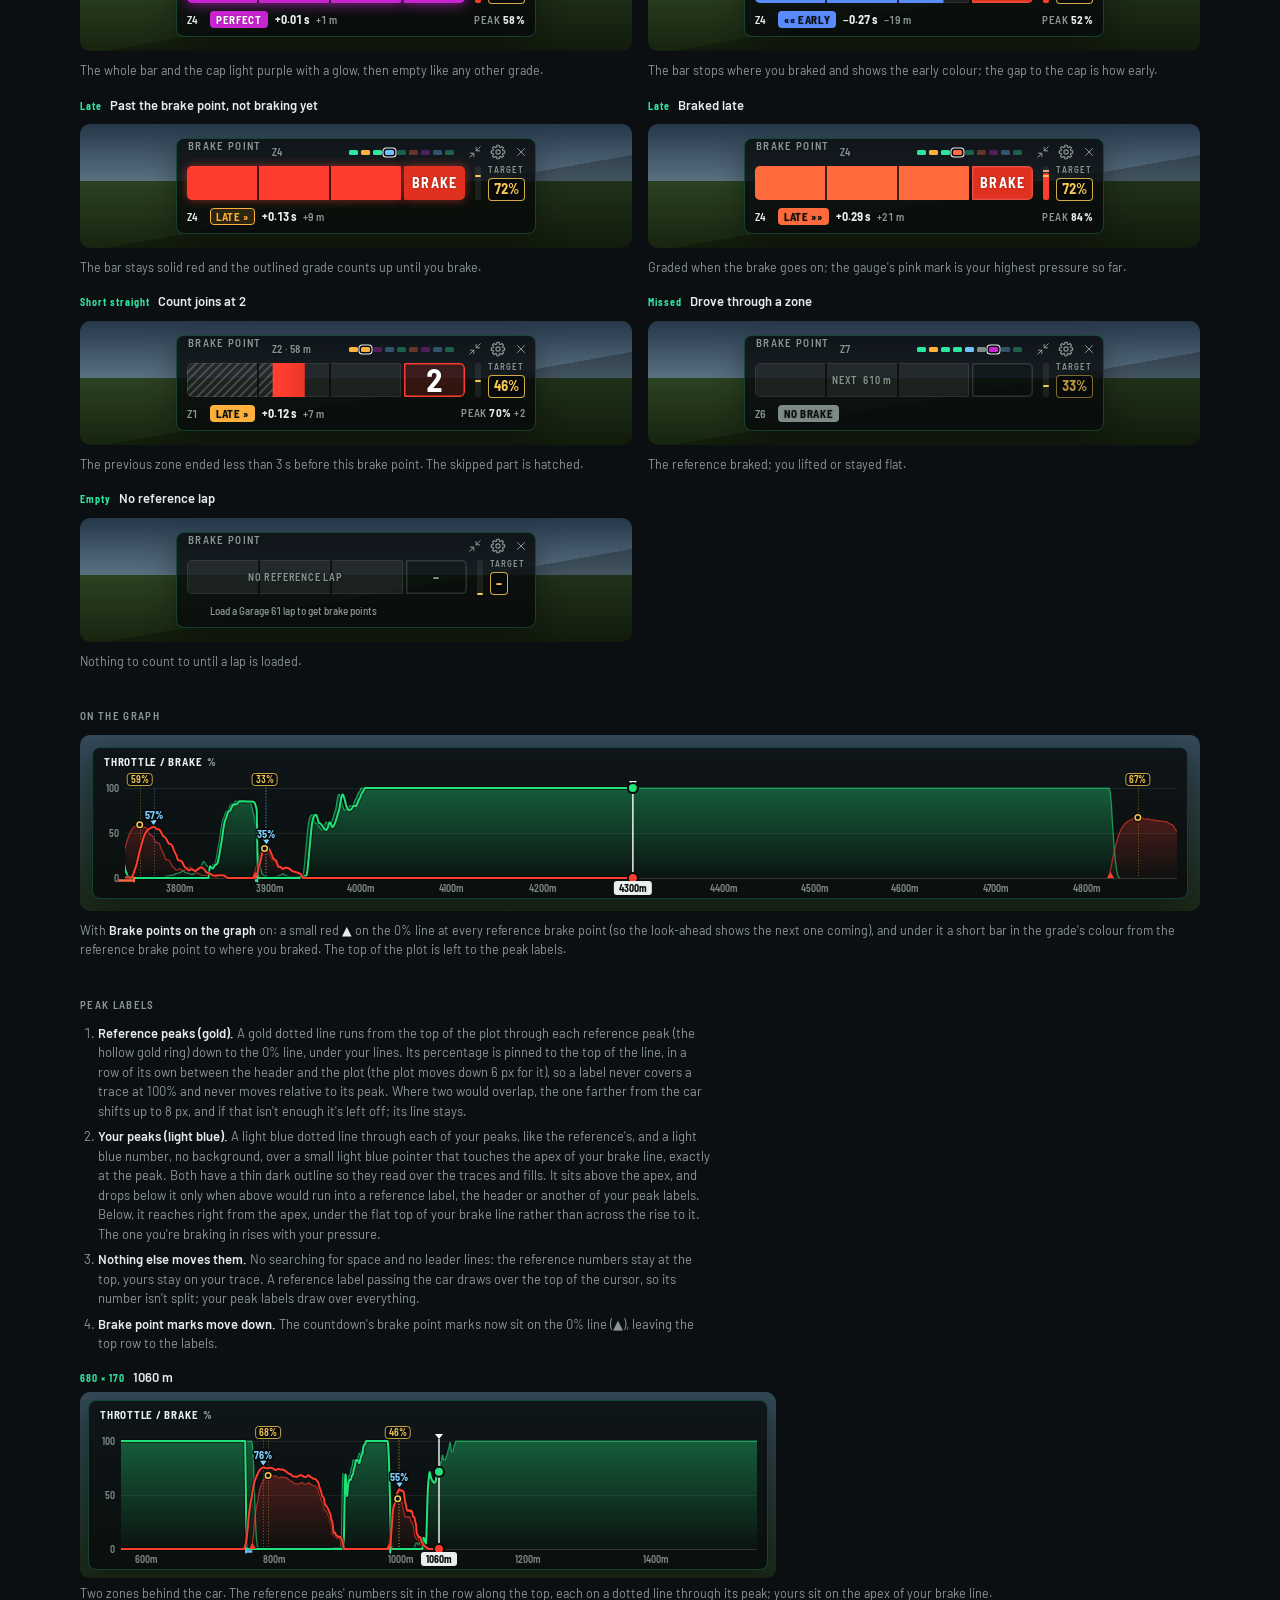
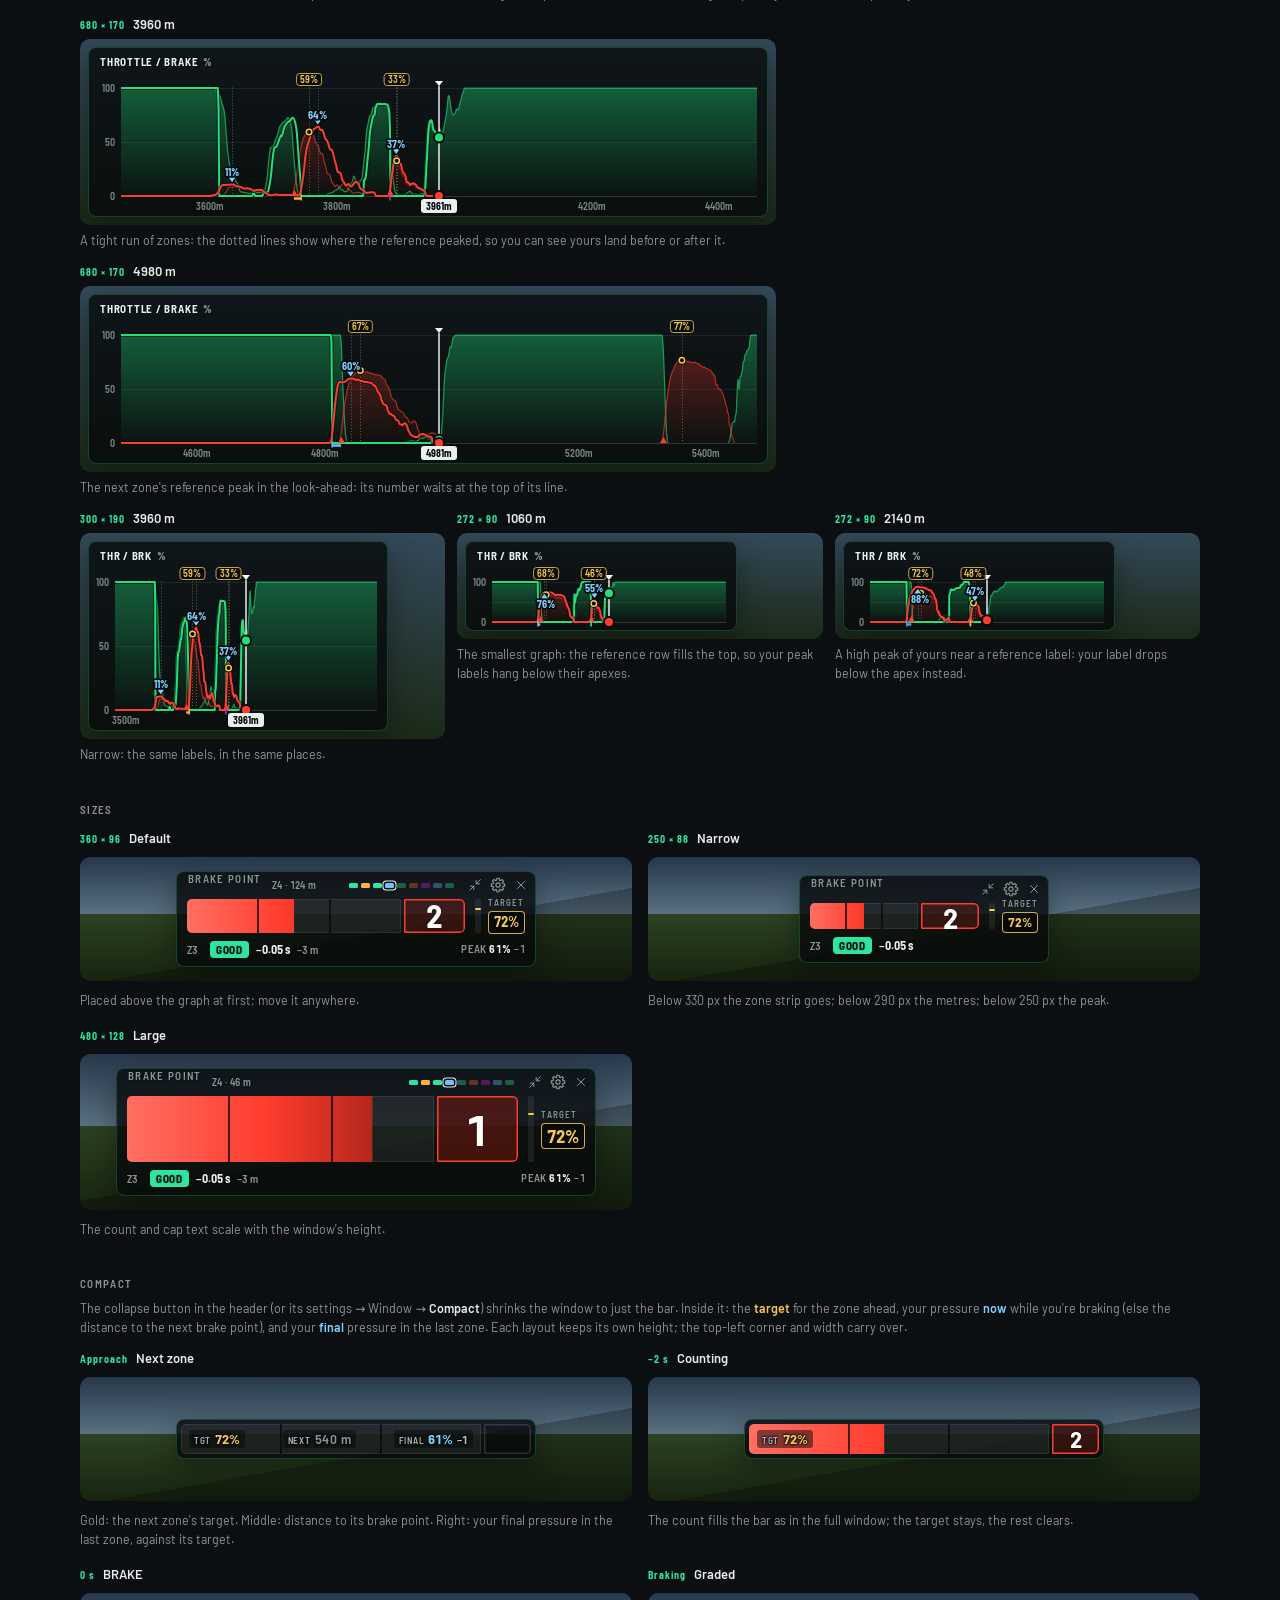
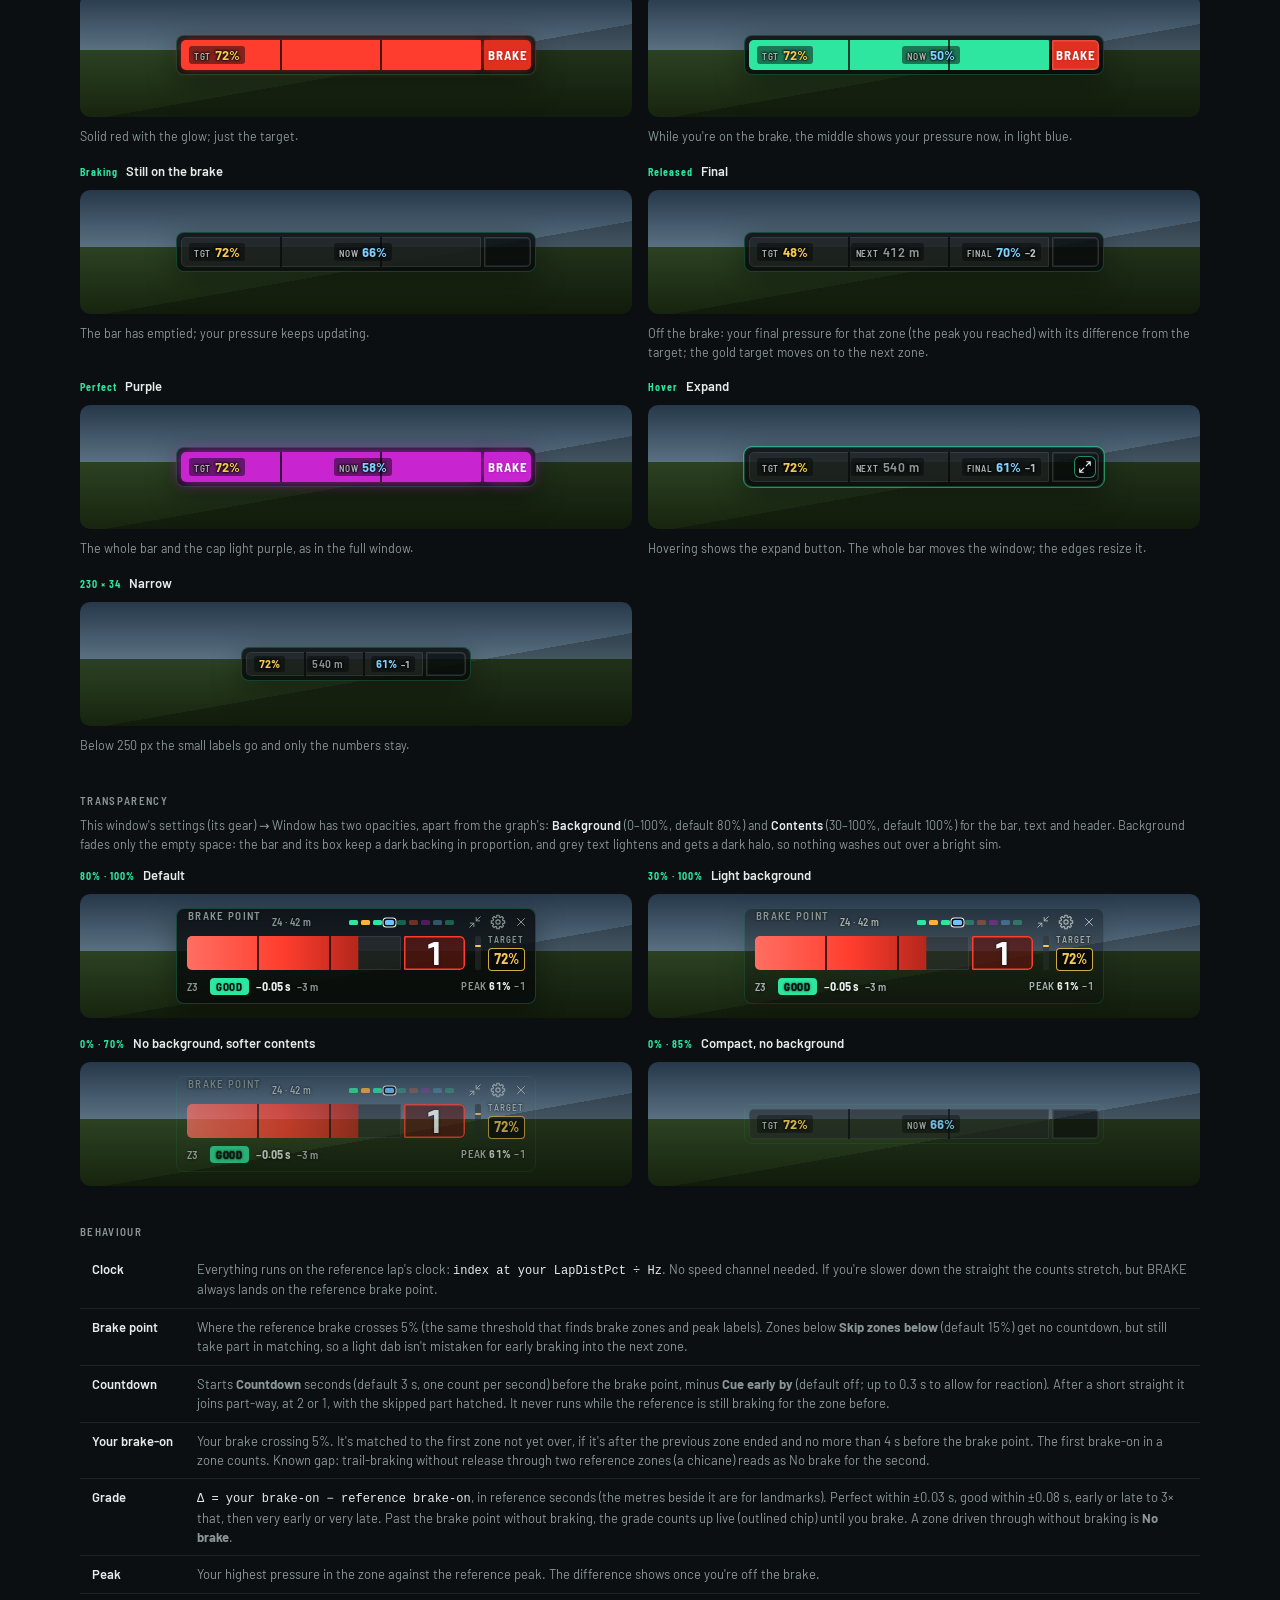
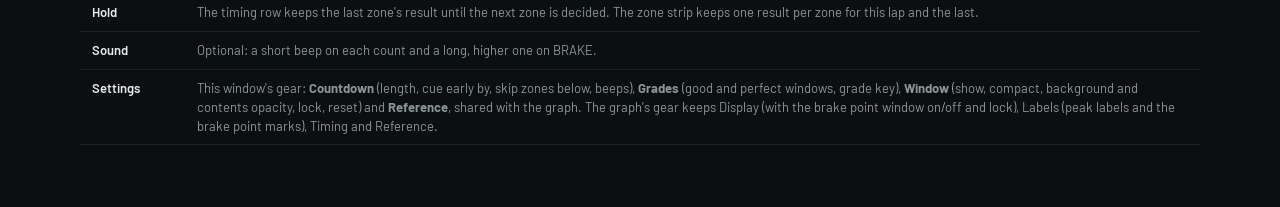
==== commit cb818af4: "Give each window its own settings; stop the background washing things out Settings: each window's ge" ====
--- a/prototype/brake-cue.html
+++ b/prototype/brake-cue.html
@@ -180,7 +180,7 @@
 
     <section id="compact-mode">
       <h2>Compact</h2>
-      <p class="note" style="margin: -4px 0 12px">The collapse button in the header (or Settings → Brakes → <b>Compact</b>) shrinks the window to just the bar.
+      <p class="note" style="margin: -4px 0 12px">The collapse button in the header (or its settings → Window → <b>Compact</b>) shrinks the window to just the bar.
         Inside it: the <b style="color: rgb(245, 200, 80)">target</b> for the zone ahead, your pressure <b style="color: rgb(127, 209, 255)">now</b> while you're braking
         (else the distance to the next brake point), and your <b style="color: rgb(127, 209, 255)">final</b> pressure in the last zone. Each layout keeps its own height; the
         top-left corner and width carry over.</p>
@@ -189,8 +189,10 @@
 
     <section id="transparency">
       <h2>Transparency</h2>
-      <p class="note" style="margin: -4px 0 12px">Settings → Brakes has two opacities for this window, apart from the graph's:
-        <b>Background</b> (0–100%, default 80%) and <b>Contents</b> (30–100%, default 100%) for the bar, text and header.</p>
+      <p class="note" style="margin: -4px 0 12px">This window's settings (its gear) → Window has two opacities, apart from the graph's:
+        <b>Background</b> (0–100%, default 80%) and <b>Contents</b> (30–100%, default 100%) for the bar, text and header.
+        Background fades only the empty space: the bar and its box keep a dark backing in proportion, and grey text lightens and gets a
+        dark halo, so nothing washes out over a bright sim.</p>
       <div class="grid" id="alpha"></div>
     </section>
 
@@ -206,7 +208,7 @@
           <tr><td>Peak</td><td>Your highest pressure in the zone against the reference peak. The difference shows once you're off the brake.</td></tr>
           <tr><td>Hold</td><td>The timing row keeps the last zone's result until the next zone is decided. The zone strip keeps one result per zone for this lap and the last.</td></tr>
           <tr><td>Sound</td><td>Optional: a short beep on each count and a long, higher one on BRAKE.</td></tr>
-          <tr><td>Settings</td><td>Settings → <b>Brakes</b> (the Labels tab, renamed): countdown window on/off, compact, background and contents opacity, countdown length, cue early by, skip zones below, beeps; good window; brake points on the graph; then the existing peak label settings.</td></tr>
+          <tr><td>Settings</td><td>This window's gear: <b>Countdown</b> (length, cue early by, skip zones below, beeps), <b>Grades</b> (good and perfect windows, grade key), <b>Window</b> (show, compact, background and contents opacity, lock, reset) and <b>Reference</b>, shared with the graph. The graph's gear keeps Display (with the brake point window on/off and lock), Labels (peak labels and the brake point marks), Timing and Reference.</td></tr>
         </tbody>
       </table>
     </section>
--- a/prototype/src/styles.css
+++ b/prototype/src/styles.css
@@ -47,8 +47,17 @@
 .stage svg { width: 100%; height: 100%; display: block; stroke: none; }
 
 /* ============ Overlay ============ */
+/* Everything drawn on a window was tuned against its dark background. As the background
+   fades (--fade = 1 - --bg-alpha), the parts that relied on it keep a dark backing of
+   their own (--scrim) and text gets a dark halo, so lowering the background makes the
+   empty space see-through instead of washing the bar, fills and text out. */
 .ito-overlay {
   --bg-alpha: 0.8;
+  --fade: calc(1 - var(--bg-alpha));
+  --scrim: rgba(var(--hud-surface), calc(0.62 * var(--fade)));
+  /* Muted text lightens too: grey on a bright sim reads worse than on the dark panel. */
+  --hud-muted: color-mix(in srgb, #7f8b89, #e8efee calc(var(--fade) * 55%));
+  text-shadow: 0 0 3px rgba(var(--hud-surface), calc(0.95 * var(--fade))), 0 0 1px rgba(var(--hud-surface), var(--fade));
   position: fixed;
   left: 0;
   top: 0;
@@ -255,7 +264,7 @@
   width: 9px;
   height: 5px;
   border-radius: 1.5px;
-  background: rgba(255, 255, 255, 0.14);
+  background: linear-gradient(rgba(255, 255, 255, 0.14), rgba(255, 255, 255, 0.14)), var(--scrim);
 }
 .cue-pip.is-graded { background: rgb(var(--g)); }
 .cue-pip.is-stale { opacity: 0.35; }
@@ -288,7 +297,7 @@
   min-width: 0;
   overflow: hidden;
   border-radius: 5px 1px 1px 5px;
-  background: rgba(255, 255, 255, 0.07);
+  background: linear-gradient(rgba(255, 255, 255, 0.07), rgba(255, 255, 255, 0.07)), var(--scrim);
   box-shadow: inset 0 0 0 1px rgba(255, 255, 255, 0.08);
 }
 .cue-fill, .cue-join { position: absolute; top: 0; bottom: 0; }
@@ -327,6 +336,7 @@
   display: grid;
   place-items: center;
   border-radius: 1px 5px 5px 1px;
+  background: var(--scrim);
   box-shadow: inset 0 0 0 1.5px rgba(255, 255, 255, 0.14);
   color: rgba(232, 239, 238, 0.4);
   font: 700 clamp(12px, 15cqh, 20px)/1 var(--font-hud);
@@ -339,10 +349,11 @@
 .cue-body[data-mode="countdown"] .cue-cap {
   color: #fff;
   box-shadow: inset 0 0 0 1.5px var(--brake);
-  background: rgba(255, 61, 46, 0.1);
-}
-.cue-body[data-beat="2"] .cue-cap { background: rgba(200, 40, 28, 0.22); }
-.cue-body[data-beat="1"] .cue-cap { background: rgba(138, 26, 17, 0.45); }
+  --tint: rgba(255, 61, 46, 0.1);
+  background: linear-gradient(var(--tint), var(--tint)), var(--scrim);
+}
+.cue-body[data-beat="2"] .cue-cap { --tint: rgba(200, 40, 28, 0.22); }
+.cue-body[data-beat="1"] .cue-cap { --tint: rgba(138, 26, 17, 0.45); }
 .cue-body[data-mode="countdown"] .cue-cap span { font-size: clamp(22px, 34cqh, 44px); letter-spacing: 0; font-variant-numeric: tabular-nums; }
 /* Each count pops in; alternating names restart the animation on every change. */
 .cue-body[data-beat="3"] .cue-cap span, .cue-body[data-beat="1"] .cue-cap span { animation: cue-pop-a 0.22s ease-out; }
@@ -361,14 +372,14 @@
 .cue-body[data-flash] .cue-fill { background: rgb(var(--flash)); opacity: var(--flash-a); }
 .cue-body[data-flash] .cue-cap {
   color: rgba(255, 255, 255, calc(0.4 + 0.6 * var(--flash-a)));
-  background: rgba(224, 48, 31, var(--flash-a));
+  background: linear-gradient(rgba(224, 48, 31, var(--flash-a)), rgba(224, 48, 31, var(--flash-a))), var(--scrim);
 }
 /* Perfect: the whole bar and the cap light purple, with a glow. */
 .cue-body[data-flash="perfect"] .cue-fill { clip-path: none; background: rgb(var(--perfect)); }
 .cue-body[data-flash="perfect"] .cue-join { opacity: 0; }
 .cue-body[data-flash="perfect"] .cue-cap {
   color: rgba(255, 255, 255, calc(0.4 + 0.6 * var(--flash-a)));
-  background: rgba(var(--perfect), var(--flash-a));
+  background: linear-gradient(rgba(var(--perfect), var(--flash-a)), rgba(var(--perfect), var(--flash-a))), var(--scrim);
 }
 .cue-body[data-flash="perfect"] .cue-track,
 .cue-body[data-flash="perfect"] .cue-cap { box-shadow: 0 0 14px rgba(var(--perfect), calc(0.8 * var(--flash-a))); }
@@ -444,7 +455,7 @@
 
 /* Target: the zone's reference peak, with your pressure filling up to it. */
 .cue-target { flex: none; display: flex; align-items: stretch; gap: 7px; margin-left: 7px; }
-.cue-gauge { position: relative; width: 6px; border-radius: 2px; background: rgba(255, 255, 255, 0.08); }
+.cue-gauge { position: relative; width: 6px; border-radius: 2px; background: linear-gradient(rgba(255, 255, 255, 0.08), rgba(255, 255, 255, 0.08)), var(--scrim); }
 .cue-gauge i { position: absolute; left: 0; right: 0; }
 .cue-gauge-fill { bottom: 0; height: calc(var(--live) * 100%); border-radius: 2px; background: var(--brake); }
 .cue-gauge-peak { bottom: calc(var(--peak) * 100%); height: 2px; margin-bottom: -1px; background: #ff9b91; }
@@ -494,7 +505,7 @@
   text-transform: uppercase;
 }
 /* Past the brake point and not braking yet: counts up until you do. */
-.cue-chip.is-pending { background: rgba(var(--g), 0.14); color: rgb(var(--g)); box-shadow: inset 0 0 0 1px rgb(var(--g)); }
+.cue-chip.is-pending { background: linear-gradient(rgba(var(--g), 0.14), rgba(var(--g), 0.14)), var(--scrim); color: rgb(var(--g)); box-shadow: inset 0 0 0 1px rgb(var(--g)); }
 .cue-vtime { color: var(--hud-text); font-weight: 700; font-size: 12px; }
 .cue-verdict.is-empty .cue-vtime { color: var(--hud-muted); font-weight: 500; font-size: 11px; }
 .cue-vpeak { margin-left: auto; letter-spacing: 0.04em; text-transform: uppercase; }
@@ -506,15 +517,17 @@
 @container (max-width: 250px) { .cue-vpeak { display: none; } }
 
 /* ============ Settings popover ============ */
+/* Its height is set on open to fit the owner window's tallest tab (settings.js), so tabs
+   switch without the panel resizing or moving. Only the body scrolls, and only when the
+   screen is too short for that height; the title, tabs and footer stay put. */
 .ito-settings {
   position: fixed;
   z-index: 50;
   width: 304px;
   max-height: calc(100vh - 16px);
-  overflow-y: auto;
-  overscroll-behavior: contain;
-  scrollbar-width: thin;
-  scrollbar-color: rgba(255, 255, 255, 0.18) transparent;
+  display: flex;
+  flex-direction: column;
+  overflow: hidden;
   background: var(--ui-surface);
   border: 1px solid var(--ui-line);
   border-radius: 12px;
@@ -522,6 +535,22 @@
   animation: pop-in 0.14s ease-out;
 }
 .ito-settings[hidden] { display: none; }
+.set-head, .set-tabs, .set-foot { flex: none; }
+.set-body {
+  flex: 1 1 auto;
+  min-height: 0;
+  overflow-y: auto;
+  overscroll-behavior: contain;
+  scrollbar-width: thin;
+  scrollbar-color: rgba(255, 255, 255, 0.18) transparent;
+  /* Shadows at the top and bottom edges only while there's more to scroll to: the
+     surface-coloured covers scroll with the content, the shadows stay with the box. */
+  background:
+    linear-gradient(var(--ui-surface) 30%, rgba(14, 19, 20, 0)) top / 100% 28px no-repeat local,
+    linear-gradient(rgba(14, 19, 20, 0), var(--ui-surface) 70%) bottom / 100% 28px no-repeat local,
+    radial-gradient(farthest-side at 50% 0, rgba(0, 0, 0, 0.55), transparent) top / 100% 10px no-repeat scroll,
+    radial-gradient(farthest-side at 50% 100%, rgba(0, 0, 0, 0.55), transparent) bottom / 100% 10px no-repeat scroll;
+}
 @keyframes pop-in {
   from { opacity: 0; transform: translateY(var(--pop-from, -4px)) scale(0.985); }
 }
@@ -560,7 +589,7 @@
 }
 .set-tabs button {
   position: relative;
-  padding: 8px 8px 10px;
+  padding: 8px 7px 10px;
   border: 0;
   background: none;
   color: var(--ui-muted);
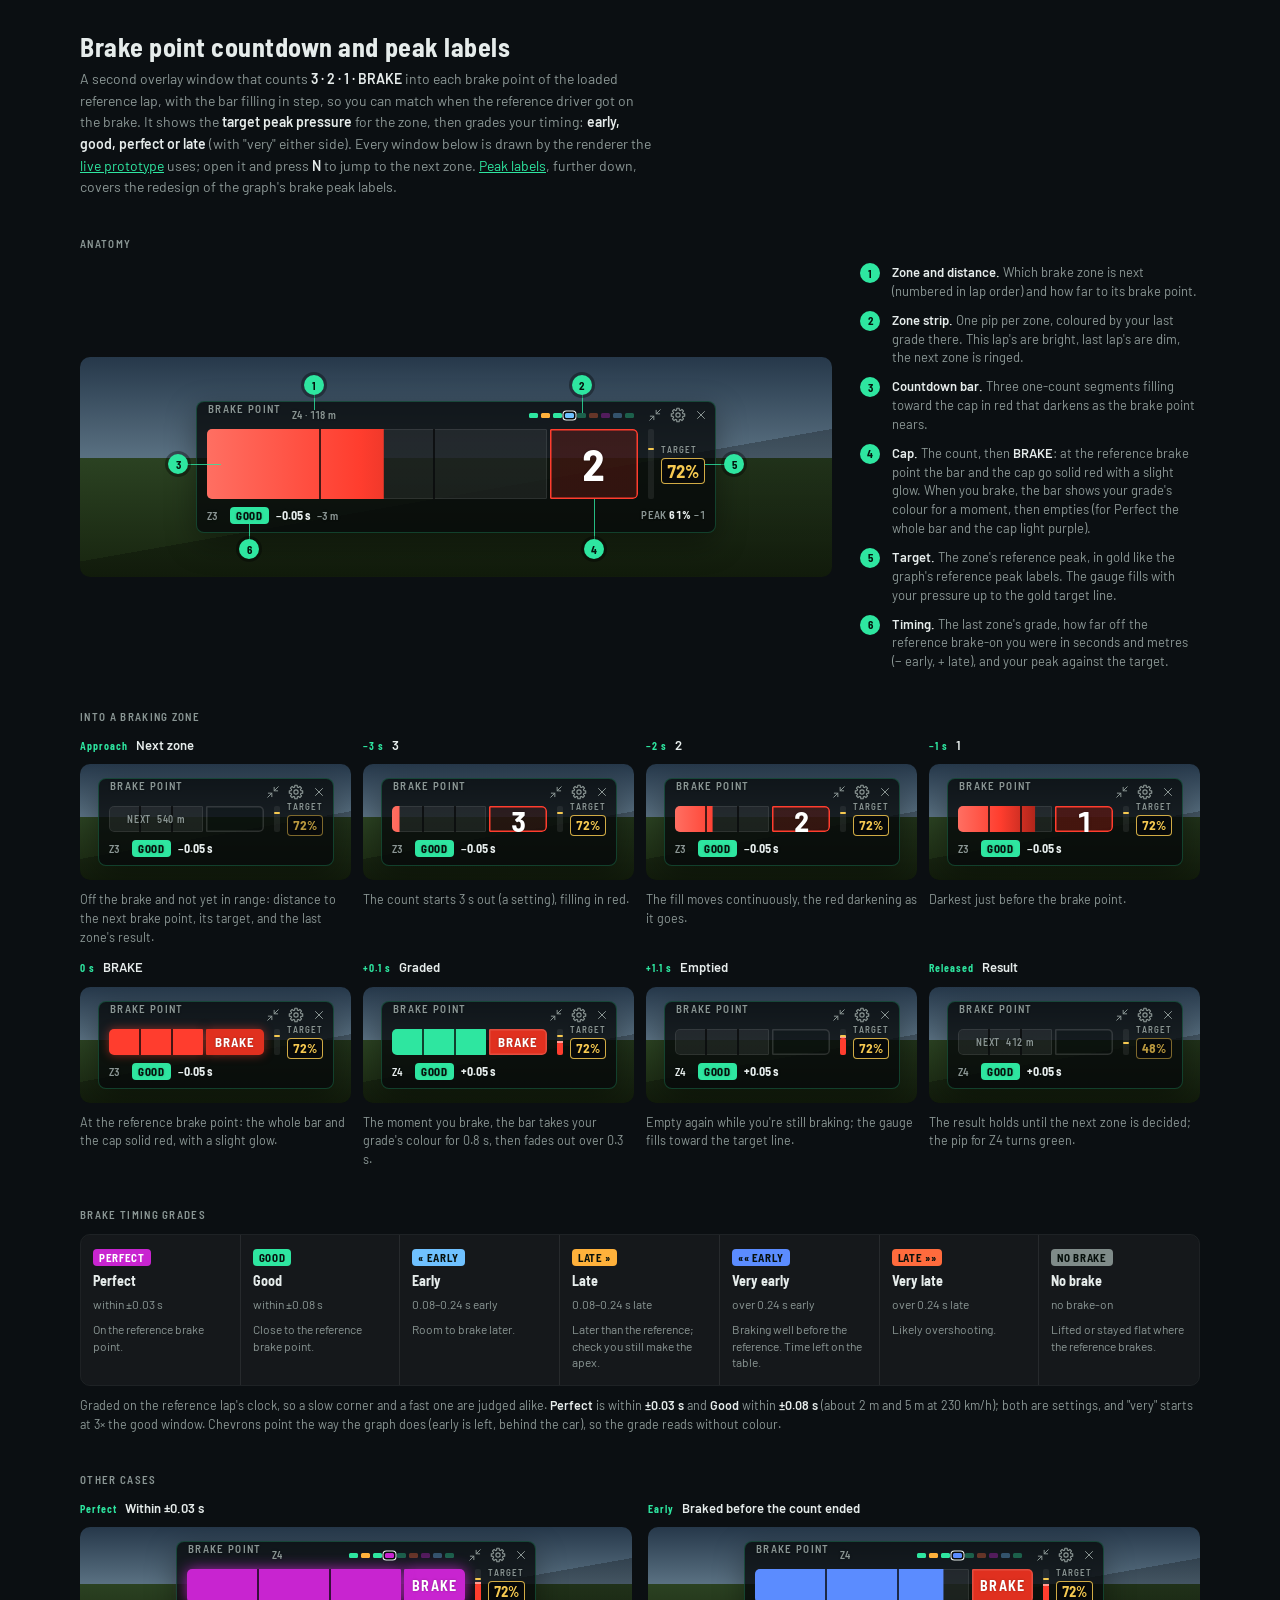
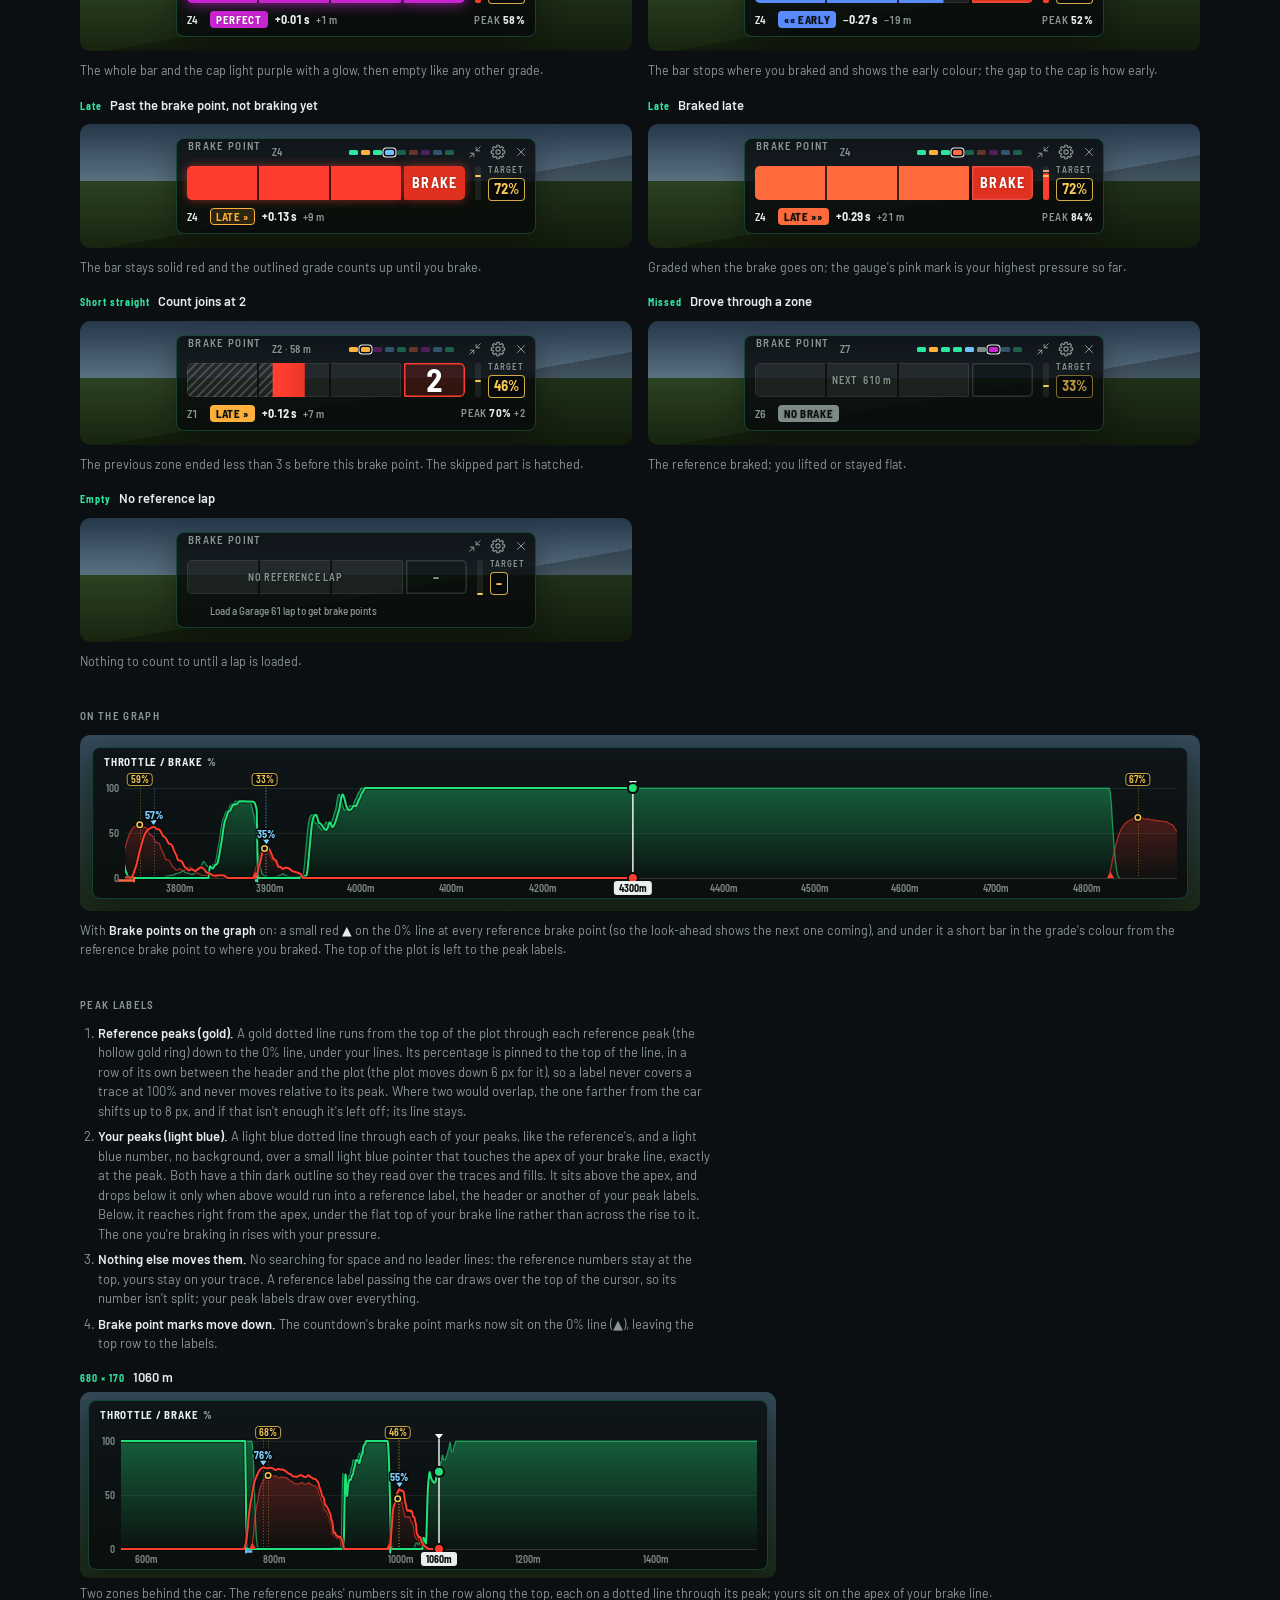
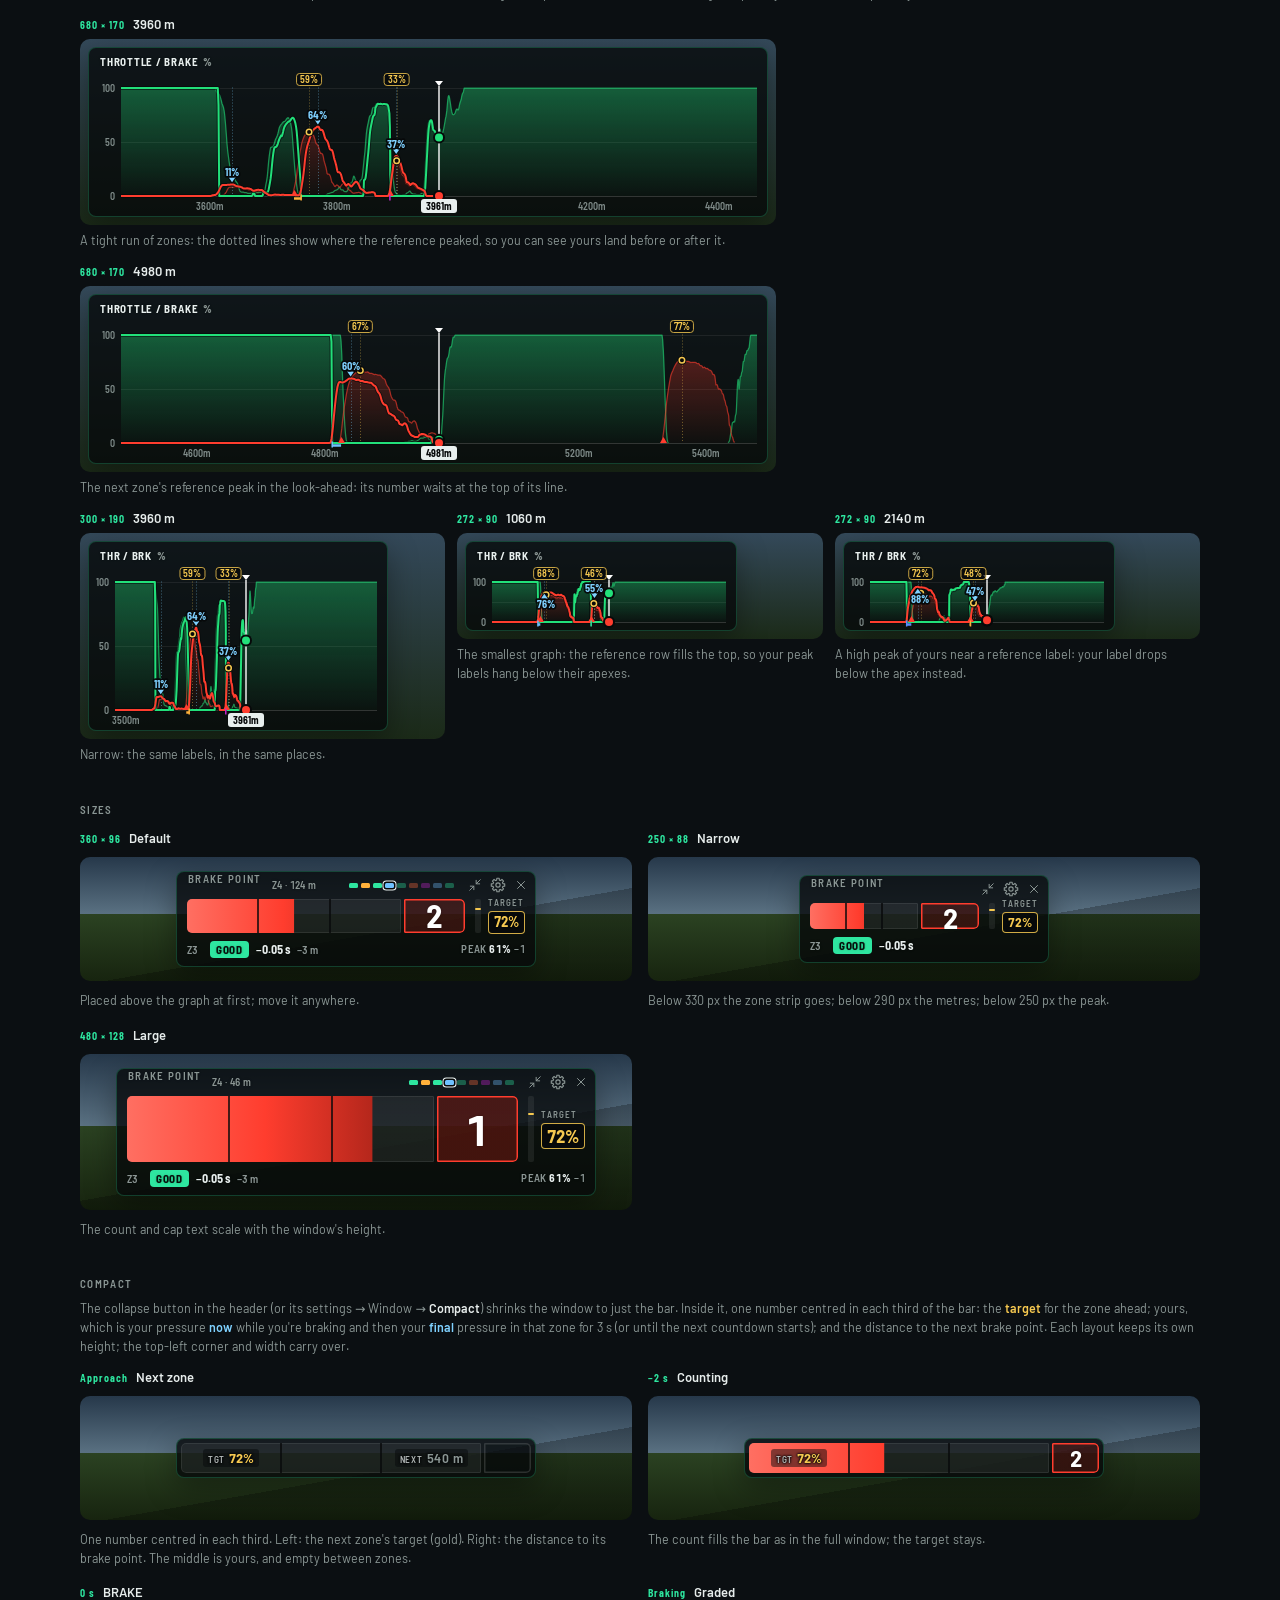
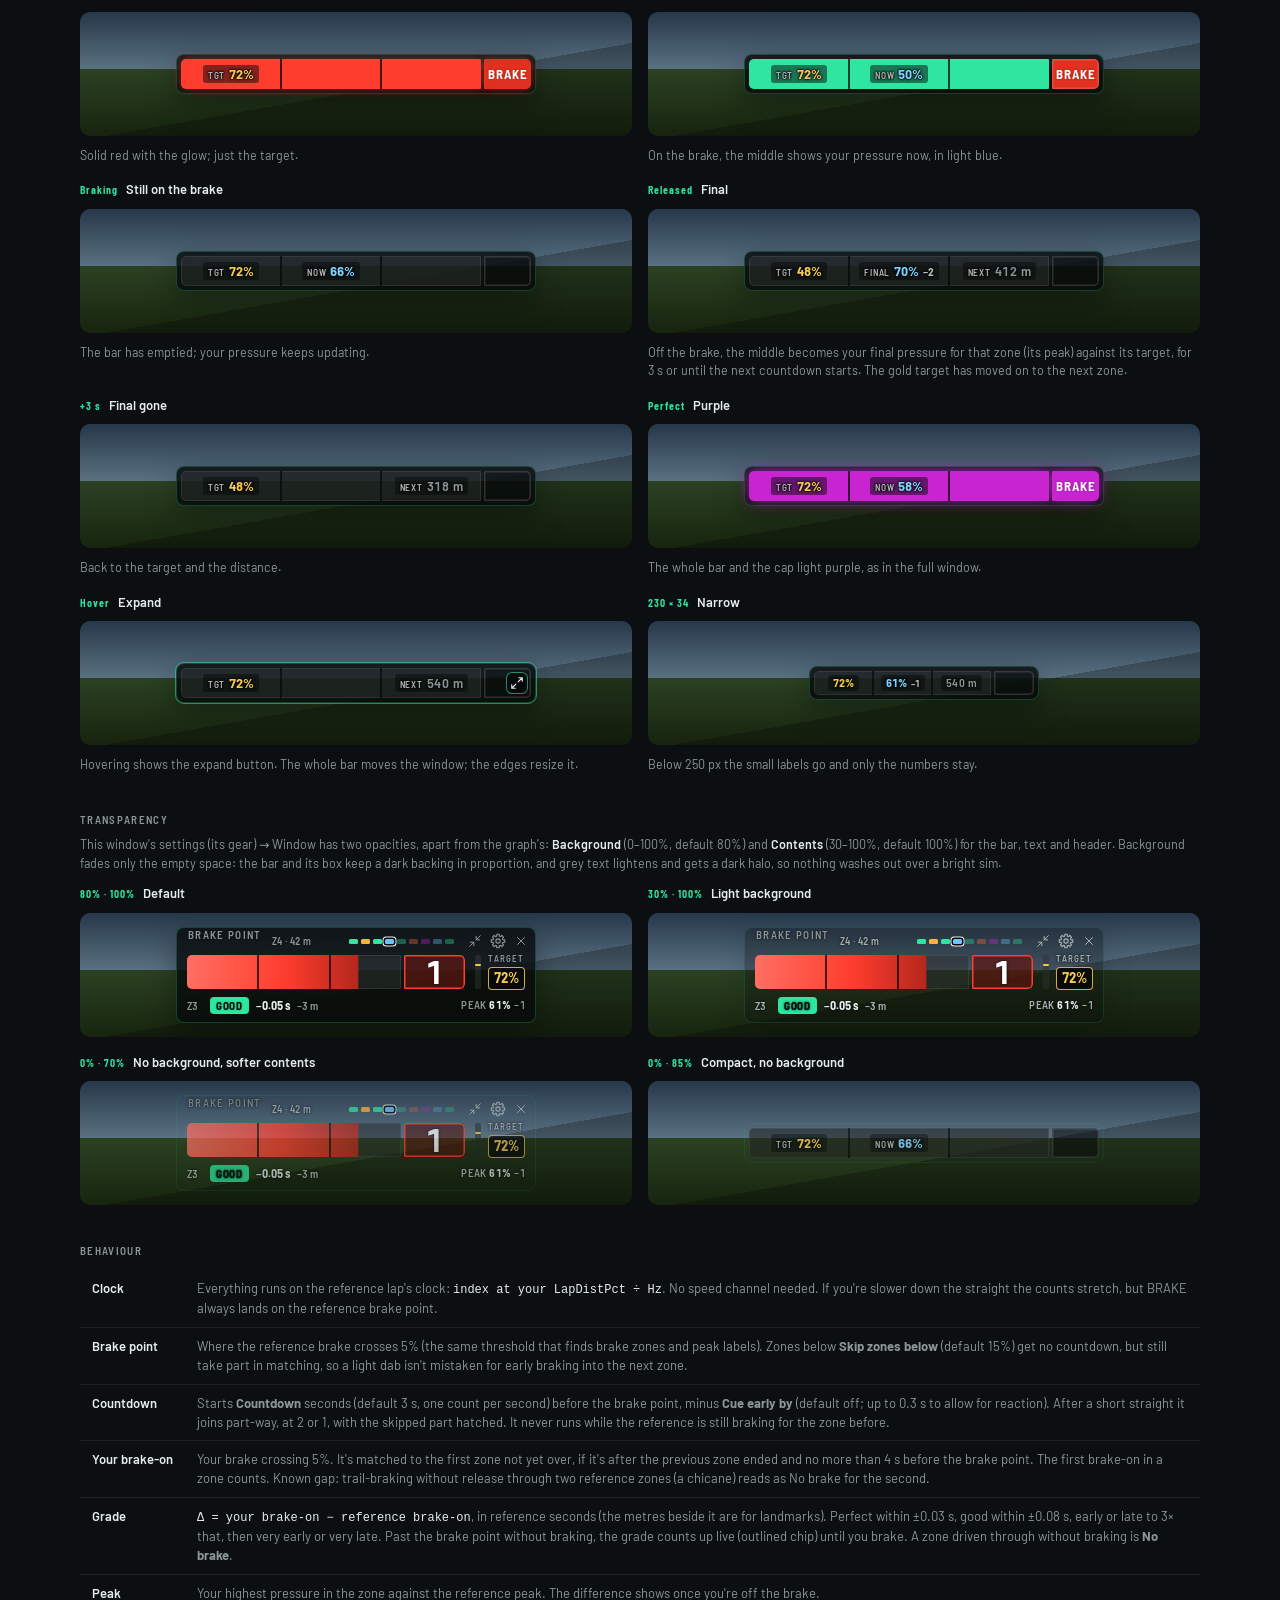
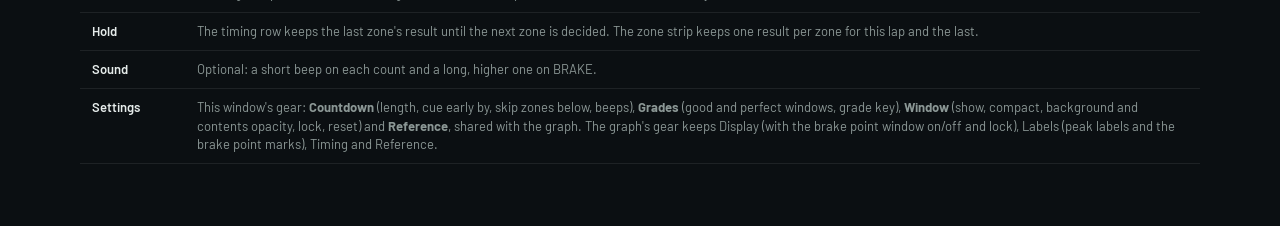
==== commit 7e143c60: "Rework the compact bar's readout into three centred slots One number centred in each third of the ba" ====
--- a/prototype/brake-cue.html
+++ b/prototype/brake-cue.html
@@ -181,9 +181,9 @@
     <section id="compact-mode">
       <h2>Compact</h2>
       <p class="note" style="margin: -4px 0 12px">The collapse button in the header (or its settings → Window → <b>Compact</b>) shrinks the window to just the bar.
-        Inside it: the <b style="color: rgb(245, 200, 80)">target</b> for the zone ahead, your pressure <b style="color: rgb(127, 209, 255)">now</b> while you're braking
-        (else the distance to the next brake point), and your <b style="color: rgb(127, 209, 255)">final</b> pressure in the last zone. Each layout keeps its own height; the
-        top-left corner and width carry over.</p>
+        Inside it, one number centred in each third of the bar: the <b style="color: rgb(245, 200, 80)">target</b> for the zone ahead; yours, which is your pressure
+        <b style="color: rgb(127, 209, 255)">now</b> while you're braking and then your <b style="color: rgb(127, 209, 255)">final</b> pressure in that zone for 3 s (or until the next countdown starts);
+        and the distance to the next brake point. Each layout keeps its own height; the top-left corner and width carry over.</p>
       <div class="grid" id="compact"></div>
     </section>
 
--- a/prototype/src/styles.css
+++ b/prototype/src/styles.css
@@ -399,16 +399,15 @@
 .ito-cue.is-compact:not(.is-locked) { cursor: grab; }
 .ito-cue.is-compact.is-moving { cursor: grabbing; }
 
-/* The readout inside the bar (compact only): target, now or next, final. */
+/* The readout inside the bar (compact only): one number centred in each of the bar's
+   thirds, so none crosses the lines between the counts. */
 .cue-info { display: none; }
 .ito-cue.is-compact .cue-info {
   position: absolute;
   inset: 0;
-  display: flex;
+  display: grid;
+  grid-template-columns: repeat(3, minmax(0, 1fr));
   align-items: center;
-  justify-content: space-between;
-  gap: 8px;
-  padding: 0 8px;
   pointer-events: none;
   font: 700 clamp(11px, 36cqh, 14px)/1 var(--font-hud);
   font-variant-numeric: tabular-nums;
@@ -417,17 +416,31 @@
   text-shadow: 0 0 2px rgb(var(--hud-surface)), 0 0 2px rgb(var(--hud-surface)), 0 0 3px rgb(var(--hud-surface));
 }
 /* Each on a faint dark backing, so it reads over any colour the bar takes. */
-.ci { display: inline-flex; align-items: baseline; gap: 4px; padding: 2px 5px; border-radius: 3px; background: rgba(var(--hud-surface), 0.5); }
-.ci-mid:empty, .ci-mid:has(b:empty) { background: none; }
+.ci {
+  grid-row: 1;
+  justify-self: center;
+  max-width: calc(100% - 6px);
+  overflow: hidden;
+  display: inline-flex;
+  align-items: baseline;
+  gap: 4px;
+  padding: 2px 5px;
+  border-radius: 3px;
+  background: rgba(var(--hud-surface), 0.5);
+}
 .ci[hidden] { display: none; }
 .ci small { font-size: 0.68em; font-weight: 600; letter-spacing: 0.08em; text-transform: uppercase; color: rgba(232, 239, 238, 0.75); }
+.ci small:empty { display: none; }
 .ci b { font-weight: 700; }
+.ci em { font-style: normal; font-size: 0.8em; color: rgba(232, 239, 238, 0.8); }
+.ci em:empty { display: none; }
+.ci-target { grid-column: 1; }
 .ci-target b { color: rgb(var(--target-rgb)); }
-.ci-mid { margin: 0 auto; color: var(--hud-muted); }
-.ci-mid b { font-weight: 600; letter-spacing: 0.04em; }
-.ci-mid.is-now b { color: rgb(var(--you-rgb)); font-weight: 700; letter-spacing: 0; }
-.ci-final b { color: rgb(var(--you-rgb)); }
-.ci-final em { font-style: normal; font-size: 0.8em; color: rgba(232, 239, 238, 0.8); }
+.ci-you { grid-column: 2; }
+.ci-you b { color: rgb(var(--you-rgb)); }
+.ci-next { grid-column: 3; color: var(--hud-muted); }
+.ci-next b { font-weight: 600; letter-spacing: 0.04em; }
+.cue-info.is-message .ci-next { grid-column: 1 / -1; }
 @container (max-width: 250px) { .ito-cue.is-compact .ci small { display: none; } }
 
 /* Expand button: only in compact, only while hovering. */
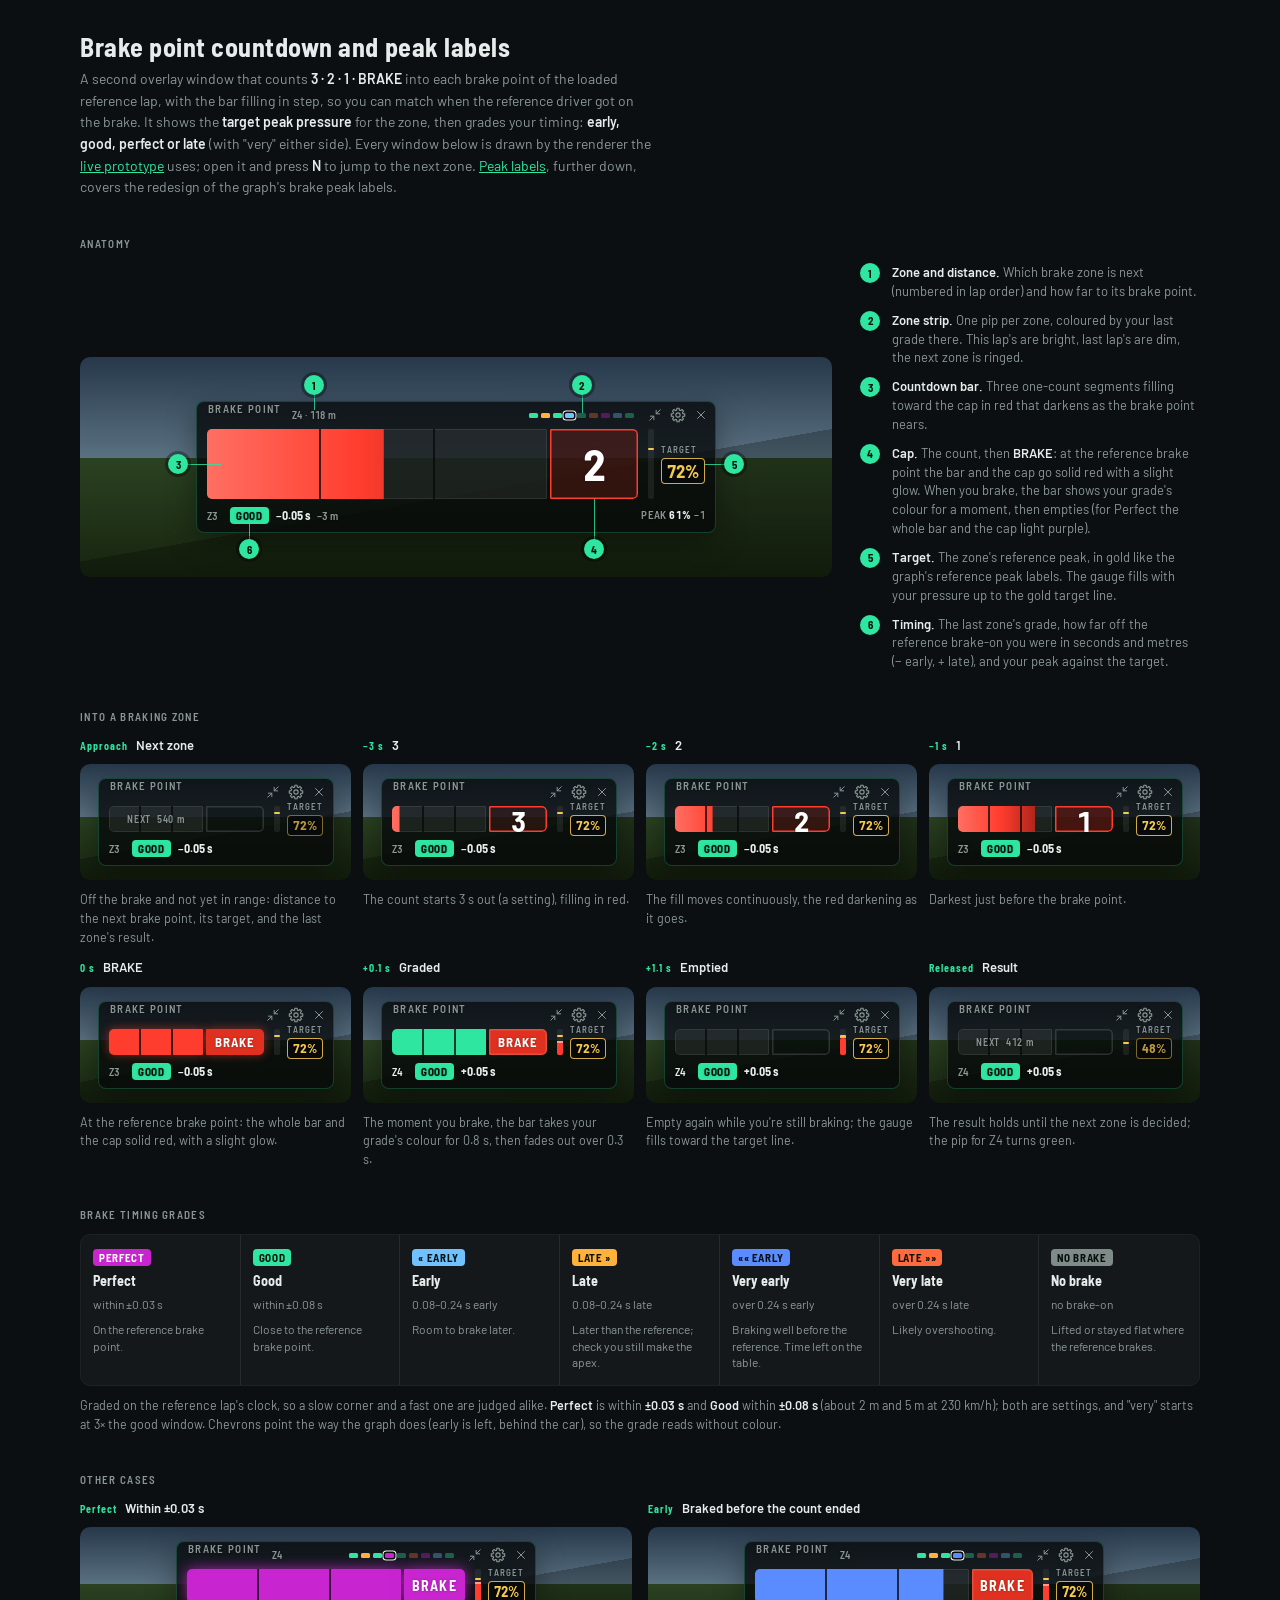
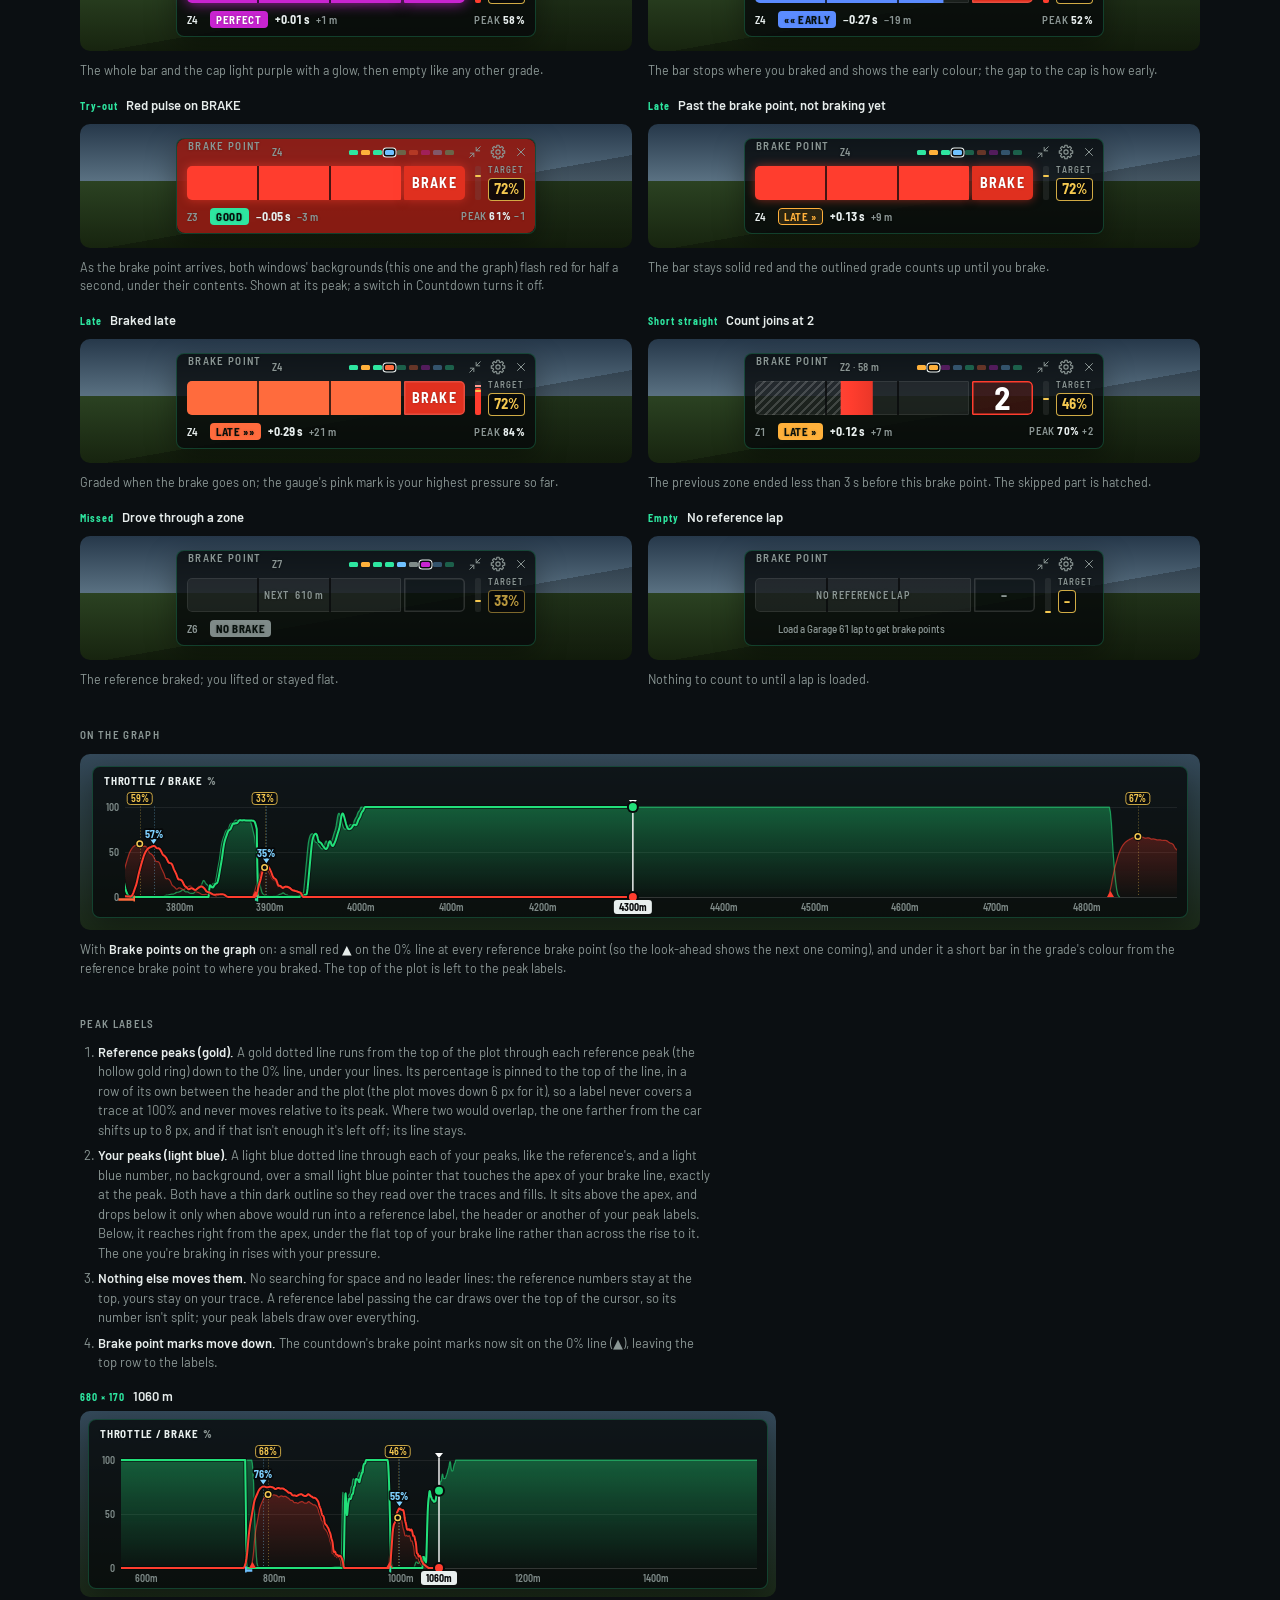
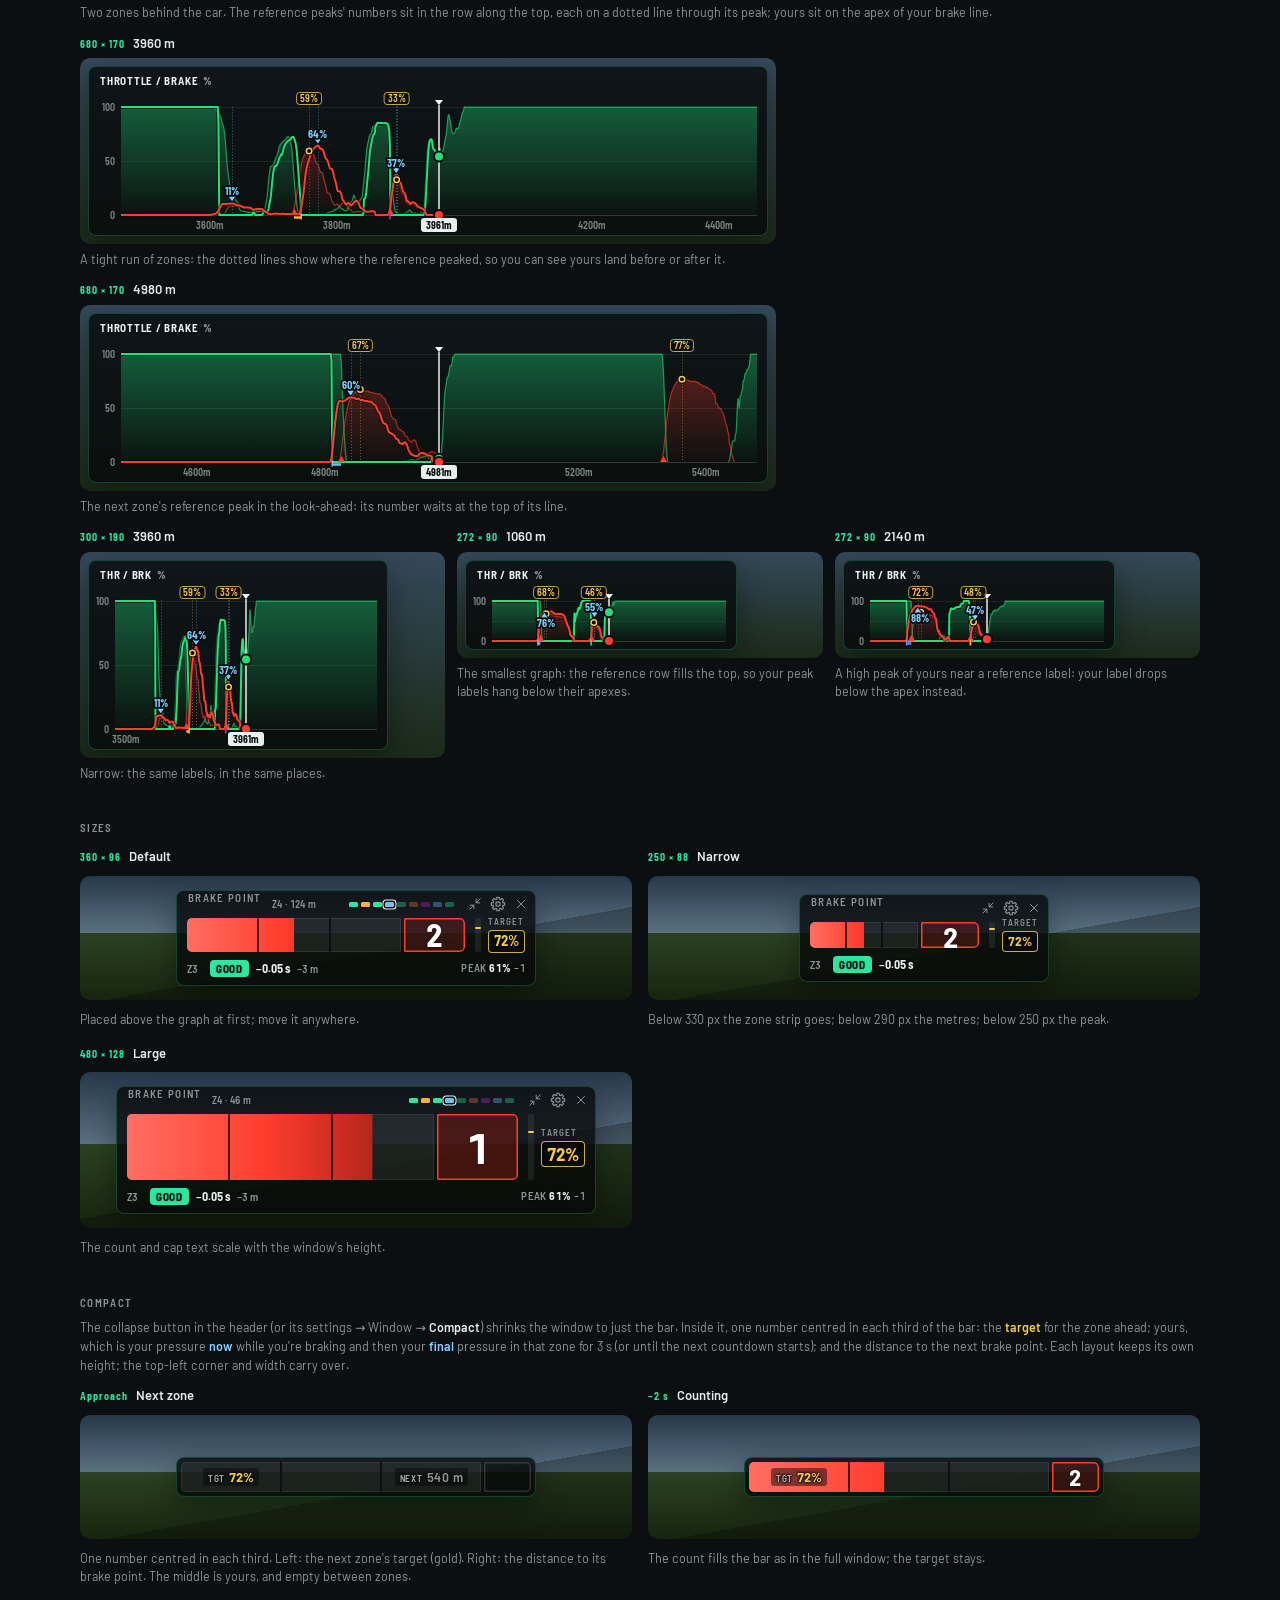
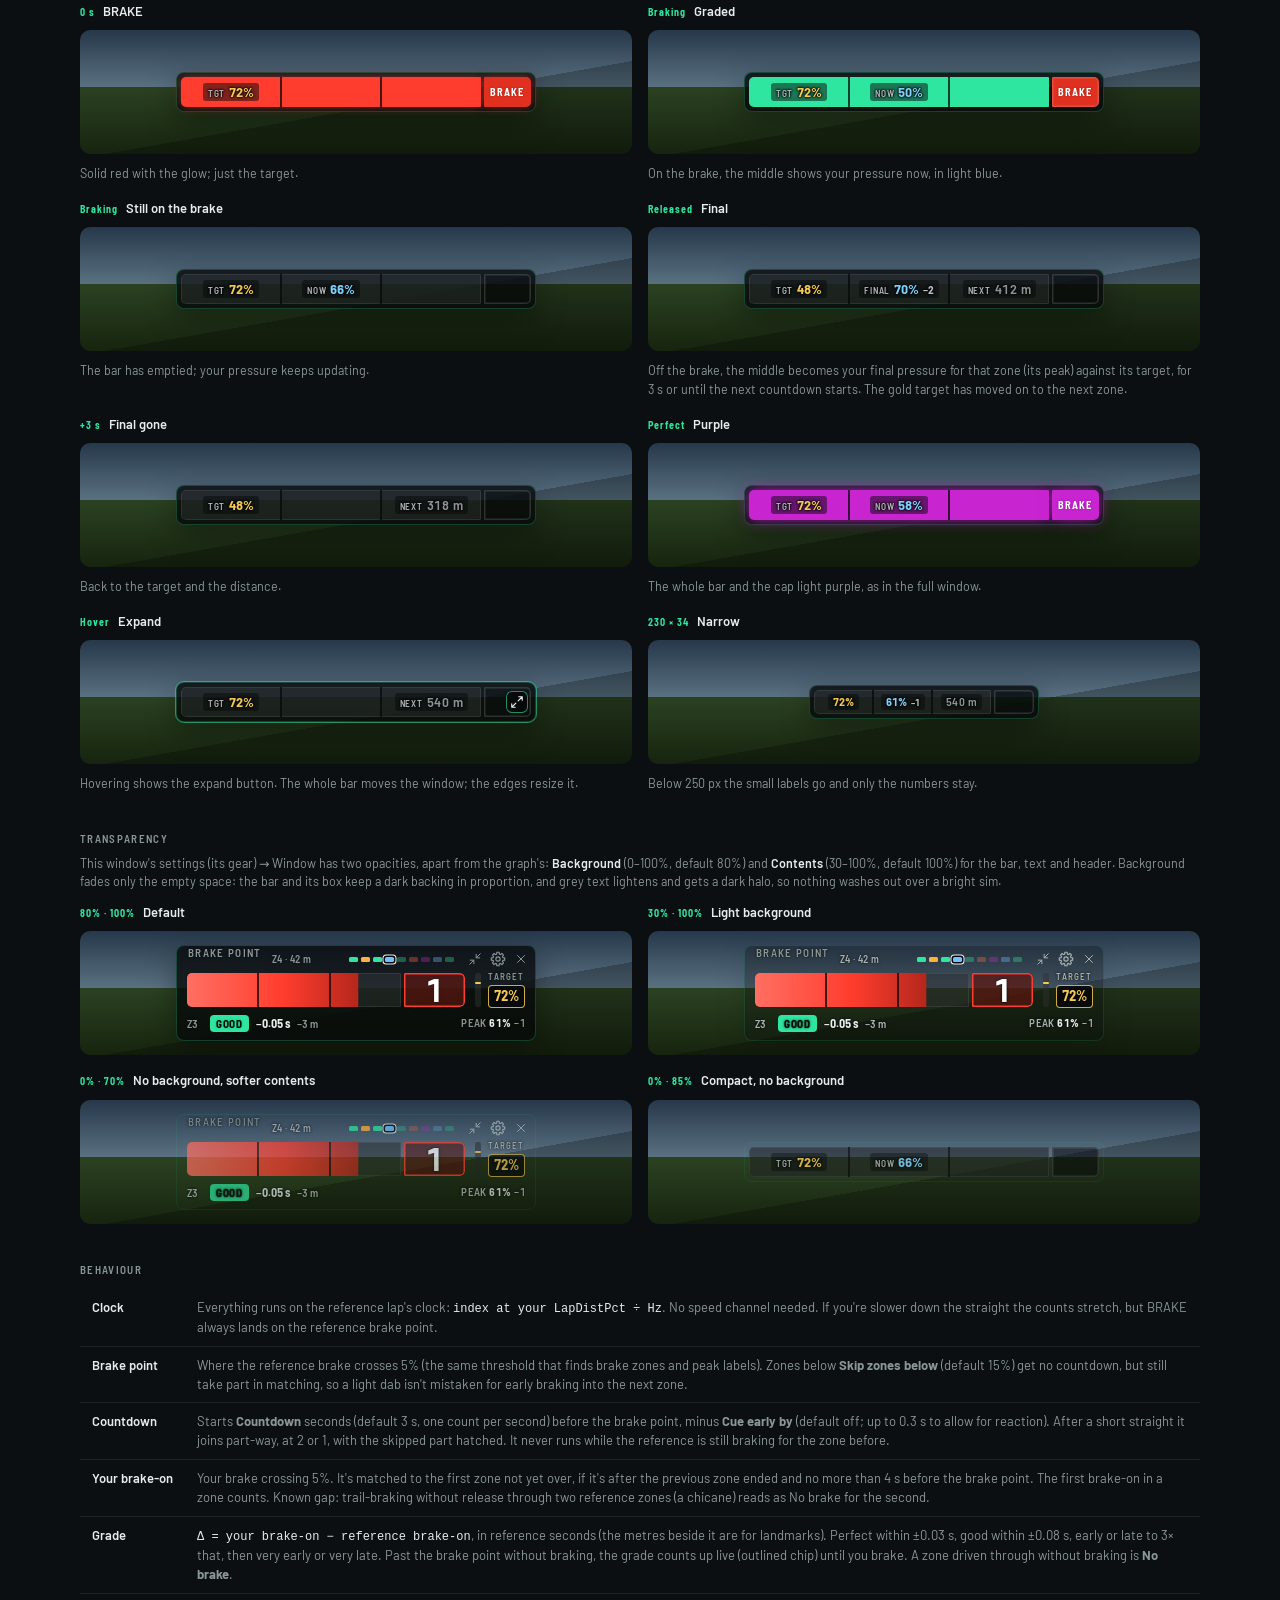
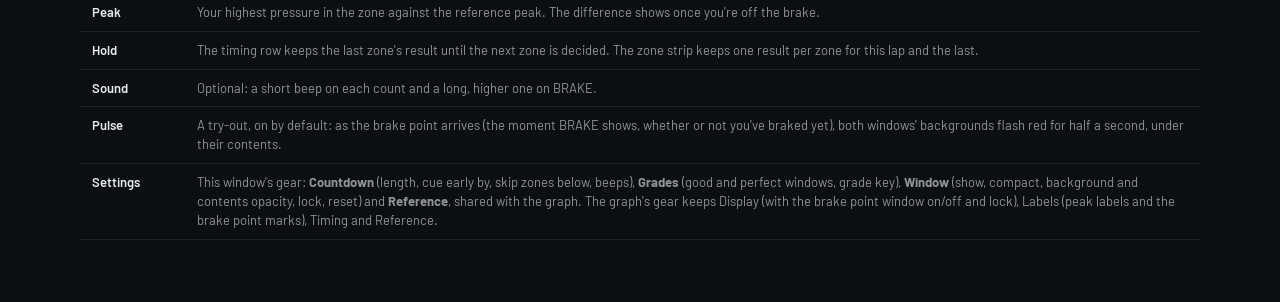
==== commit 960baa4f: "Try a red pulse on both windows at the brake point As the brake point arrives (the moment BRAKE show" ====
--- a/prototype/brake-cue.html
+++ b/prototype/brake-cue.html
@@ -44,6 +44,8 @@
     /* Show compact mode's expand button as if the pointer were over the bar. */
     .backdrop .ito-cue.is-compact.is-hover-demo .cue-expand { display: grid; }
     .backdrop .ito-cue.is-hover-demo { outline: 1px solid rgba(46, 230, 160, 0.55); }
+    /* The red pulse, held at its peak. */
+    .backdrop .ito-overlay.is-pulse-demo::before { opacity: 1; }
     .cap-title { display: flex; align-items: baseline; gap: 8px; font-weight: 600; color: var(--ui-text); }
     .cap-title span { font: 700 10px/1 var(--font-hud); letter-spacing: 0.1em; color: var(--accent); }
     .note { margin: 0; color: var(--ui-muted); font-size: 12.5px; line-height: 1.5; }
@@ -208,6 +210,7 @@
           <tr><td>Peak</td><td>Your highest pressure in the zone against the reference peak. The difference shows once you're off the brake.</td></tr>
           <tr><td>Hold</td><td>The timing row keeps the last zone's result until the next zone is decided. The zone strip keeps one result per zone for this lap and the last.</td></tr>
           <tr><td>Sound</td><td>Optional: a short beep on each count and a long, higher one on BRAKE.</td></tr>
+          <tr><td>Pulse</td><td>A try-out, on by default: as the brake point arrives (the moment BRAKE shows, whether or not you've braked yet), both windows' backgrounds flash red for half a second, under their contents.</td></tr>
           <tr><td>Settings</td><td>This window's gear: <b>Countdown</b> (length, cue early by, skip zones below, beeps), <b>Grades</b> (good and perfect windows, grade key), <b>Window</b> (show, compact, background and contents opacity, lock, reset) and <b>Reference</b>, shared with the graph. The graph's gear keeps Display (with the brake point window on/off and lock), Labels (peak labels and the brake point marks), Timing and Reference.</td></tr>
         </tbody>
       </table>
--- a/prototype/src/styles.css
+++ b/prototype/src/styles.css
@@ -72,6 +72,24 @@
   -webkit-user-select: none;
   touch-action: none;
 }
+/* Red pulse at the brake point (a try-out, on by default): a layer under the window's
+   contents flashes red for about half a second. */
+.ito-overlay::before {
+  content: "";
+  position: absolute;
+  inset: 0;
+  z-index: 0;
+  border-radius: inherit;
+  background: rgba(214, 36, 24, 0.62);
+  opacity: 0;
+  pointer-events: none;
+}
+.ito-overlay.is-pulse::before { animation: brake-pulse 0.55s ease-out; }
+@keyframes brake-pulse {
+  12% { opacity: 1; }
+  to { opacity: 0; }
+}
+
 .ito-overlay:not(.is-locked):hover,
 .ito-overlay.is-moving,
 .ito-overlay.is-resizing {
@@ -338,12 +356,17 @@
   border-radius: 1px 5px 5px 1px;
   background: var(--scrim);
   box-shadow: inset 0 0 0 1.5px rgba(255, 255, 255, 0.14);
+  padding-inline: 4px;
   color: rgba(232, 239, 238, 0.4);
   font: 700 clamp(12px, 15cqh, 20px)/1 var(--font-hud);
   letter-spacing: 0.08em;
   text-transform: uppercase;
-}
-.cue-cap span { display: block; }
+  /* Its own width is a container too, so the text below can be capped by it. */
+  container-type: inline-size;
+}
+/* "BRAKE" is about 3.6 em wide: at most 27% of the box's inner width per em keeps it
+   inside at any window size (the window's height alone sets 1em). */
+.cue-cap span { display: block; font-size: min(1em, 27cqi); }
 
 /* The cap: red outline, its tint deepening with each count. */
 .cue-body[data-mode="countdown"] .cue-cap {
